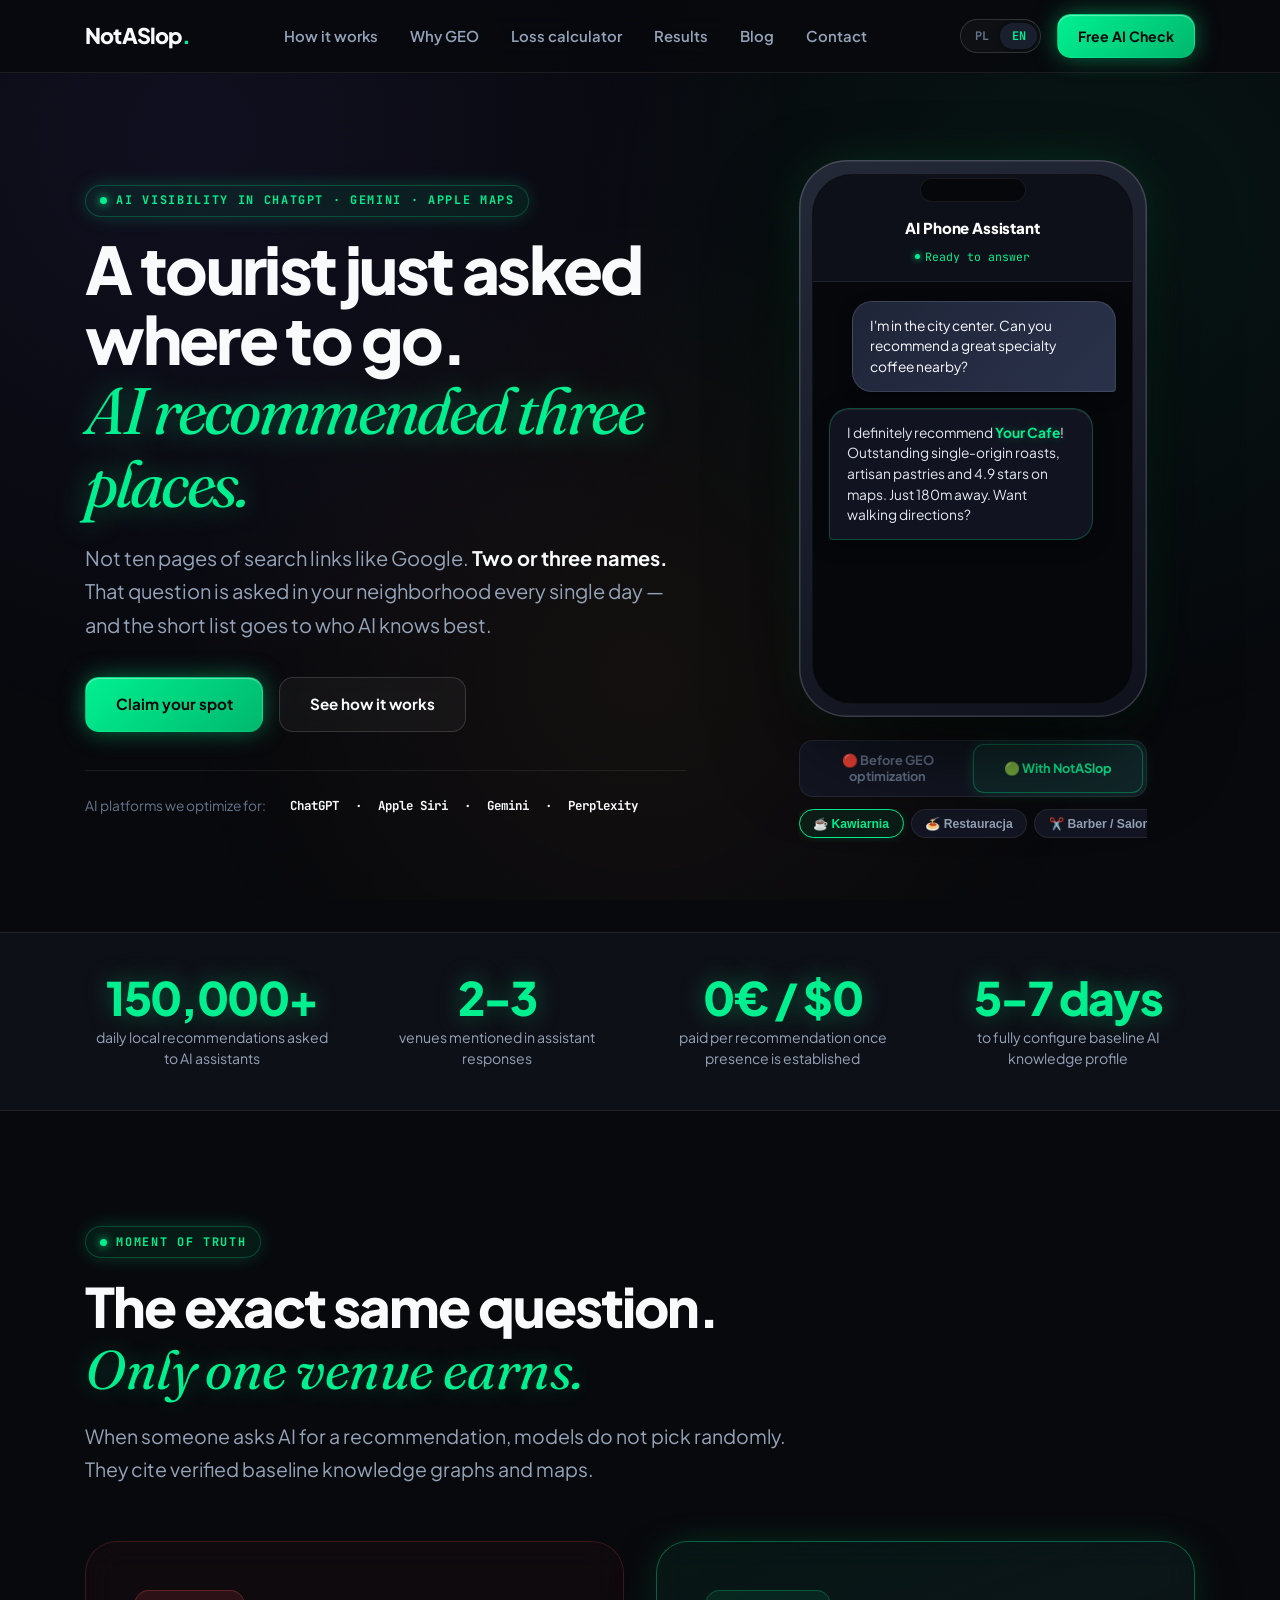
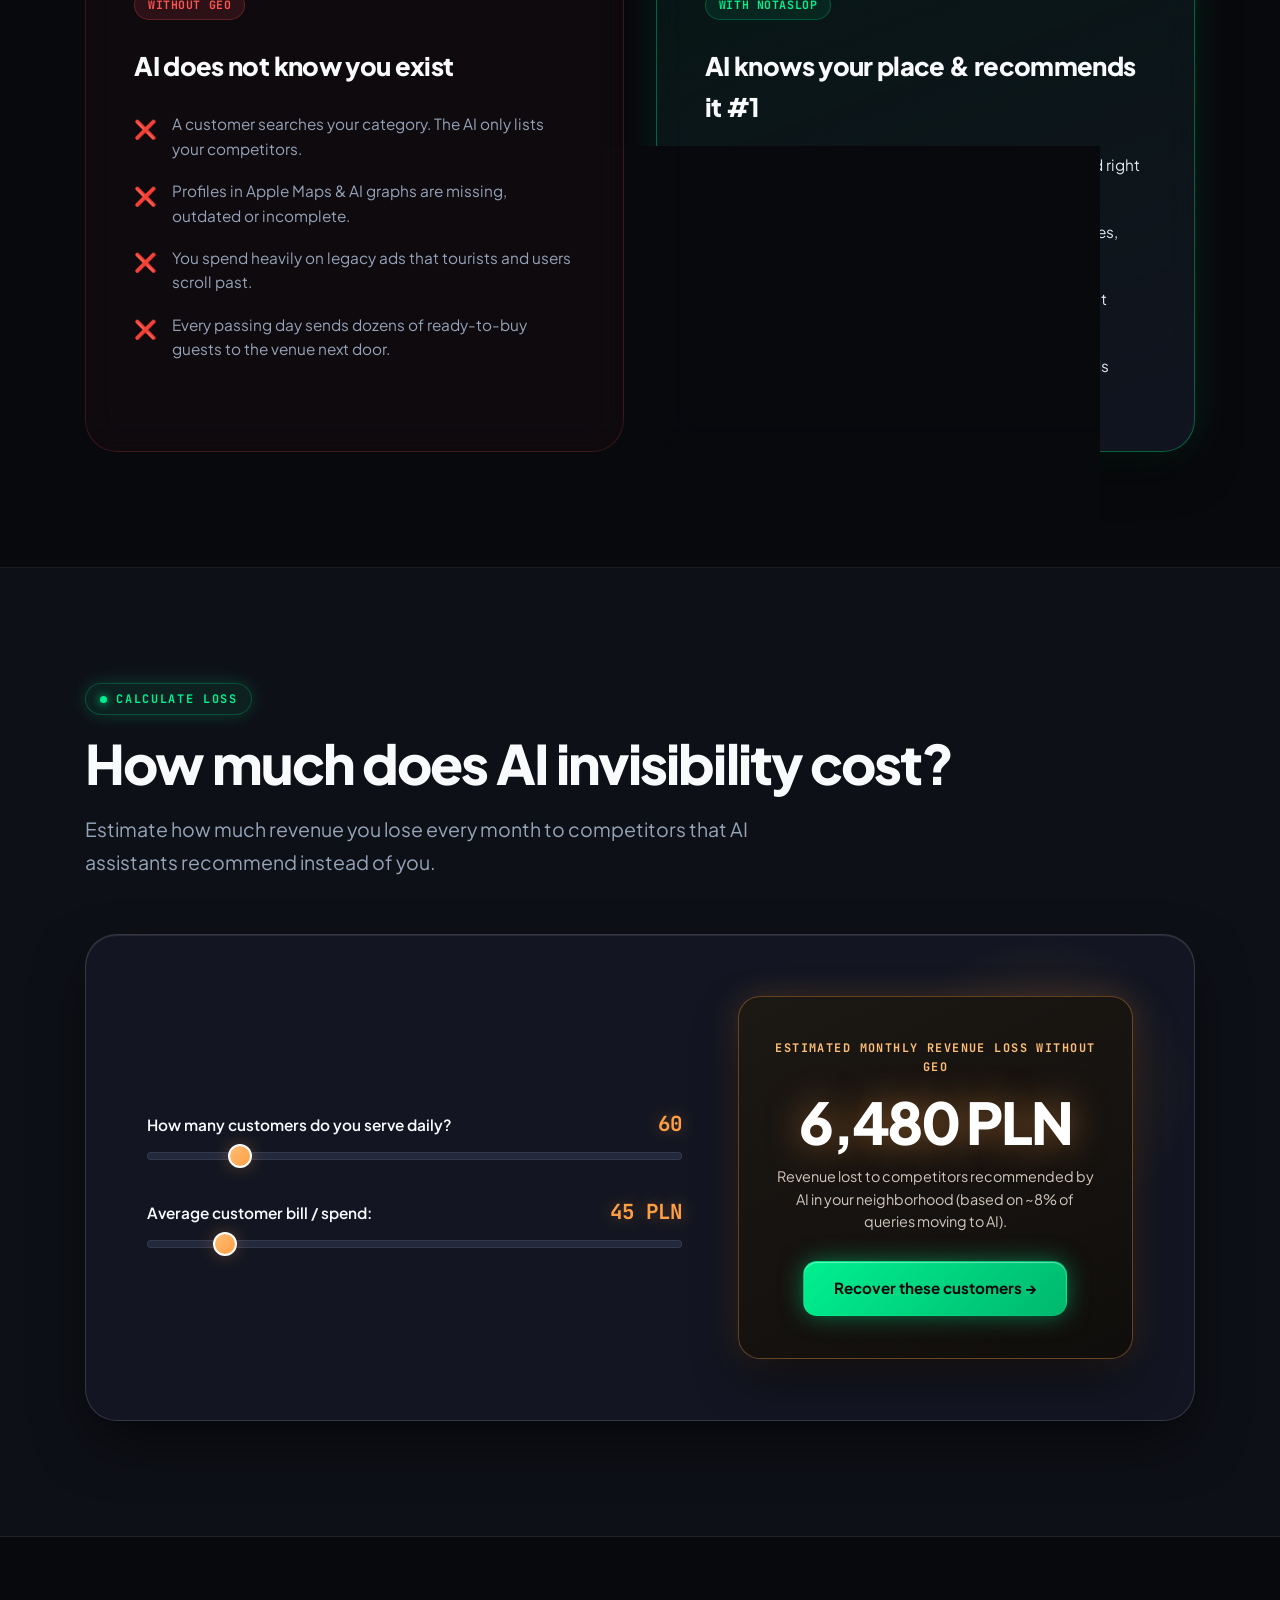
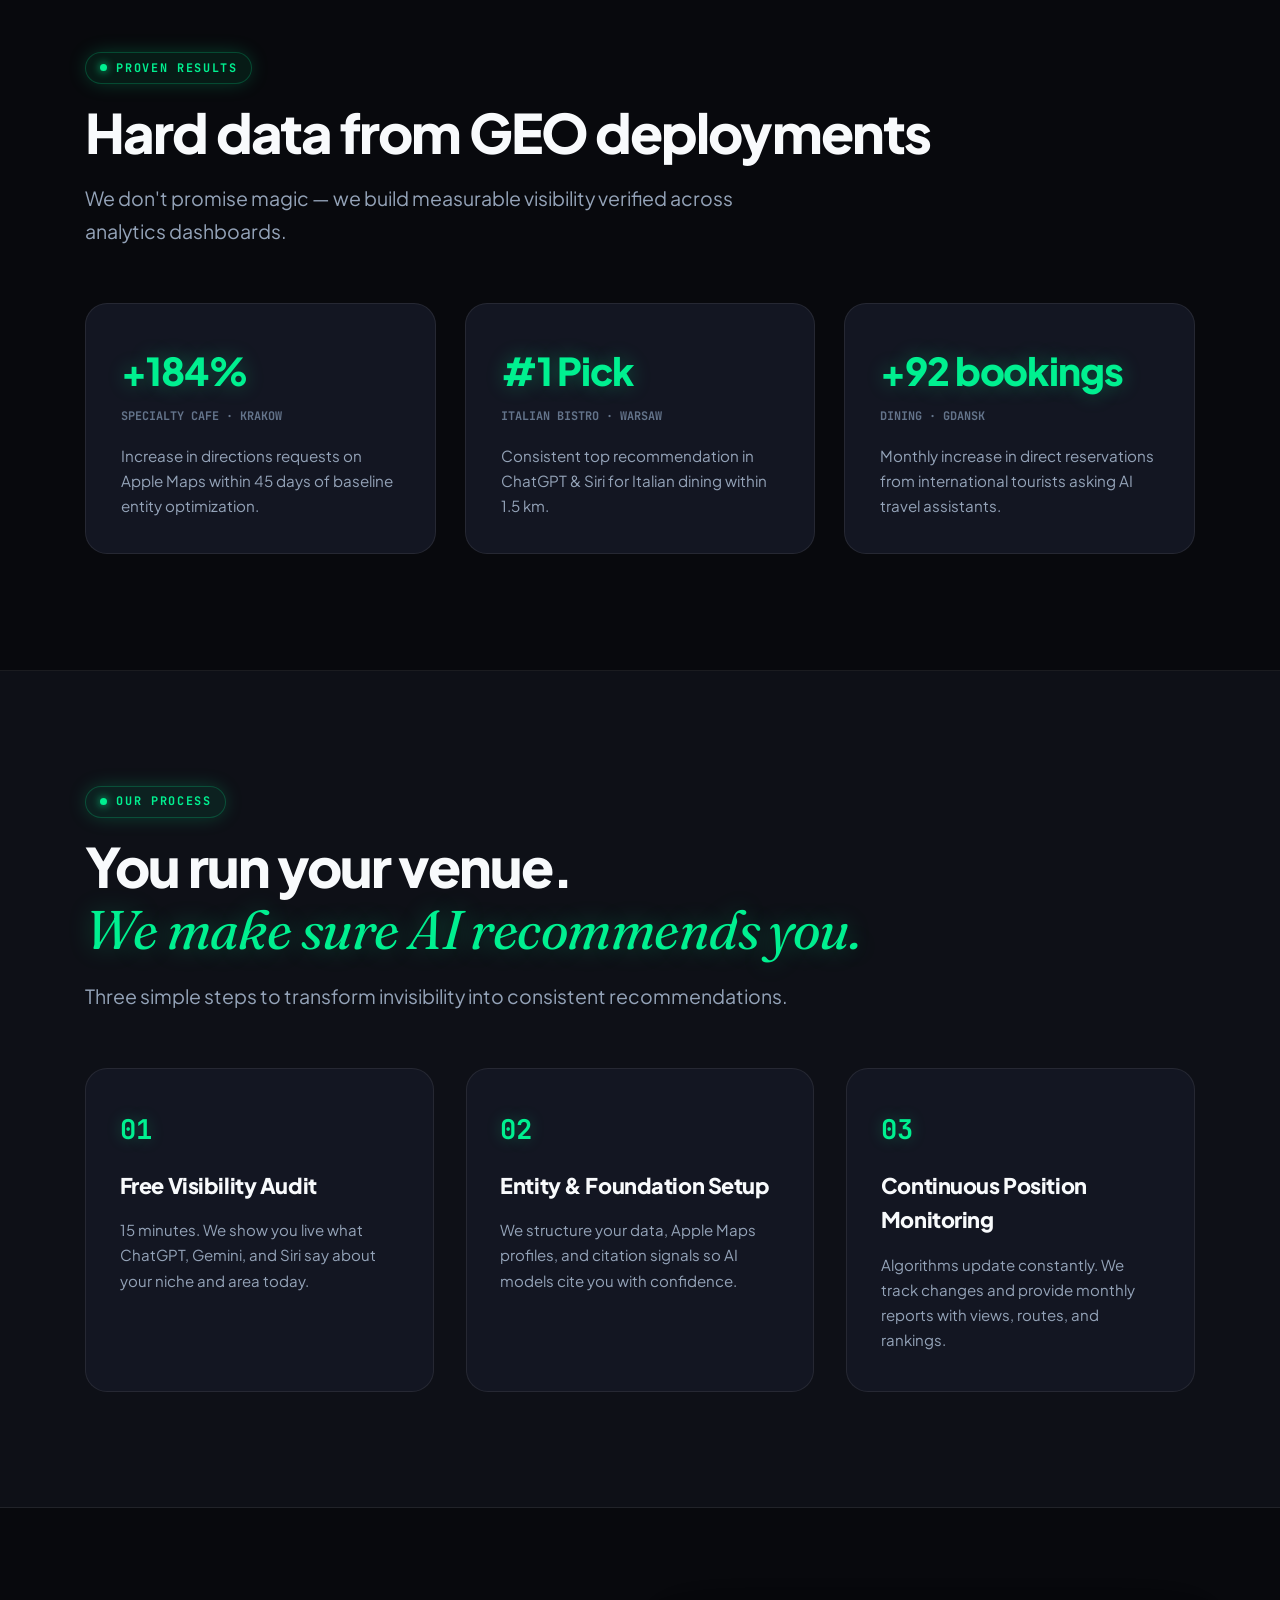
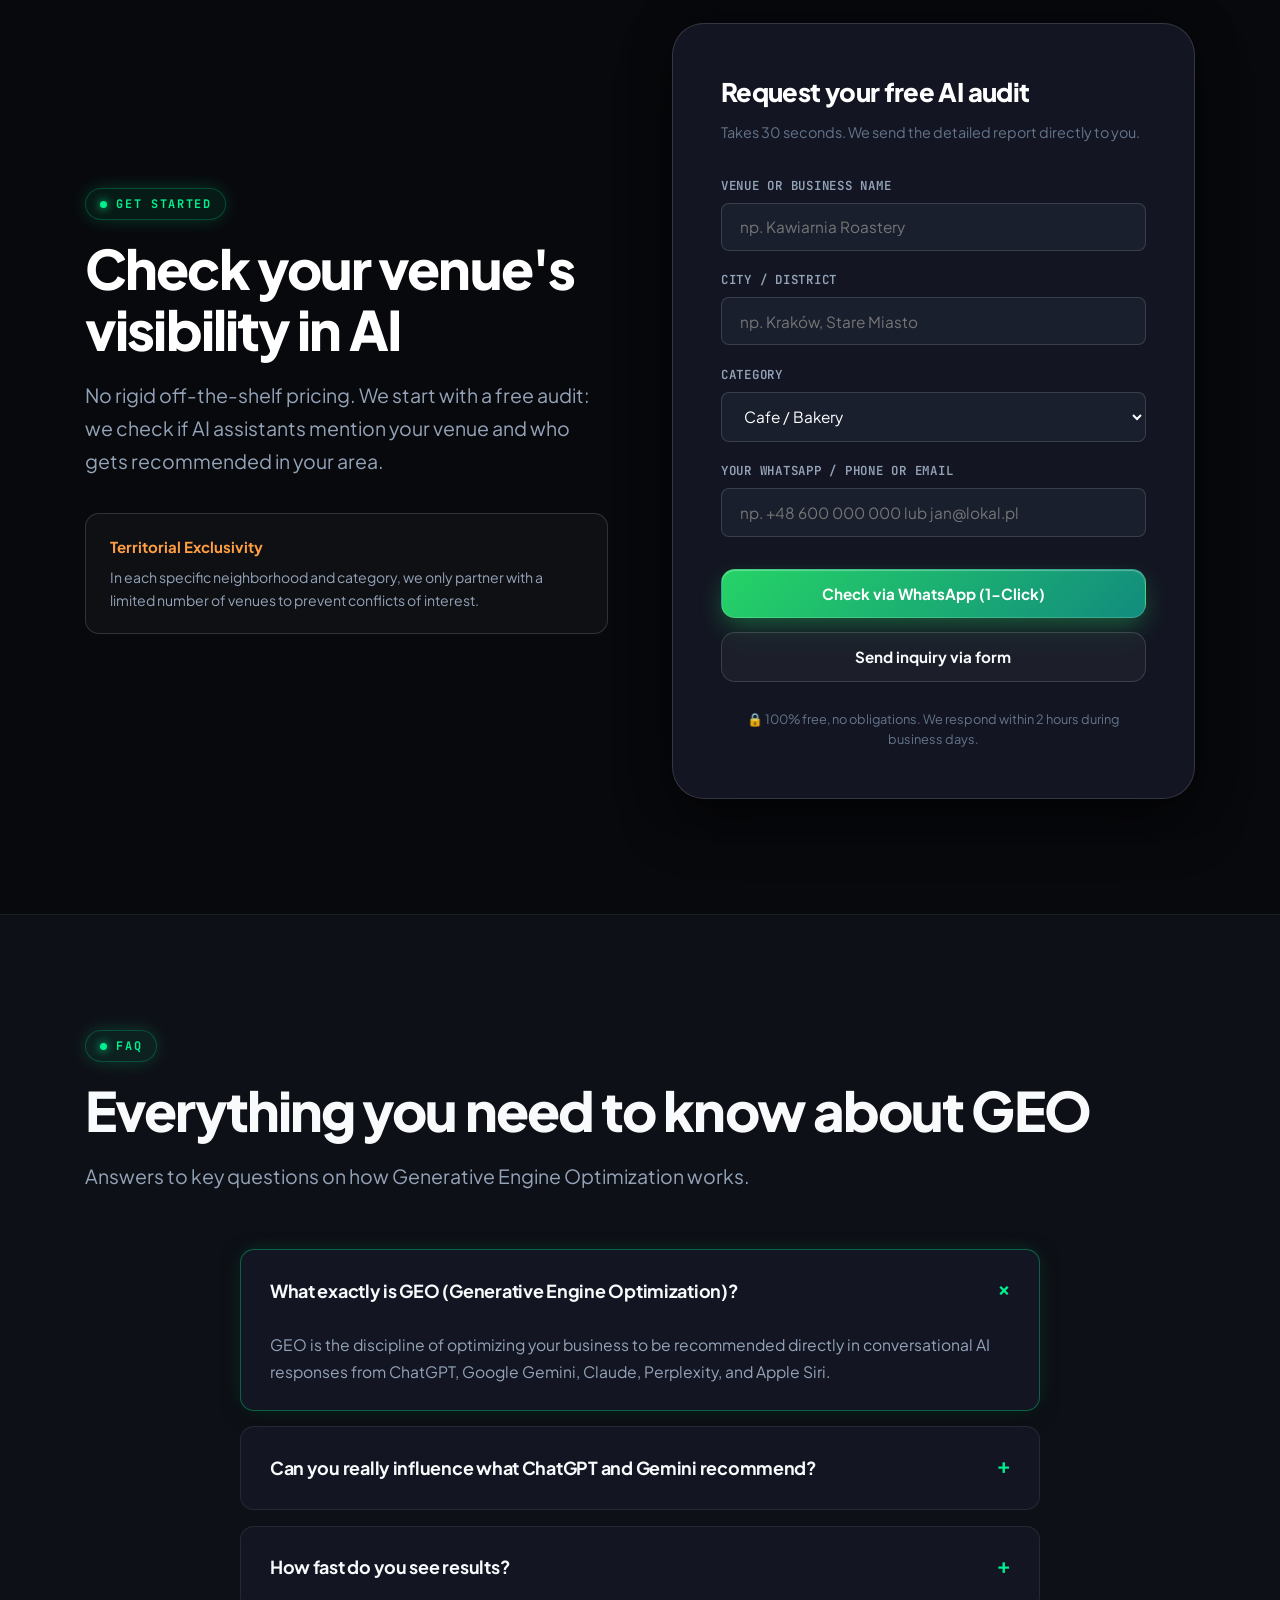
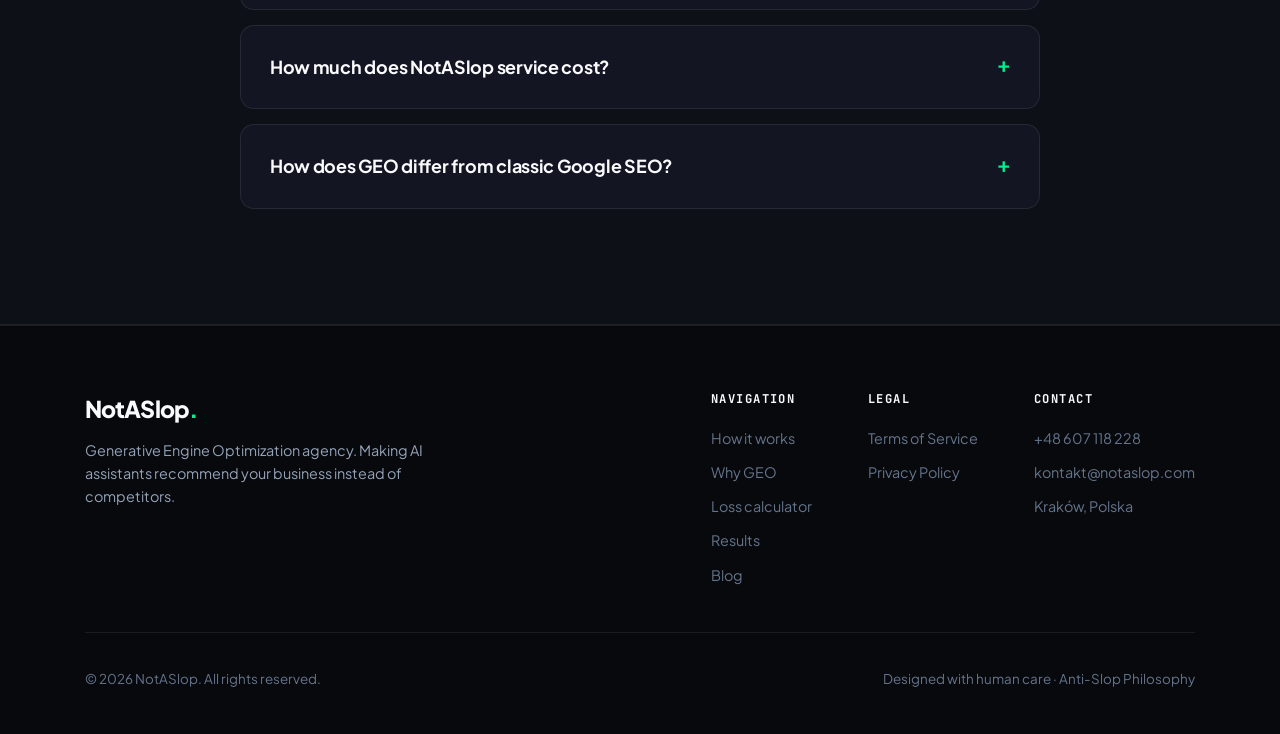
==== index.html @ b5decd17 "Initial commit: NotASlop 3.0 website (GEO agency for ChatGPT & Siri)" ====
<!DOCTYPE html>
<html lang="pl">
<head>
  <meta charset="UTF-8" />
  <meta name="viewport" content="width=device-width, initial-scale=1.0" />
  <title>NotASlop — Pozycjonowanie w ChatGPT, Gemini, Siri i Apple Maps (GEO)</title>
  <meta name="description" content="Pozycjonowanie w ChatGPT, Gemini, Siri i Apple Maps (GEO). Sprawiamy, że asystenci AI polecają Twój lokal zamiast konkurencji. Bezpłatny audyt widoczności w 15 minut." />
  <meta name="keywords" content="pozycjonowanie w ChatGPT, pozycjonowanie w AI, GEO, Generative Engine Optimization, widoczność w AI, Apple Maps, Siri, Gemini, rekomendacje AI dla firm" />
  <meta name="author" content="NotASlop" />
  <meta name="robots" content="index,follow,max-image-preview:large" />
  <link rel="canonical" href="https://notaslop.com/" />
  <meta name="theme-color" content="#08090D" />

  <!-- Google Fonts Preconnect -->
  <link rel="preconnect" href="https://fonts.googleapis.com" />
  <link rel="preconnect" href="https://fonts.gstatic.com" crossorigin />

  <!-- Open Graph / Facebook -->
  <meta property="og:type" content="website" />
  <meta property="og:title" content="NotASlop — Pozycjonowanie w ChatGPT, Gemini i Siri (GEO)" />
  <meta property="og:description" content="Sprawiamy, że asystenci AI polecają Twoją firmę zamiast konkurencji. Sprawdź widoczność w AI gratis." />
  <meta property="og:url" content="https://notaslop.com/" />
  <meta property="og:site_name" content="NotASlop" />
  <meta property="og:image" content="https://notaslop.com/og-cover.png" />
  <meta property="og:image:width" content="1200" />
  <meta property="og:image:height" content="630" />
  <meta property="og:locale" content="pl_PL" />

  <!-- Twitter Card -->
  <meta name="twitter:card" content="summary_large_image" />
  <meta name="twitter:title" content="NotASlop — Pozycjonowanie w ChatGPT, Gemini i Siri (GEO)" />
  <meta name="twitter:description" content="Sprawiamy, że asystenci AI polecają Twoją firmę. Sprawdź bezpłatny pomiar widoczności." />
  <meta name="twitter:image" content="https://notaslop.com/og-cover.png" />

  <!-- Structured Data / Schema.org -->
  <script type="application/ld+json">
  [
    {
      "@context": "https://schema.org",
      "@type": ["ProfessionalService", "Organization"],
      "@id": "https://notaslop.com/#business",
      "name": "NotASlop",
      "alternateName": "Not A Slop",
      "description": "Agencja optymalizacji obecności w modelach sztucznej inteligencji (GEO). Pozycjonowanie w ChatGPT, Google Gemini, Siri i Apple Maps.",
      "url": "https://notaslop.com/",
      "telephone": "+48607118228",
      "email": "kontakt@notaslop.com",
      "image": "https://notaslop.com/og-cover.png",
      "address": {
        "@type": "PostalAddress",
        "addressLocality": "Kraków",
        "addressCountry": "PL"
      },
      "areaServed": [
        {"@type": "Country", "name": "Poland"},
        {"@type": "City", "name": "Kraków"},
        {"@type": "City", "name": "Warszawa"},
        {"@type": "City", "name": "Wrocław"},
        {"@type": "City", "name": "Gdańsk"}
      ],
      "knowsAbout": [
        "Pozycjonowanie w ChatGPT",
        "Generative Engine Optimization",
        "GEO",
        "Widoczność w AI",
        "Apple Maps",
        "Apple Business Connect",
        "Optymalizacja pod Gemini",
        "Answer Engine Optimization"
      ]
    },
    {
      "@context": "https://schema.org",
      "@type": "Service",
      "@id": "https://notaslop.com/#service",
      "serviceType": "Pozycjonowanie w ChatGPT i asystentach AI (GEO)",
      "name": "Generative Engine Optimization dla firm",
      "description": "Budujemy trwałą widoczność firm w asystentach ChatGPT, Gemini, Claude, Perplexity, Siri i Apple Maps.",
      "provider": {"@id": "https://notaslop.com/#business"}
    },
    {
      "@context": "https://schema.org",
      "@type": "WebSite",
      "@id": "https://notaslop.com/#website",
      "url": "https://notaslop.com/",
      "name": "NotASlop"
    },
    {
      "@context": "https://schema.org",
      "@type": "FAQPage",
      "mainEntity": [
        {
          "@type": "Question",
          "name": "Czym dokładnie jest pozycjonowanie w AI (GEO)?",
          "acceptedAnswer": {
            "@type": "Answer",
            "text": "GEO (Generative Engine Optimization) to działania sprawiające, że Twoja firma pojawia się w bezpośrednich odpowiedziach asystentów takich jak ChatGPT, Google Gemini, Claude, Perplexity czy Apple Siri. Asystent podaje 2-3 konkretne rekomendacje zamiast 10 linków."
          }
        },
        {
          "@type": "Question",
          "name": "Czy da się wpłynąć na to, co poleca ChatGPT i Gemini?",
          "acceptedAnswer": {
            "@type": "Answer",
            "text": "Tak. Modele językowe czerpią z ustrukturyzowanych źródeł danych, indeksów Apple Maps, recenzji i danych Schema.org. Porządkując te sygnały, dajemy modelom jednoznaczny dowód na jakość Twojego lokalu."
          }
        },
        {
          "@type": "Question",
          "name": "Jak szybko widać pierwsze efekty?",
          "acceptedAnswer": {
            "@type": "Answer",
            "text": "Pierwsze zmiany w odpowiedziach asystentów pojawiają się z reguły w ciągu 3-6 tygodni od wdrożenia uporządkowanych danych."
          }
        }
      ]
    }
  ]
  </script>

  <link rel="stylesheet" href="/css/main.css" />
</head>
<body>

  <!-- ═══ NAVIGATION ═══ -->
  <nav class="site-nav">
    <div class="sw nav-container">
      <a href="/" class="brand-logo">NotASlop<span>.</span></a>

      <ul class="nav-links">
        <li><a href="#jak" data-i18n="navJak">Jak to działa</a></li>
        <li><a href="#versus" data-i18n="navVersus">Dlaczego GEO</a></li>
        <li><a href="#kalkulator" data-i18n="navKalkulator">Kalkulator strat</a></li>
        <li><a href="#wyniki" data-i18n="navWyniki">Efekty</a></li>
        <li><a href="/blog/" data-i18n="navBlog">Blog</a></li>
        <li><a href="/kontakt/" data-i18n="navKontakt">Kontakt</a></li>
      </ul>

      <div class="nav-actions">
        <div class="lang-switch">
          <button class="lang-btn active" data-lang="pl">PL</button>
          <button class="lang-btn" data-lang="en">EN</button>
        </div>
        <a href="#audit" class="btn btn-primary nav-cta-btn" data-i18n="navCta">Bezpłatny pomiar</a>
        <!-- Mobile hamburger toggle button -->
        <button class="mobile-nav-toggle" id="mobileNavToggle" aria-label="Menu" aria-expanded="false">☰</button>
      </div>
    </div>

    <!-- Mobile Slide-out Drawer -->
    <div class="mobile-menu-drawer" id="mobileNavDrawer">
      <a href="#jak" data-i18n="navJak">Jak to działa</a>
      <a href="#versus" data-i18n="navVersus">Dlaczego GEO</a>
      <a href="#kalkulator" data-i18n="navKalkulator">Kalkulator strat</a>
      <a href="#wyniki" data-i18n="navWyniki">Efekty</a>
      <a href="/blog/" data-i18n="navBlog">Blog</a>
      <a href="/kontakt/" data-i18n="navKontakt">Kontakt</a>
      <a href="#audit" class="btn btn-primary" style="margin-top: 1rem;" data-i18n="navCta">Bezpłatny pomiar</a>
    </div>
  </nav>

  <!-- ═══ HERO SECTION WITH LIVE AI SIMULATOR ═══ -->
  <header class="section hero-section">
    <div class="sw hero-grid">
      <div class="hero-content">
        <div class="section-label" data-i18n="heroEyebrow">Pozycjonowanie w ChatGPT · Gemini · Apple Maps</div>
        <h1 data-i18n-html="heroH1">Turysta właśnie zapytał,<br>dokąd pójść.<br><em>AI poleciło trzy miejsca.</em></h1>
        <p class="hero-lead" data-i18n-html="heroSub">
          Nie dziesięć stron wyników jak w Google. <strong>Dwie, trzy nazwy.</strong> Codziennie w Twojej okolicy pada to pytanie, a na krótką listę poleceń trafiają ci, których AI zna najlepiej.
        </p>

        <div class="hero-buttons">
          <a href="#audit" class="btn btn-primary" data-i18n="heroCtaPrimary">Zajmij swoje miejsce</a>
          <a href="#jak" class="btn btn-ghost" data-i18n="heroCtaGhost">Zobacz jak to działa</a>
        </div>

        <div class="hero-trust-bar">
          <span data-i18n="heroTrustText">AI, w których budujemy widoczność:</span>
          <div class="ai-icons">
            <span>ChatGPT</span> · <span>Apple Siri</span> · <span>Gemini</span> · <span>Perplexity</span>
          </div>
        </div>
      </div>

      <!-- Live Interactive Phone Simulator -->
      <div class="phone-mockup-wrapper">
        <div class="phone-device">
          <div class="phone-notch"></div>
          <div class="phone-screen">
            <div class="phone-header">
              <div class="ai-name" data-i18n="simTitle">Asystent AI w telefonie</div>
              <div class="ai-status" data-i18n="simOnline">Gotowy do odpowiedzi</div>
            </div>
            <div class="phone-chat-body" id="phoneChatBody">
              <!-- Rendered reactively via app.js -->
            </div>
          </div>
        </div>

        <!-- Simulator Interactive Controls -->
        <div class="simulator-controls">
          <div class="sim-toggle-mode">
            <button class="sim-mode-btn before" data-mode="before" data-i18n="simBeforeBtn">🔴 Przed wdrożeniem GEO</button>
            <button class="sim-mode-btn active after" data-mode="after" data-i18n="simAfterBtn">🟢 Po wdrożeniu NotASlop</button>
          </div>
          <div class="sim-chips">
            <button class="sim-chip active" data-scenario="coffee">☕ Kawiarnia</button>
            <button class="sim-chip" data-scenario="resto">🍝 Restauracja</button>
            <button class="sim-chip" data-scenario="barber">✂️ Barber / Salon</button>
            <button class="sim-chip" data-scenario="service">🏥 Gabinet / Usługi</button>
          </div>
        </div>
      </div>
    </div>
  </header>

  <!-- ═══ TICKER NUMBERS ═══ -->
  <section class="ticker-strip">
    <div class="sw ticker-grid">
      <div class="ticker-item">
        <div class="val" data-i18n="stripStat1Val">150 000+</div>
        <div class="desc" data-i18n="stripStat1Label">pytań o lokale zadają Polacy asystentom AI każdego dnia</div>
      </div>
      <div class="ticker-item">
        <div class="val" data-i18n="stripStat2Val">2-3</div>
        <div class="desc" data-i18n="stripStat2Label">nazwy lokali padają w rekomendacji asystenta</div>
      </div>
      <div class="ticker-item">
        <div class="val" data-i18n="stripStat3Val">0 zł</div>
        <div class="desc" data-i18n="stripStat3Label">płacisz za każde polecenie po zbudowaniu widoczności</div>
      </div>
      <div class="ticker-item">
        <div class="val" data-i18n="stripStat4Val">5-7 dni</div>
        <div class="desc" data-i18n="stripStat4Label">trwa pełna konfiguracja fundamentów obecności w AI</div>
      </div>
    </div>
  </section>

  <!-- ═══ MOMENT OF TRUTH (VERSUS) ═══ -->
  <section class="section versus-section" id="versus">
    <div class="sw">
      <div class="section-label" data-i18n="vsLabel">Moment Prawdy</div>
      <h2 class="section-title" data-i18n-html="vsH2">To samo pytanie turysty.<br><em>Tylko jeden lokal zarabia.</em></h2>
      <p class="section-sub" data-i18n="vsSub">
        Gdy ktoś pyta asystenta AI o rekomendację, modele nie losują odpowiedzi. Czerpią ze spójnych profili bazowych i map.
      </p>

      <div class="versus-grid">
        <!-- Bad Scenario -->
        <div class="vs-card bad">
          <div class="card-head">
            <span class="pill-badge badge-red" data-i18n="vsBadBadge">Bez optymalizacji GEO</span>
          </div>
          <h3 data-i18n="vsBadTitle">AI nie wie, że istniejesz</h3>
          <ul class="vs-list">
            <li><span class="ico">❌</span> <span data-i18n="vsBad1">Klient pyta o Twój profil usług. Na liście poleceń jest wyłącznie konkurencja.</span></li>
            <li><span class="ico">❌</span> <span data-i18n="vsBad2">Dane w Apple Maps i modelach są niekompletne, błędne lub nieistniejące.</span></li>
            <li><span class="ico">❌</span> <span data-i18n="vsBad3">Płacisz krocie za tradycyjne reklamy, które ludzie po prostu przewijają.</span></li>
            <li><span class="ico">❌</span> <span data-i18n="vsBad4">Każdy dzień zwłoki to dziesiątki gości, którzy poszli do lokalu obok.</span></li>
          </ul>
        </div>

        <!-- Good Scenario -->
        <div class="vs-card good">
          <div class="card-head">
            <span class="pill-badge badge-green" data-i18n="vsGoodBadge">Z NotASlop</span>
          </div>
          <h3 data-i18n="vsGoodTitle">AI zna Twój lokal i poleca go #1</h3>
          <ul class="vs-list">
            <li><span class="ico">✅</span> <span data-i18n="vsGood1">Na kluczowe pytania w okolicy Twoja nazwa pada na podium rekomendacji.</span></li>
            <li><span class="ico">✅</span> <span data-i18n="vsGood2">Kompletny profil bazowy: godziny, autorskie zdjęcia, atrybuty i opinie.</span></li>
            <li><span class="ico">✅</span> <span data-i18n="vsGood3">Klient trafia prosto do Twoich drzwi bez pośredników i drogich prowizji.</span></li>
            <li><span class="ico">✅</span> <span data-i18n="vsGood4">Raz wypracowana pozycja w grafie wiedzy AI rośnie z każdym kolejnym miesiącem.</span></li>
          </ul>
        </div>
      </div>
    </div>
  </section>

  <!-- ═══ INTERACTIVE LOSS CALCULATOR ═══ -->
  <section class="section calc-section" id="kalkulator">
    <div class="sw">
      <div class="section-label" data-i18n="calcLabel">Policz sam</div>
      <h2 class="section-title" data-i18n="calcH2">Ile kosztuje niewidzialność w AI?</h2>
      <p class="section-sub" data-i18n="calcSub">
        Sprawdź, ile obrotu miesięcznie tracisz na rzecz konkurencji, którą asystenci AI polecają zamiast Ciebie.
      </p>

      <div class="calc-box">
        <div class="calc-inputs">
          <div class="input-group">
            <div class="input-header">
              <label class="input-label" for="calcGuestsSlider" data-i18n="calcGuestsLabel">Ilu gości/klientów obsługujesz dziennie?</label>
              <span class="input-value-display" id="calcGuestsVal">60</span>
            </div>
            <input type="range" id="calcGuestsSlider" class="range-slider" min="15" max="300" step="5" value="60" />
          </div>

          <div class="input-group">
            <div class="input-header">
              <label class="input-label" for="calcTicketSlider" data-i18n="calcTicketLabel">Średni rachunek / wydatek klienta:</label>
              <span class="input-value-display" id="calcTicketVal">45 zł</span>
            </div>
            <input type="range" id="calcTicketSlider" class="range-slider" min="15" max="250" step="5" value="45" />
          </div>
        </div>

        <div class="calc-result-card">
          <div class="calc-result-tag" data-i18n="calcResultTag">Szacunkowa miesięczna strata przy braku GEO</div>
          <div class="calc-amount" id="calcResultDisplay">6 480 zł</div>
          <p class="calc-subtext" data-i18n="calcResultSub">
            Tyle przychodu może uciekać do polecanej przez AI konkurencji w Twojej dzielnicy (zakładając ~8% zapytań przez AI).
          </p>
          <a href="#audit" class="btn btn-primary" data-i18n="calcCta">Odzyskaj tych klientów →</a>
        </div>
      </div>
    </div>
  </section>

  <!-- ═══ PROVEN RESULTS / CASE STUDIES ═══ -->
  <section class="section proof-section" id="wyniki">
    <div class="sw">
      <div class="section-label" data-i18n="proofLabel">Rezultaty</div>
      <h2 class="section-title" data-i18n="proofH2">Twarde dane z wdrożeń GEO</h2>
      <p class="section-sub" data-i18n="proofSub">
        Nie obiecujemy cudów — budujemy mierzalną widoczność potwierdzoną w panelach analitycznych.
      </p>

      <div class="proof-grid">
        <div class="proof-card">
          <div class="proof-metric" data-i18n="proof1Val">+184%</div>
          <div class="proof-tag" data-i18n="proof1Tag">Kawiarnia Specialty · Kraków</div>
          <p class="proof-desc" data-i18n="proof1Desc">
            Wzrost zapytań o trasę dojazdu w Apple Maps w 45 dni od pełnej konfiguracji grafu wiedzy i wizytówki.
          </p>
        </div>

        <div class="proof-card">
          <div class="proof-metric" data-i18n="proof2Val">#1 polecenie</div>
          <div class="proof-tag" data-i18n="proof2Tag">Włoskie Bistro · Warszawa</div>
          <p class="proof-desc" data-i18n="proof2Desc">
            Stałe pierwsze miejsce w odpowiedziach ChatGPT i Siri na zapytanie o najlepszą pizzę w promieniu 1.5 km.
          </p>
        </div>

        <div class="proof-card">
          <div class="proof-metric" data-i18n="proof3Val">+92 rezerwacje</div>
          <div class="proof-tag" data-i18n="proof3Tag">Restauracja Autorska · Gdańsk</div>
          <p class="proof-desc" data-i18n="proof3Desc">
            Miesięczny przyrost bezpośrednich rezerwacji od gości zagranicznych korzystających z asystentów podróży AI.
          </p>
        </div>
      </div>
    </div>
  </section>

  <!-- ═══ 3-STEP PROCESS ═══ -->
  <section class="section process-section" id="jak">
    <div class="sw">
      <div class="section-label" data-i18n="processLabel">Jak działamy</div>
      <h2 class="section-title" data-i18n-html="processH2">Ty prowadzisz biznes.<br><em>My dbamy o to, by AI o Tobie wiedziało.</em></h2>
      <p class="section-sub" data-i18n="processSub">
        Trzy proste kroki, które zamieniają niewidzialność w strumień poleceń.
      </p>

      <div class="process-grid">
        <div class="process-card">
          <div class="step-num" data-i18n="step1Num">01</div>
          <h3 data-i18n="step1Title">Bezpłatny Audyt Widoczności</h3>
          <p data-i18n="step1Desc">
            15 minut. Na żywo sprawdzamy, co ChatGPT, Gemini i Siri mówią dziś o Twojej branży w Twojej okolicy i czy w ogóle Cię widzą.
          </p>
        </div>

        <div class="process-card">
          <div class="step-num" data-i18n="step2Num">02</div>
          <h3 data-i18n="step2Title">Konfiguracja Fundamentów</h3>
          <p data-i18n="step2Desc">
            Strukturyzujemy dane, profile w mapach Apple i ekosystemie baz wiedzy. Zapewniamy kompletne atrybuty, z których AI buduje polecenia.
          </p>
        </div>

        <div class="process-card">
          <div class="step-num" data-i18n="step3Num">03</div>
          <h3 data-i18n="step3Title">Miesięczna Ochrona Pozycji</h3>
          <p data-i18n="step3Desc">
            Algorytmy ewoluują, a my trzymamy rękę na pulsie. Co miesiąc otrzymujesz czytelny raport: wyświetlenia, wyznaczone trasy i pozycje.
          </p>
        </div>
      </div>
    </div>
  </section>

  <!-- ═══ FREE AUDIT & LEAD CAPTURE SECTION (Replaces old pricing!) ═══ -->
  <section class="section audit-section" id="audit">
    <div class="sw audit-grid">
      <div class="audit-content">
        <div class="section-label" data-i18n="auditLabel">Zacznij tutaj</div>
        <h2 class="section-title" data-i18n="auditH2">Sprawdź widoczność swojego lokalu w AI</h2>
        <p class="section-sub" data-i18n="auditSub">
          Bez sztywnego cennika z półki. Najpierw robimy bezpłatny pomiar: pokazujemy, czy asystenci AI wymieniają Twój lokal i kto zgarnia polecenia w Twojej dzielnicy.
        </p>

        <div class="exclusivity-box">
          <h4 data-i18n="auditExclTitle">⏳ Zasada wyłączności terytorialnej</h4>
          <p data-i18n="auditExclText">
            W danej kategorii i konkretnej okolicy współpracujemy tylko z ograniczoną liczbą lokali. Nie pozycjonujemy dwóch sąsiadujących kawiarni przeciwko sobie.
          </p>
        </div>
      </div>

      <div class="audit-card">
        <h3 data-i18n="auditFormTitle">Zamów bezpłatny audyt AI</h3>
        <div class="card-subtitle" data-i18n="auditFormSub">Zajmie Ci to 30 sekund. Wyniki odeślemy na wybrany kontakt.</div>

        <form class="audit-form" id="auditForm">
          <div class="form-field">
            <label for="auditVenue" data-i18n="lblVenue">Nazwa Twojego lokalu / firmy</label>
            <input type="text" id="auditVenue" required placeholder="np. Kawiarnia Roastery" />
          </div>

          <div class="form-field">
            <label for="auditCity" data-i18n="lblCity">Miasto / Dzielnica</label>
            <input type="text" id="auditCity" required placeholder="np. Kraków, Stare Miasto" />
          </div>

          <div class="form-field">
            <label for="auditCategory" data-i18n="lblCategory">Branża</label>
            <select id="auditCategory">
              <option value="Kawiarnia" data-i18n="catCoffee">Kawiarnia / Cukiernia</option>
              <option value="Restauracja" data-i18n="catResto">Restauracja / Bar</option>
              <option value="Beauty" data-i18n="catBeauty">Salon Beauty / Barber</option>
              <option value="Usługi" data-i18n="catService">Usługi / Zdrowie / Inne</option>
            </select>
          </div>

          <div class="form-field">
            <label for="auditContact" data-i18n="lblContact">Twój WhatsApp lub telefon / e-mail</label>
            <input type="text" id="auditContact" placeholder="np. +48 600 000 000 lub jan@lokal.pl" />
          </div>

          <div class="form-actions">
            <!-- 1-Click WhatsApp Instant Audit -->
            <button type="button" class="btn btn-whatsapp" id="btnAuditWa" data-i18n="btnAuditWa">
              💬 Sprawdź przez WhatsApp (1 kliknięcie)
            </button>
            <!-- High-contrast Ghost Light Button (fixed contrast issue) -->
            <button type="submit" class="btn btn-ghost" data-i18n="btnAuditDirect">
              Wyślij zgłoszenie formularzem
            </button>
          </div>

          <div class="form-guarantee" data-i18n="auditGuarantee">
            🔒 100% bezpłatnie, bez żadnych zobowiązań. Odpisujemy w max 2 godziny.
          </div>
        </form>
      </div>
    </div>
  </section>

  <!-- ═══ FAQ ACCORDION ═══ -->
  <section class="section faq-section">
    <div class="sw">
      <div class="section-label" data-i18n="faqLabel">Częste pytania</div>
      <h2 class="section-title" data-i18n="faqH2">Wszystko, co chcesz wiedzieć o GEO</h2>
      <p class="section-sub" data-i18n="faqSub">
        Odpowiedzi na najważniejsze pytania o pozycjonowanie w modelach językowych.
      </p>

      <div class="faq-list">
        <details class="faq-item" open>
          <summary class="faq-question" data-i18n="faq1Q">Czym dokładnie jest pozycjonowanie w AI (GEO)?</summary>
          <div class="faq-answer">
            <p data-i18n="faq1A">
              GEO (Generative Engine Optimization) to działania sprawiające, że Twoja firma pojawia się w bezpośrednich odpowiedziach asystentów takich jak ChatGPT, Google Gemini, Claude, Perplexity czy Apple Siri. W odróżnieniu od klasycznego SEO, asystent nie daje 10 linków, lecz podaje 2-3 konkretne rekomendacje.
            </p>
          </div>
        </details>

        <details class="faq-item">
          <summary class="faq-question" data-i18n="faq2Q">Czy naprawdę da się wpłynąć na to, co poleca ChatGPT i Gemini?</summary>
          <div class="faq-answer">
            <p data-i18n="faq2A">
              Tak. Modele językowe nie wymyślają faktów z powietrza — czerpią z ustrukturyzowanych źródeł danych, indeksów Apple Maps, recenzji, danych Schema.org oraz spójności informacji w sieci. Porządkując i wzmacniając te sygnały, dajemy modelom jednoznaczny dowód na wiarygodność Twojego lokalu.
            </p>
          </div>
        </details>

        <details class="faq-item">
          <summary class="faq-question" data-i18n="faq3Q">Jak szybko widać pierwsze efekty?</summary>
          <div class="faq-answer">
            <p data-i18n="faq3A">
              Pierwsze zmiany w odpowiedziach asystentów pojawiają się z reguły w ciągu 3-6 tygodni od wdrożenia uporządkowanych danych. Pełna stabilizacja pozycji w grafie wiedzy AI następuje w kolejnych miesiącach.
            </p>
          </div>
        </details>

        <details class="faq-item">
          <summary class="faq-question" data-i18n="faq4Q">Ile kosztuje pozycjonowanie w NotASlop?</summary>
          <div class="faq-answer">
            <p data-i18n="faq4A">
              Każdy lokal ma inną specyfikację i poziom konkurencji w swojej okolicy. Z tego względu nie stosujemy sztywnego cennika z półki — zaczynamy od bezpłatnego audytu widoczności, a propozycję współpracy przygotowujemy indywidualnie pod Twój biznes.
            </p>
          </div>
        </details>

        <details class="faq-item">
          <summary class="faq-question" data-i18n="faq5Q">Czym GEO różni się od klasycznego SEO w Google?</summary>
          <div class="faq-answer">
            <p data-i18n="faq5A">
              SEO walczy o pozycję linku w przeglądarce, gdy użytkownik ręcznie wpisuje hasło. GEO walczy o to, by Twoja nazwa padła w rozmowie, gdy użytkownik mówi: „Siri, gdzie zjeść dobry obiad w pobliżu?”. To znacznie wyższa intencja zakupowa klienta.
            </p>
          </div>
        </details>
      </div>
    </div>
  </section>

  <!-- ═══ FOOTER ═══ -->
  <footer class="site-footer">
    <div class="sw">
      <div class="footer-top">
        <div class="footer-brand">
          <a href="/" class="brand-logo">NotASlop<span>.</span></a>
          <p data-i18n="footerDesc">
            Agencja Generative Engine Optimization (GEO). Sprawiamy, że asystenci AI polecają Twój lokal zamiast konkurencji.
          </p>
        </div>

        <div class="footer-nav">
          <div class="footer-col">
            <h5 data-i18n="footerColNav">Nawigacja</h5>
            <ul>
              <li><a href="#jak" data-i18n="navJak">Jak to działa</a></li>
              <li><a href="#versus" data-i18n="navVersus">Dlaczego GEO</a></li>
              <li><a href="#kalkulator" data-i18n="navKalkulator">Kalkulator strat</a></li>
              <li><a href="#wyniki" data-i18n="navWyniki">Efekty</a></li>
              <li><a href="/blog/" data-i18n="navBlog">Blog</a></li>
            </ul>
          </div>

          <div class="footer-col">
            <h5 data-i18n="footerColLegal">Dokumenty</h5>
            <ul>
              <li><a href="/regulamin/" data-i18n="footerRegulamin">Regulamin świadczenia usług</a></li>
              <li><a href="/polityka_prywatnosci/" data-i18n="footerPrivacy">Polityka prywatności</a></li>
            </ul>
          </div>

          <div class="footer-col">
            <h5 data-i18n="footerColContact">Kontakt</h5>
            <ul>
              <li><a href="/kontakt/">+48 607 118 228</a></li>
              <li><a href="mailto:kontakt@notaslop.com">kontakt@notaslop.com</a></li>
              <li><span>Kraków, Polska</span></li>
            </ul>
          </div>
        </div>
      </div>

      <div class="footer-bottom">
        <div data-i18n="footerCopy">© 2026 NotASlop. Wszelkie prawa zastrzeżone.</div>
        <div>Designed with human care · Anti-Slop Philosophy</div>
      </div>
    </div>
  </footer>

  <script src="/js/app.js"></script>
</body>
</html>
---- css/main.css ----
/* ══════════════════════════════════════════════════════════════
   NOTASLOP 3.0 — DESIGN SYSTEM & STYLES (DEEP OBSIDIAN & CYBER-EMERALD)
   Sculpted Typography: Plus Jakarta Sans + Fraunces + JetBrains Mono.
   Zero framework bloat. 100% Native, blistering performance.
   ══════════════════════════════════════════════════════════════ */

@import url('https://fonts.googleapis.com/css2?family=Fraunces:ital,opsz,wght@0,9..144,400;0,9..144,600;0,9..144,700;0,9..144,800;1,9..144,400;1,9..144,600;1,9..144,700&family=JetBrains+Mono:wght@400;500;600;700&family=Plus+Jakarta+Sans:ital,wght@0,300;0,400;0,500;0,600;0,700;0,800;1,400;1,600;1,700&display=swap');

*, *::before, *::after {
  box-sizing: border-box;
  margin: 0;
  padding: 0;
}

:root {
  /* Deep Obsidian Spatial Palette */
  --bg-base: #08090D;
  --bg-elevated: #0E1017;
  --surface-1: #131622;
  --surface-2: #1A1F2E;
  --surface-3: #23293D;
  
  --surface-glass: rgba(19, 22, 34, 0.78);
  --surface-glass-light: rgba(255, 255, 255, 0.035);
  
  /* Borders & Highlights */
  --border-subtle: rgba(255, 255, 255, 0.08);
  --border-medium: rgba(255, 255, 255, 0.14);
  --border-highlight: rgba(255, 255, 255, 0.24);
  --border-glow: rgba(0, 240, 144, 0.35);
  
  /* Luminous Brand Accents */
  --emerald: #00F090;
  --emerald-l: #6EF7B9;
  --emerald-d: #00B86E;
  --emerald-glow: rgba(0, 240, 144, 0.28);
  --emerald-bg: rgba(0, 240, 144, 0.08);
  
  --amber: #FF9F43;
  --amber-l: #FFBE76;
  --amber-d: #E67E22;
  --amber-glow: rgba(255, 159, 67, 0.28);
  --amber-bg: rgba(255, 159, 67, 0.1);
  
  --violet: #7C5CFC;
  --violet-glow: rgba(124, 92, 252, 0.28);
  --violet-bg: rgba(124, 92, 252, 0.08);
  
  --cyan: #38BDF8;
  --red: #FF5252;
  --red-bg: rgba(255, 82, 82, 0.12);
  
  /* Typography Colors */
  --text-primary: #F8FAFC;
  --text-secondary: #94A3B8;
  --text-muted: #64748B;
  --text-dim: #475569;
  --white: #FFFFFF;
  
  /* Sculpted Font Stacks */
  --fd: 'Plus Jakarta Sans', -apple-system, BlinkMacSystemFont, 'Segoe UI', Roboto, sans-serif;
  --fb: 'Plus Jakarta Sans', -apple-system, BlinkMacSystemFont, 'Segoe UI', Roboto, sans-serif;
  --fs: 'Fraunces', Georgia, serif;
  --fm: 'JetBrains Mono', ui-monospace, SFMono-Regular, monospace;
  
  /* Curves & Shadows */
  --radius-sm: 8px;
  --radius-md: 14px;
  --radius-lg: 22px;
  --radius-xl: 32px;
  
  --shadow-sm: 0 2px 8px rgba(0, 0, 0, 0.3);
  --shadow-md: 0 12px 32px -8px rgba(0, 0, 0, 0.5);
  --shadow-lg: 0 24px 60px -12px rgba(0, 0, 0, 0.7);
  --shadow-glow-emerald: 0 0 35px -5px rgba(0, 240, 144, 0.35);
  --shadow-glow-amber: 0 0 35px -5px rgba(255, 159, 67, 0.35);
  
  /* Layout */
  --max-w: 1180px;
}

html {
  scroll-behavior: smooth;
  scroll-padding-top: 5.5rem;
  background-color: var(--bg-base);
}

body {
  background-color: var(--bg-base);
  color: var(--text-primary);
  font-family: var(--fb);
  font-size: 1rem;
  line-height: 1.6;
  overflow-x: hidden;
  -webkit-font-smoothing: antialiased;
  -moz-osx-font-smoothing: grayscale;
  position: relative;
}

/* Background Ambient Lighting Mesh */
body::before {
  content: '';
  position: fixed;
  top: 0;
  left: 0;
  right: 0;
  bottom: 0;
  background: 
    radial-gradient(circle at 15% 15%, rgba(124, 92, 252, 0.08) 0%, transparent 45%),
    radial-gradient(circle at 85% 25%, rgba(0, 240, 144, 0.06) 0%, transparent 40%),
    radial-gradient(circle at 50% 75%, rgba(255, 159, 67, 0.05) 0%, transparent 50%);
  pointer-events: none;
  z-index: 0;
}

/* ── LAYOUT UTILITIES ── */
.sw {
  max-width: var(--max-w);
  margin: 0 auto;
  padding: 0 clamp(1.2rem, 4vw, 2.2rem);
  position: relative;
  z-index: 1;
}

.section {
  padding: clamp(5rem, 9vw, 8.5rem) 0;
  position: relative;
  z-index: 1;
}

.section-label {
  display: inline-flex;
  align-items: center;
  gap: 0.6rem;
  font-family: var(--fm);
  font-size: 0.74rem;
  font-weight: 700;
  letter-spacing: 0.14em;
  text-transform: uppercase;
  color: var(--emerald);
  background: var(--emerald-bg);
  border: 1px solid rgba(0, 240, 144, 0.22);
  padding: 0.35rem 0.85rem;
  border-radius: 999px;
  margin-bottom: 1.1rem;
  box-shadow: 0 0 20px -3px var(--emerald-glow);
}

.section-label::before {
  content: '';
  display: inline-block;
  width: 7px;
  height: 7px;
  border-radius: 50%;
  background-color: var(--emerald);
  box-shadow: 0 0 8px var(--emerald);
}

.section-title {
  font-family: var(--fd);
  font-size: clamp(2.1rem, 4.4vw, 3.4rem);
  font-weight: 800;
  line-height: 1.12;
  letter-spacing: -0.035em;
  color: var(--text-primary);
  margin-bottom: 1.2rem;
  text-wrap: balance;
}

.section-title em {
  font-family: var(--fs);
  font-style: italic;
  font-weight: 400;
  letter-spacing: -0.01em;
  color: var(--emerald);
  text-shadow: 0 0 25px rgba(0, 240, 144, 0.3);
}

.section-sub {
  font-size: clamp(1.05rem, 1.8vw, 1.22rem);
  line-height: 1.68;
  color: var(--text-secondary);
  max-width: 44rem;
}

/* ── BUTTONS & BADGES ── */
.btn {
  display: inline-flex;
  align-items: center;
  justify-content: center;
  gap: 0.55rem;
  font-family: var(--fb);
  font-size: 0.95rem;
  font-weight: 700;
  text-decoration: none;
  cursor: pointer;
  border-radius: var(--radius-md);
  padding: 0.9rem 1.85rem;
  transition: all 0.24s cubic-bezier(0.16, 1, 0.3, 1);
  border: 1px solid transparent;
  position: relative;
  overflow: hidden;
}

.btn-primary {
  background: linear-gradient(135deg, var(--emerald) 0%, var(--emerald-d) 100%);
  color: #06080B;
  box-shadow: 0 0 24px -2px rgba(0, 240, 144, 0.5), inset 0 1px 1px rgba(255, 255, 255, 0.4);
}

.btn-primary:hover {
  background: linear-gradient(135deg, var(--emerald-l) 0%, var(--emerald) 100%);
  transform: translateY(-2px);
  box-shadow: 0 0 35px 2px rgba(0, 240, 144, 0.65), inset 0 1px 1px rgba(255, 255, 255, 0.5);
}

.btn-ghost {
  background: rgba(255, 255, 255, 0.04);
  color: var(--text-primary);
  border-color: var(--border-medium);
  backdrop-filter: blur(8px);
}

.btn-ghost:hover {
  border-color: var(--emerald);
  color: var(--emerald);
  background: rgba(0, 240, 144, 0.08);
  transform: translateY(-2px);
  box-shadow: 0 0 20px -4px var(--emerald-glow);
}

/* High-contrast ghost on dark / card surfaces */
.btn-ghost-light {
  background: rgba(255, 255, 255, 0.06);
  color: var(--white);
  border-color: var(--border-medium);
}

.btn-ghost-light:hover {
  border-color: var(--emerald);
  color: var(--emerald);
  background: rgba(0, 240, 144, 0.1);
  transform: translateY(-2px);
}

.btn-whatsapp {
  background: linear-gradient(135deg, #25D366 0%, #128C7E 100%);
  color: #FFFFFF;
  font-weight: 700;
  box-shadow: 0 10px 25px -4px rgba(37, 211, 102, 0.4), inset 0 1px 1px rgba(255, 255, 255, 0.3);
  border: 1px solid rgba(255, 255, 255, 0.15);
}

.btn-whatsapp:hover {
  background: linear-gradient(135deg, #2FE674 0%, #1EBE5D 100%);
  transform: translateY(-2px);
  box-shadow: 0 14px 32px -2px rgba(37, 211, 102, 0.55);
}

.pill-badge {
  display: inline-flex;
  align-items: center;
  gap: 0.45rem;
  padding: 0.3rem 0.8rem;
  border-radius: 999px;
  font-family: var(--fm);
  font-size: 0.72rem;
  font-weight: 700;
  letter-spacing: 0.05em;
  text-transform: uppercase;
}

.badge-green {
  background-color: var(--emerald-bg);
  color: var(--emerald);
  border: 1px solid rgba(0, 240, 144, 0.25);
}

.badge-red {
  background-color: var(--red-bg);
  color: var(--red);
  border: 1px solid rgba(255, 82, 82, 0.25);
}

.badge-terra {
  background-color: var(--amber-bg);
  color: var(--amber);
  border: 1px solid rgba(255, 159, 67, 0.25);
}

/* ── NAVIGATION BAR ── */
.site-nav {
  position: fixed;
  top: 0;
  left: 0;
  right: 0;
  z-index: 999;
  background: rgba(8, 9, 13, 0.82);
  backdrop-filter: blur(20px);
  -webkit-backdrop-filter: blur(20px);
  border-bottom: 1px solid var(--border-subtle);
  transition: all 0.2s ease;
}

.nav-container {
  display: flex;
  align-items: center;
  justify-content: space-between;
  height: 4.5rem;
}

.brand-logo {
  font-family: var(--fd);
  font-size: 1.35rem;
  font-weight: 800;
  letter-spacing: -0.04em;
  color: var(--text-primary);
  text-decoration: none;
  display: inline-flex;
  align-items: baseline;
}

.brand-logo span {
  color: var(--emerald);
  text-shadow: 0 0 15px var(--emerald-glow);
}

.nav-links {
  display: flex;
  align-items: center;
  gap: 2rem;
  list-style: none;
}

.nav-links a {
  color: var(--text-secondary);
  text-decoration: none;
  font-size: 0.93rem;
  font-weight: 600;
  transition: all 0.16s ease;
}

.nav-links a:hover {
  color: var(--emerald);
  text-shadow: 0 0 12px var(--emerald-glow);
}

.nav-actions {
  display: flex;
  align-items: center;
  gap: 1rem;
}

.lang-switch {
  display: inline-flex;
  border: 1px solid var(--border-medium);
  border-radius: 999px;
  overflow: hidden;
  padding: 3px;
  background: rgba(255, 255, 255, 0.03);
}

.lang-btn {
  background: none;
  border: none;
  padding: 0.3rem 0.7rem;
  font-family: var(--fm);
  font-size: 0.74rem;
  font-weight: 700;
  color: var(--text-muted);
  cursor: pointer;
  border-radius: 999px;
  transition: all 0.15s ease;
}

.lang-btn.active {
  background-color: var(--surface-2);
  color: var(--emerald);
  box-shadow: 0 0 10px rgba(0, 0, 0, 0.4);
}

.nav-cta-btn {
  padding: 0.6rem 1.25rem;
  font-size: 0.88rem;
}

/* Mobile Nav Toggle & Drawer */
.mobile-nav-toggle {
  display: none;
  background: none;
  border: none;
  cursor: pointer;
  padding: 0.4rem 0.6rem;
  font-size: 1.6rem;
  line-height: 1;
  color: var(--text-primary);
}

.mobile-menu-drawer {
  display: none;
  position: fixed;
  top: 4.5rem;
  left: 0;
  right: 0;
  bottom: 0;
  background: rgba(8, 9, 13, 0.96);
  backdrop-filter: blur(24px);
  z-index: 998;
  padding: 2.5rem 1.8rem;
  flex-direction: column;
  gap: 1.4rem;
  border-top: 1px solid var(--border-subtle);
  animation: drawerSlide 0.22s ease forwards;
  overflow-y: auto;
}

.mobile-menu-drawer.open {
  display: flex;
}

.mobile-menu-drawer a {
  font-family: var(--fd);
  font-size: 1.35rem;
  font-weight: 700;
  color: var(--text-primary);
  text-decoration: none;
  padding-bottom: 0.9rem;
  border-bottom: 1px solid var(--border-subtle);
}

.mobile-menu-drawer a:hover {
  color: var(--emerald);
}

@keyframes drawerSlide {
  from { opacity: 0; transform: translateY(-10px); }
  to { opacity: 1; transform: translateY(0); }
}

/* ── HERO SECTION ── */
.hero-section {
  padding-top: calc(4.5rem + clamp(3rem, 7vw, 5.5rem));
  padding-bottom: clamp(3.5rem, 7vw, 6rem);
  position: relative;
}

.hero-grid {
  display: grid;
  grid-template-columns: 1.15fr 0.85fr;
  gap: clamp(2rem, 5vw, 4.5rem);
  align-items: center;
}

.hero-content h1 {
  font-family: var(--fd);
  font-size: clamp(2.4rem, 5.2vw, 4.1rem);
  font-weight: 800;
  line-height: 1.06;
  letter-spacing: -0.04em;
  margin-bottom: 1.4rem;
  text-wrap: balance;
  color: var(--text-primary);
}

.hero-content h1 em {
  font-family: var(--fs);
  font-style: italic;
  font-weight: 400;
  color: var(--emerald);
  text-shadow: 0 0 30px rgba(0, 240, 144, 0.4);
}

.hero-lead {
  font-size: clamp(1.08rem, 2vw, 1.25rem);
  line-height: 1.68;
  color: var(--text-secondary);
  margin-bottom: 2.2rem;
  max-width: 38rem;
}

.hero-lead strong {
  color: var(--text-primary);
  font-weight: 700;
}

.hero-buttons {
  display: flex;
  gap: 1rem;
  flex-wrap: wrap;
  margin-bottom: 2.4rem;
}

.hero-trust-bar {
  display: flex;
  align-items: center;
  gap: 1.5rem;
  padding-top: 1.5rem;
  border-top: 1px solid var(--border-subtle);
  font-size: 0.86rem;
  color: var(--text-muted);
}

.hero-trust-bar .ai-icons {
  display: flex;
  gap: 1rem;
  align-items: center;
  font-family: var(--fm);
  font-size: 0.78rem;
  font-weight: 700;
  color: var(--text-primary);
}

/* ── INTERACTIVE OLED PHONE SIMULATOR ── */
.phone-mockup-wrapper {
  display: flex;
  flex-direction: column;
  align-items: center;
  position: relative;
}

.phone-device {
  width: min(348px, 92vw);
  background: linear-gradient(155deg, #242938 0%, #0F121C 100%);
  border-radius: 48px;
  padding: 0.85rem;
  box-shadow: 
    0 40px 100px -20px rgba(0, 0, 0, 0.9), 
    0 0 0 1.5px rgba(255, 255, 255, 0.16) inset,
    0 0 50px -10px rgba(0, 240, 144, 0.18);
  position: relative;
  transition: transform 0.3s ease;
}

.phone-notch {
  width: 106px;
  height: 24px;
  background: #06070A;
  border-radius: 20px;
  position: absolute;
  top: 1.1rem;
  left: 50%;
  transform: translateX(-50%);
  z-index: 10;
  border: 1px solid rgba(255, 255, 255, 0.08);
}

.phone-screen {
  background: #06070B;
  border-radius: 40px;
  overflow: hidden;
  min-height: 530px;
  display: flex;
  flex-direction: column;
  position: relative;
  border: 1px solid rgba(255, 255, 255, 0.04);
}

.phone-header {
  padding: 2.6rem 1.1rem 0.95rem;
  text-align: center;
  border-bottom: 1px solid var(--border-subtle);
  background: rgba(14, 17, 26, 0.95);
  backdrop-filter: blur(10px);
}

.phone-header .ai-name {
  font-family: var(--fd);
  font-size: 0.94rem;
  font-weight: 800;
  color: #FFFFFF;
  letter-spacing: -0.01em;
}

.phone-header .ai-status {
  font-family: var(--fm);
  font-size: 0.72rem;
  color: var(--emerald);
  display: inline-flex;
  align-items: center;
  gap: 0.35rem;
  margin-top: 0.15rem;
}

.phone-header .ai-status::before {
  content: '';
  display: inline-block;
  width: 5px;
  height: 5px;
  border-radius: 50%;
  background-color: var(--emerald);
  box-shadow: 0 0 6px var(--emerald);
}

.phone-chat-body {
  flex: 1;
  padding: 1.2rem 1rem;
  display: flex;
  flex-direction: column;
  gap: 0.95rem;
  overflow-y: auto;
}

.chat-bubble {
  padding: 0.85rem 1.05rem;
  border-radius: 20px;
  font-size: 0.86rem;
  line-height: 1.5;
  max-width: 92%;
  animation: bubblePop 0.3s cubic-bezier(0.16, 1, 0.3, 1) forwards;
}

.chat-bubble.user {
  align-self: flex-end;
  background: linear-gradient(135deg, #1F2538 0%, #2A324B 100%);
  color: #F8FAFC;
  border-bottom-right-radius: 4px;
  border: 1px solid rgba(255, 255, 255, 0.12);
  box-shadow: 0 4px 15px rgba(0, 0, 0, 0.3);
}

.chat-bubble.ai {
  align-self: flex-start;
  background: rgba(18, 22, 34, 0.95);
  color: #E2E8F0;
  border-bottom-left-radius: 4px;
  border: 1px solid rgba(0, 240, 144, 0.25);
  box-shadow: 0 4px 20px rgba(0, 0, 0, 0.4), inset 0 1px 0 rgba(255, 255, 255, 0.08);
}

.chat-bubble.ai .top-pick {
  color: var(--emerald);
  font-weight: 700;
  text-shadow: 0 0 10px rgba(0, 240, 144, 0.3);
}

.chat-bubble.ai .competitor {
  color: var(--red);
  opacity: 0.85;
}

.chat-typing {
  align-self: flex-start;
  background: rgba(18, 22, 34, 0.8);
  border-radius: 18px;
  border-bottom-left-radius: 4px;
  padding: 0.8rem 1.1rem;
  display: inline-flex;
  gap: 5px;
  align-items: center;
  border: 1px solid var(--border-subtle);
}

.chat-typing span {
  width: 6px;
  height: 6px;
  border-radius: 50%;
  background: var(--emerald);
  animation: typingDot 1.2s infinite;
  box-shadow: 0 0 6px var(--emerald);
}

.chat-typing span:nth-child(2) { animation-delay: 0.2s; }
.chat-typing span:nth-child(3) { animation-delay: 0.4s; }

@keyframes typingDot {
  0%, 60%, 100% { transform: translateY(0); opacity: 0.35; }
  30% { transform: translateY(-4px); opacity: 1; }
}

@keyframes bubblePop {
  from { opacity: 0; transform: translateY(10px) scale(0.97); }
  to { opacity: 1; transform: translateY(0) scale(1); }
}

/* Simulator controls under the phone */
.simulator-controls {
  margin-top: 1.4rem;
  display: flex;
  flex-direction: column;
  gap: 0.75rem;
  width: 100%;
  max-width: 348px;
}

.sim-toggle-mode {
  display: grid;
  grid-template-columns: 1fr 1fr;
  background: var(--surface-1);
  padding: 3px;
  border-radius: 14px;
  border: 1px solid var(--border-subtle);
}

.sim-mode-btn {
  background: none;
  border: none;
  padding: 0.55rem 0.7rem;
  font-family: var(--fb);
  font-size: 0.8rem;
  font-weight: 700;
  border-radius: 11px;
  cursor: pointer;
  color: var(--text-muted);
  transition: all 0.2s ease;
}

.sim-mode-btn.active.before {
  background: rgba(255, 82, 82, 0.16);
  color: #FFA4A4;
  border: 1px solid rgba(255, 82, 82, 0.3);
  box-shadow: 0 2px 10px rgba(0, 0, 0, 0.4);
}

.sim-mode-btn.active.after {
  background: var(--emerald-bg);
  color: var(--emerald);
  border: 1px solid rgba(0, 240, 144, 0.35);
  box-shadow: 0 0 15px -3px var(--emerald-glow);
}

.sim-chips {
  display: flex;
  gap: 0.45rem;
  overflow-x: auto;
  padding-bottom: 4px;
}

.sim-chip {
  white-space: nowrap;
  background: var(--surface-1);
  border: 1px solid var(--border-subtle);
  padding: 0.4rem 0.85rem;
  border-radius: 999px;
  font-size: 0.76rem;
  font-weight: 600;
  color: var(--text-secondary);
  cursor: pointer;
  transition: all 0.16s ease;
}

.sim-chip:hover, .sim-chip.active {
  border-color: var(--emerald);
  color: var(--emerald);
  background: var(--emerald-bg);
  box-shadow: 0 0 12px -3px var(--emerald-glow);
}

/* ── TICKER STRIP ── */
.ticker-strip {
  background: var(--bg-elevated);
  border-top: 1px solid var(--border-subtle);
  border-bottom: 1px solid var(--border-subtle);
  padding: 2.6rem 0;
  position: relative;
  z-index: 1;
}

.ticker-grid {
  display: grid;
  grid-template-columns: repeat(4, 1fr);
  gap: 2rem;
  text-align: center;
}

.ticker-item .val {
  font-family: var(--fd);
  font-size: clamp(2.2rem, 3.6vw, 3rem);
  font-weight: 800;
  letter-spacing: -0.035em;
  color: var(--emerald);
  line-height: 1;
  margin-bottom: 0.45rem;
  text-shadow: 0 0 25px rgba(0, 240, 144, 0.35);
}

.ticker-item .desc {
  font-size: 0.88rem;
  color: var(--text-secondary);
  max-width: 15rem;
  margin: 0 auto;
  line-height: 1.45;
}

/* ── MOMENT OF TRUTH (VERSUS) ── */
.versus-section {
  background: var(--bg-base);
  border-bottom: 1px solid var(--border-subtle);
}

.versus-grid {
  display: grid;
  grid-template-columns: 1fr 1fr;
  gap: 2rem;
  margin-top: 3.5rem;
}

.vs-card {
  border-radius: var(--radius-xl);
  padding: clamp(2rem, 4.5vw, 3rem);
  display: flex;
  flex-direction: column;
  position: relative;
  border: 1px solid var(--border-subtle);
  backdrop-filter: blur(16px);
}

.vs-card.bad {
  background: rgba(255, 82, 82, 0.03);
  border-color: rgba(255, 82, 82, 0.18);
}

.vs-card.good {
  background: linear-gradient(160deg, rgba(0, 240, 144, 0.06) 0%, rgba(19, 22, 34, 0.9) 100%);
  border-color: rgba(0, 240, 144, 0.35);
  box-shadow: 0 20px 50px -10px rgba(0, 0, 0, 0.7), 0 0 40px -10px var(--emerald-glow);
}

.vs-card .card-head {
  display: flex;
  justify-content: space-between;
  align-items: center;
  margin-bottom: 1.6rem;
}

.vs-card h3 {
  font-family: var(--fd);
  font-size: 1.6rem;
  font-weight: 800;
  letter-spacing: -0.025em;
  margin-bottom: 1.6rem;
}

.vs-list {
  list-style: none;
  display: flex;
  flex-direction: column;
  gap: 1.1rem;
}

.vs-list li {
  display: flex;
  align-items: flex-start;
  gap: 0.9rem;
  font-size: 0.96rem;
  line-height: 1.6;
}

.vs-card.bad .vs-list li {
  color: var(--text-secondary);
}

.vs-card.good .vs-list li {
  color: #E2E8F0;
}

.vs-list .ico {
  font-size: 1.15rem;
  flex-shrink: 0;
  margin-top: 0.1rem;
}

/* ── INTERACTIVE LOSS CALCULATOR ── */
.calc-section {
  background: var(--bg-elevated);
  border-bottom: 1px solid var(--border-subtle);
}

.calc-box {
  background: var(--surface-1);
  border: 1px solid var(--border-medium);
  border-radius: var(--radius-xl);
  padding: clamp(2.2rem, 5vw, 3.8rem);
  box-shadow: var(--shadow-lg), inset 0 1px 1px rgba(255, 255, 255, 0.1);
  margin-top: 3.5rem;
  display: grid;
  grid-template-columns: 1.15fr 0.85fr;
  gap: 3.5rem;
  align-items: center;
  position: relative;
  overflow: hidden;
}

.calc-box::before {
  content: '';
  position: absolute;
  top: 0;
  right: 0;
  width: 300px;
  height: 300px;
  background: radial-gradient(circle, rgba(255, 159, 67, 0.12) 0%, transparent 70%);
  pointer-events: none;
}

.calc-inputs {
  display: flex;
  flex-direction: column;
  gap: 2.2rem;
}

.input-group {
  display: flex;
  flex-direction: column;
  gap: 0.75rem;
}

.input-header {
  display: flex;
  justify-content: space-between;
  align-items: baseline;
}

.input-label {
  font-size: 0.96rem;
  font-weight: 600;
  color: var(--text-primary);
}

.input-value-display {
  font-family: var(--fm);
  font-size: 1.3rem;
  font-weight: 700;
  color: var(--amber);
  text-shadow: 0 0 15px rgba(255, 159, 67, 0.35);
}

.range-slider {
  -webkit-appearance: none;
  appearance: none;
  width: 100%;
  height: 8px;
  background: var(--surface-3);
  border-radius: 999px;
  outline: none;
  border: 1px solid var(--border-subtle);
}

.range-slider::-webkit-slider-thumb {
  -webkit-appearance: none;
  appearance: none;
  width: 24px;
  height: 24px;
  border-radius: 50%;
  background: linear-gradient(135deg, var(--amber-l), var(--amber));
  cursor: pointer;
  box-shadow: 0 0 16px var(--amber-glow);
  transition: transform 0.15s ease;
  border: 2px solid #FFFFFF;
}

.range-slider::-webkit-slider-thumb:hover {
  transform: scale(1.2);
}

.calc-result-card {
  background: linear-gradient(155deg, #1C1814 0%, #100E0C 100%);
  border: 1px solid rgba(255, 159, 67, 0.35);
  border-radius: var(--radius-lg);
  padding: 2.6rem 2rem;
  text-align: center;
  display: flex;
  flex-direction: column;
  align-items: center;
  position: relative;
  overflow: hidden;
  box-shadow: 0 20px 50px -10px rgba(0, 0, 0, 0.8), 0 0 35px -5px var(--amber-glow);
}

.calc-result-tag {
  font-family: var(--fm);
  font-size: 0.74rem;
  font-weight: 700;
  text-transform: uppercase;
  letter-spacing: 0.12em;
  color: var(--amber-l);
  margin-bottom: 0.9rem;
}

.calc-amount {
  font-family: var(--fd);
  font-size: clamp(2.5rem, 5.2vw, 3.6rem);
  font-weight: 800;
  letter-spacing: -0.04em;
  color: #FFFFFF;
  line-height: 1.08;
  margin-bottom: 0.75rem;
  text-shadow: 0 0 35px rgba(255, 159, 67, 0.5);
}

.calc-subtext {
  font-size: 0.9rem;
  color: #D1C7BD;
  line-height: 1.55;
  margin-bottom: 1.8rem;
}

/* ── CASE STUDIES / TANGIBLE PROOF ── */
.proof-section {
  background: var(--bg-base);
  border-bottom: 1px solid var(--border-subtle);
}

.proof-grid {
  display: grid;
  grid-template-columns: repeat(3, 1fr);
  gap: 1.8rem;
  margin-top: 3.5rem;
}

.proof-card {
  background: var(--surface-1);
  border: 1px solid var(--border-subtle);
  border-radius: var(--radius-lg);
  padding: 2.2rem;
  display: flex;
  flex-direction: column;
  transition: transform 0.22s ease, box-shadow 0.22s ease, border-color 0.22s ease;
  position: relative;
}

.proof-card:hover {
  transform: translateY(-4px);
  box-shadow: var(--shadow-md), 0 0 25px -5px var(--emerald-glow);
  border-color: rgba(0, 240, 144, 0.35);
}

.proof-metric {
  font-family: var(--fd);
  font-size: 2.4rem;
  font-weight: 800;
  letter-spacing: -0.03em;
  color: var(--emerald);
  margin-bottom: 0.35rem;
  text-shadow: 0 0 20px rgba(0, 240, 144, 0.3);
}

.proof-tag {
  font-family: var(--fm);
  font-size: 0.74rem;
  font-weight: 700;
  text-transform: uppercase;
  color: var(--text-muted);
  margin-bottom: 1.1rem;
}

.proof-desc {
  font-size: 0.95rem;
  color: var(--text-secondary);
  line-height: 1.65;
}

/* ── 3-STEP PROCESS ── */
.process-section {
  background: var(--bg-elevated);
  border-bottom: 1px solid var(--border-subtle);
}

.process-grid {
  display: grid;
  grid-template-columns: repeat(3, 1fr);
  gap: 2rem;
  margin-top: 3.5rem;
}

.process-card {
  background: var(--surface-1);
  border: 1px solid var(--border-subtle);
  border-radius: var(--radius-lg);
  padding: 2.4rem 2.1rem;
  position: relative;
  display: flex;
  flex-direction: column;
  transition: border-color 0.2s ease;
}

.process-card:hover {
  border-color: var(--border-highlight);
}

.step-num {
  font-family: var(--fm);
  font-size: 1.7rem;
  font-weight: 700;
  color: var(--emerald);
  margin-bottom: 1.1rem;
  text-shadow: 0 0 15px var(--emerald-glow);
}

.process-card h3 {
  font-family: var(--fd);
  font-size: 1.35rem;
  font-weight: 800;
  letter-spacing: -0.02em;
  margin-bottom: 0.85rem;
  color: var(--text-primary);
}

.process-card p {
  font-size: 0.94rem;
  color: var(--text-secondary);
  line-height: 1.68;
}

/* ── FREE AUDIT & LEAD CAPTURE SECTION ── */
.audit-section {
  background: var(--bg-base);
  color: var(--text-primary);
  position: relative;
  overflow: hidden;
  border-bottom: 1px solid var(--border-subtle);
}

.audit-grid {
  display: grid;
  grid-template-columns: 1fr 1fr;
  gap: 4rem;
  align-items: center;
}

.audit-content .section-label {
  color: var(--emerald);
}

.audit-content .section-title {
  color: #FFFFFF;
}

.audit-content .section-sub {
  color: var(--text-secondary);
  margin-bottom: 2rem;
}

.exclusivity-box {
  background: rgba(255, 255, 255, 0.03);
  border: 1px solid var(--border-medium);
  border-radius: var(--radius-md);
  padding: 1.35rem 1.5rem;
  margin-top: 2.2rem;
}

.exclusivity-box h4 {
  font-size: 0.94rem;
  font-weight: 700;
  color: var(--amber);
  margin-bottom: 0.45rem;
  display: flex;
  align-items: center;
  gap: 0.5rem;
}

.exclusivity-box p {
  font-size: 0.88rem;
  color: var(--text-secondary);
  line-height: 1.6;
}

/* Audit Form Card */
.audit-card {
  background: var(--surface-1);
  color: var(--text-primary);
  border: 1px solid var(--border-medium);
  border-radius: var(--radius-xl);
  padding: clamp(2.2rem, 4.5vw, 3rem);
  box-shadow: var(--shadow-lg), 0 0 50px -15px rgba(0, 0, 0, 0.8);
}

.audit-card h3 {
  font-family: var(--fd);
  font-size: 1.6rem;
  font-weight: 800;
  letter-spacing: -0.025em;
  margin-bottom: 0.45rem;
  color: #FFFFFF;
}

.audit-card .card-subtitle {
  font-size: 0.9rem;
  color: var(--text-muted);
  margin-bottom: 2rem;
}

.audit-form {
  display: flex;
  flex-direction: column;
  gap: 1.2rem;
}

.form-field {
  display: flex;
  flex-direction: column;
  gap: 0.45rem;
}

.form-field label {
  font-family: var(--fm);
  font-size: 0.78rem;
  font-weight: 600;
  text-transform: uppercase;
  letter-spacing: 0.06em;
  color: var(--text-secondary);
}

.form-field input,
.form-field select {
  font-family: var(--fb);
  font-size: 0.96rem;
  padding: 0.85rem 1.1rem;
  border-radius: var(--radius-sm);
  border: 1px solid var(--border-medium);
  background: var(--surface-2);
  color: #FFFFFF;
  transition: border-color 0.16s ease, box-shadow 0.16s ease;
  outline: none;
}

.form-field input:focus,
.form-field select:focus {
  border-color: var(--emerald);
  background: var(--surface-3);
  box-shadow: 0 0 0 3px var(--emerald-bg);
}

.form-actions {
  display: flex;
  flex-direction: column;
  gap: 0.85rem;
  margin-top: 0.8rem;
}

.form-guarantee {
  text-align: center;
  font-size: 0.8rem;
  color: var(--text-muted);
  margin-top: 0.5rem;
}

/* ── FAQ ACCORDION ── */
.faq-section {
  background: var(--bg-elevated);
  border-bottom: 1px solid var(--border-subtle);
}

.faq-list {
  max-width: 50rem;
  margin: 3.5rem auto 0;
  display: flex;
  flex-direction: column;
  gap: 0.95rem;
}

.faq-item {
  background: var(--surface-1);
  border: 1px solid var(--border-subtle);
  border-radius: var(--radius-md);
  padding: 0 1.8rem;
  transition: border-color 0.2s ease, box-shadow 0.2s ease;
}

.faq-item[open] {
  border-color: rgba(0, 240, 144, 0.35);
  box-shadow: 0 4px 20px rgba(0, 0, 0, 0.4), 0 0 20px -5px var(--emerald-glow);
}

.faq-question {
  list-style: none;
  cursor: pointer;
  padding: 1.45rem 0;
  font-family: var(--fd);
  font-weight: 700;
  font-size: 1.12rem;
  letter-spacing: -0.015em;
  color: var(--text-primary);
  display: flex;
  justify-content: space-between;
  align-items: center;
  gap: 1.2rem;
  user-select: none;
}

.faq-question::-webkit-details-marker {
  display: none;
}

.faq-question::after {
  content: '+';
  font-family: var(--fm);
  font-size: 1.4rem;
  font-weight: 500;
  color: var(--emerald);
  transition: transform 0.2s ease;
  flex-shrink: 0;
}

.faq-item[open] .faq-question::after {
  transform: rotate(45deg);
}

.faq-answer {
  padding-bottom: 1.5rem;
  font-size: 0.98rem;
  color: var(--text-secondary);
  line-height: 1.72;
}

.faq-answer p:not(:last-child) {
  margin-bottom: 0.85rem;
}

.faq-answer a {
  color: var(--emerald);
  font-weight: 600;
  text-decoration: none;
}

.faq-answer a:hover {
  text-decoration: underline;
}

/* ── FOOTER ── */
.site-footer {
  background-color: var(--bg-base);
  border-top: 1px solid var(--border-subtle);
  padding: 4rem 0 2.8rem;
  font-size: 0.9rem;
  color: var(--text-muted);
  position: relative;
  z-index: 1;
}

.footer-top {
  display: flex;
  justify-content: space-between;
  align-items: flex-start;
  flex-wrap: wrap;
  gap: 2.5rem;
  padding-bottom: 2.8rem;
  border-bottom: 1px solid var(--border-subtle);
}

.footer-brand .brand-logo {
  font-size: 1.45rem;
  margin-bottom: 0.75rem;
}

.footer-brand p {
  max-width: 24rem;
  line-height: 1.6;
  color: var(--text-secondary);
}

.footer-nav {
  display: flex;
  gap: 3.5rem;
  flex-wrap: wrap;
}

.footer-col h5 {
  font-family: var(--fm);
  font-size: 0.76rem;
  font-weight: 700;
  letter-spacing: 0.12em;
  text-transform: uppercase;
  color: var(--text-primary);
  margin-bottom: 1.1rem;
}

.footer-col ul {
  list-style: none;
  display: flex;
  flex-direction: column;
  gap: 0.7rem;
}

.footer-col a {
  color: var(--text-muted);
  text-decoration: none;
  transition: color 0.15s ease;
}

.footer-col a:hover {
  color: var(--emerald);
}

.footer-bottom {
  padding-top: 2.2rem;
  display: flex;
  justify-content: space-between;
  align-items: center;
  flex-wrap: wrap;
  gap: 1.2rem;
  font-size: 0.84rem;
}

/* ── SUBPAGES COMMON (Kontakt, Regulamin, Polityka, Blog) ── */
.page-hero {
  padding-top: calc(4.5rem + clamp(3rem, 6vw, 4.5rem));
  padding-bottom: clamp(2.5rem, 5vw, 3.5rem);
  background: var(--bg-elevated);
  border-bottom: 1px solid var(--border-subtle);
  position: relative;
  z-index: 1;
}

.legal-content-wrap {
  max-width: 860px;
  margin: 0 auto;
  padding: 4rem 0 6rem;
  position: relative;
  z-index: 1;
}

.legal-box {
  background: var(--surface-1);
  border: 1px solid var(--border-medium);
  border-radius: var(--radius-xl);
  padding: clamp(2rem, 4.5vw, 3.5rem);
  box-shadow: var(--shadow-lg);
  margin-bottom: 2.5rem;
}

.legal-section {
  margin-bottom: 3rem;
}

.legal-section:last-child {
  margin-bottom: 0;
}

.legal-section h2 {
  font-family: var(--fd);
  font-size: 1.45rem;
  font-weight: 800;
  letter-spacing: -0.025em;
  color: #FFFFFF;
  margin-bottom: 1.2rem;
  padding-bottom: 0.75rem;
  border-bottom: 1px solid var(--border-subtle);
  display: flex;
  align-items: center;
  gap: 0.85rem;
}

.legal-section h2 .sec-badge {
  background: var(--emerald-bg);
  color: var(--emerald);
  border: 1px solid rgba(0, 240, 144, 0.3);
  font-size: 0.78rem;
  font-weight: 700;
  padding: 0.25rem 0.65rem;
  border-radius: 6px;
}

.legal-section p {
  font-size: 0.98rem;
  line-height: 1.8;
  color: var(--text-secondary);
  margin-bottom: 1.1rem;
}

.legal-section ul,
.legal-section ol {
  padding-left: 1.6rem;
  margin-bottom: 1.1rem;
  display: flex;
  flex-direction: column;
  gap: 0.6rem;
}

.legal-section li {
  font-size: 0.96rem;
  line-height: 1.75;
  color: var(--text-secondary);
}

.legal-table {
  width: 100%;
  border-collapse: collapse;
  margin: 1.5rem 0;
  font-size: 0.92rem;
}

.legal-table td {
  padding: 0.85rem 1.1rem;
  border-bottom: 1px solid var(--border-subtle);
  vertical-align: top;
}

.legal-table td:first-child {
  font-weight: 700;
  color: #FFFFFF;
  width: 32%;
}

.legal-alert {
  background: rgba(0, 240, 144, 0.08);
  border-left: 4px solid var(--emerald);
  border-radius: 0 var(--radius-sm) var(--radius-sm) 0;
  padding: 1.1rem 1.35rem;
  margin: 1.5rem 0;
  font-size: 0.94rem;
  color: #E2E8F0;
}

/* ── BLOG CARDS & LAYOUT ── */
.blog-grid {
  display: grid;
  grid-template-columns: repeat(3, 1fr);
  gap: 2rem;
  margin-top: 3.5rem;
}

.blog-card {
  background: var(--surface-1);
  border: 1px solid var(--border-subtle);
  border-radius: var(--radius-lg);
  overflow: hidden;
  display: flex;
  flex-direction: column;
  transition: transform 0.22s ease, border-color 0.22s ease, box-shadow 0.22s ease;
  text-decoration: none;
}

.blog-card:hover {
  transform: translateY(-5px);
  border-color: rgba(0, 240, 144, 0.4);
  box-shadow: var(--shadow-md), 0 0 25px -5px var(--emerald-glow);
}

.blog-card-body {
  padding: 2rem;
  display: flex;
  flex-direction: column;
  flex: 1;
}

.blog-card-meta {
  font-family: var(--fm);
  font-size: 0.74rem;
  color: var(--emerald);
  margin-bottom: 0.85rem;
  display: flex;
  align-items: center;
  gap: 0.6rem;
}

.blog-card h3 {
  font-family: var(--fd);
  font-size: 1.28rem;
  font-weight: 800;
  letter-spacing: -0.02em;
  color: #FFFFFF;
  line-height: 1.35;
  margin-bottom: 0.85rem;
}

.blog-card p {
  font-size: 0.92rem;
  color: var(--text-secondary);
  line-height: 1.6;
  margin-bottom: 1.4rem;
  flex: 1;
}

.blog-read-more {
  font-family: var(--fb);
  font-size: 0.88rem;
  font-weight: 700;
  color: var(--emerald);
  display: inline-flex;
  align-items: center;
  gap: 0.4rem;
}

/* ── RESPONSIVE MEDIA QUERIES ── */
@media (max-width: 990px) {
  .hero-grid {
    grid-template-columns: 1fr;
    gap: 3.5rem;
  }
  
  .phone-mockup-wrapper {
    order: -1;
  }
  
  .ticker-grid {
    grid-template-columns: repeat(2, 1fr);
    gap: 2.2rem;
  }
  
  .versus-grid {
    grid-template-columns: 1fr;
  }
  
  .calc-box {
    grid-template-columns: 1fr;
    gap: 3rem;
  }
  
  .proof-grid,
  .process-grid,
  .blog-grid {
    grid-template-columns: 1fr;
  }
  
  .audit-grid {
    grid-template-columns: 1fr;
  }
}

@media (max-width: 768px) {
  .nav-links {
    display: none;
  }
  
  .mobile-nav-toggle {
    display: block;
  }
  
  .footer-top {
    flex-direction: column;
    gap: 2.2rem;
  }
  
  .footer-bottom {
    flex-direction: column;
    text-align: center;
  }
}
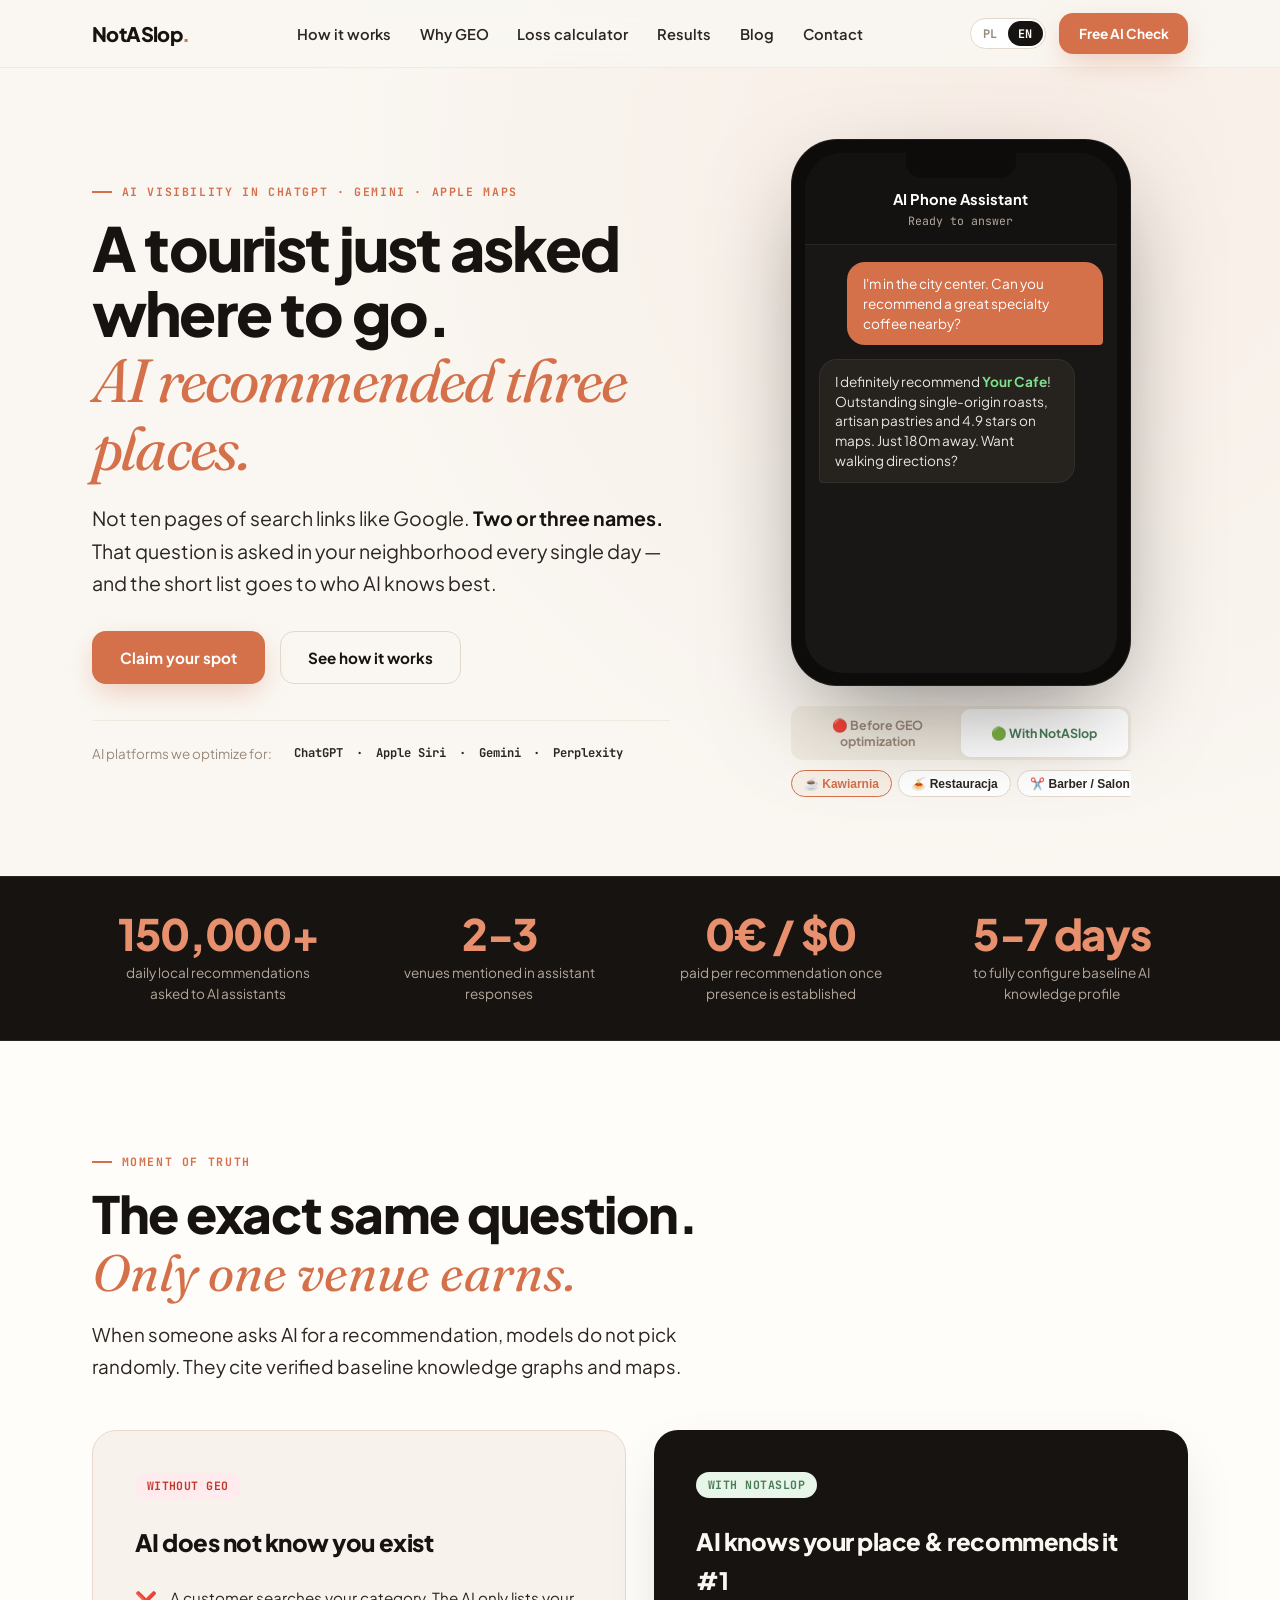
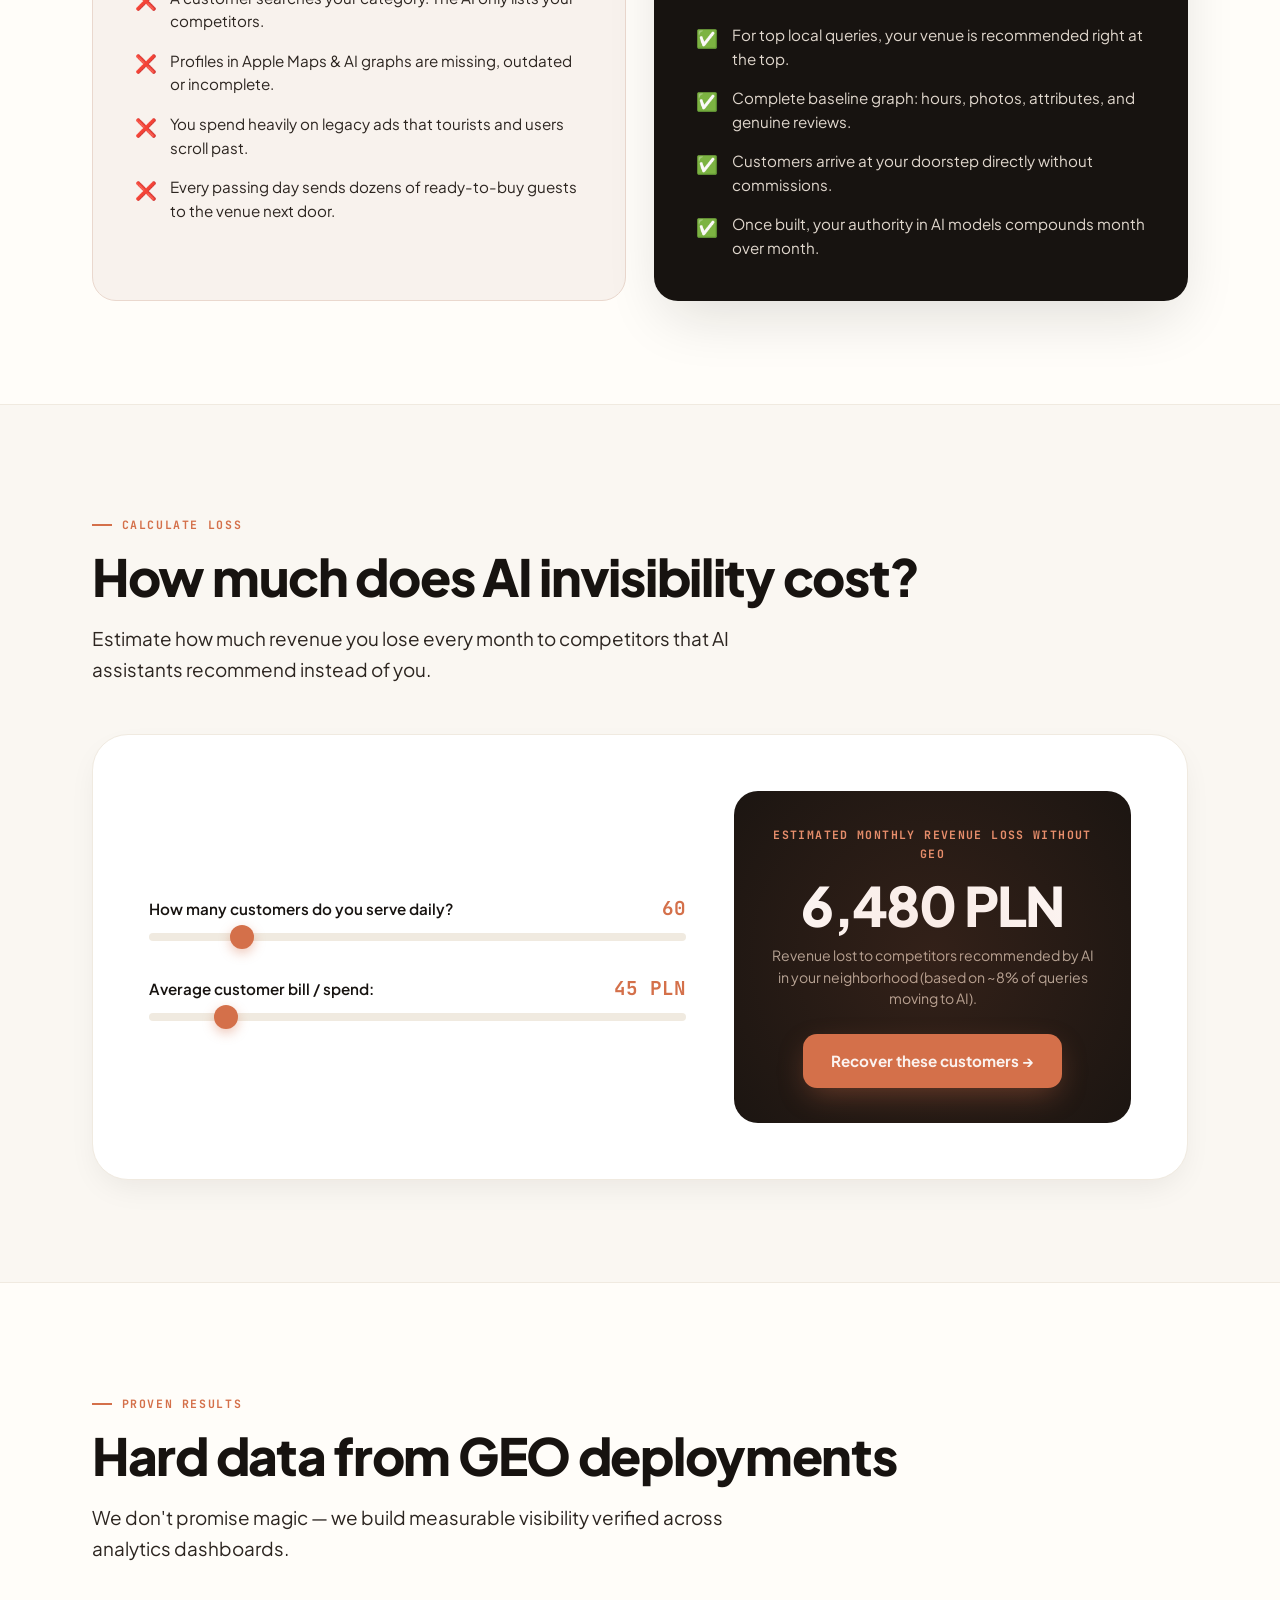
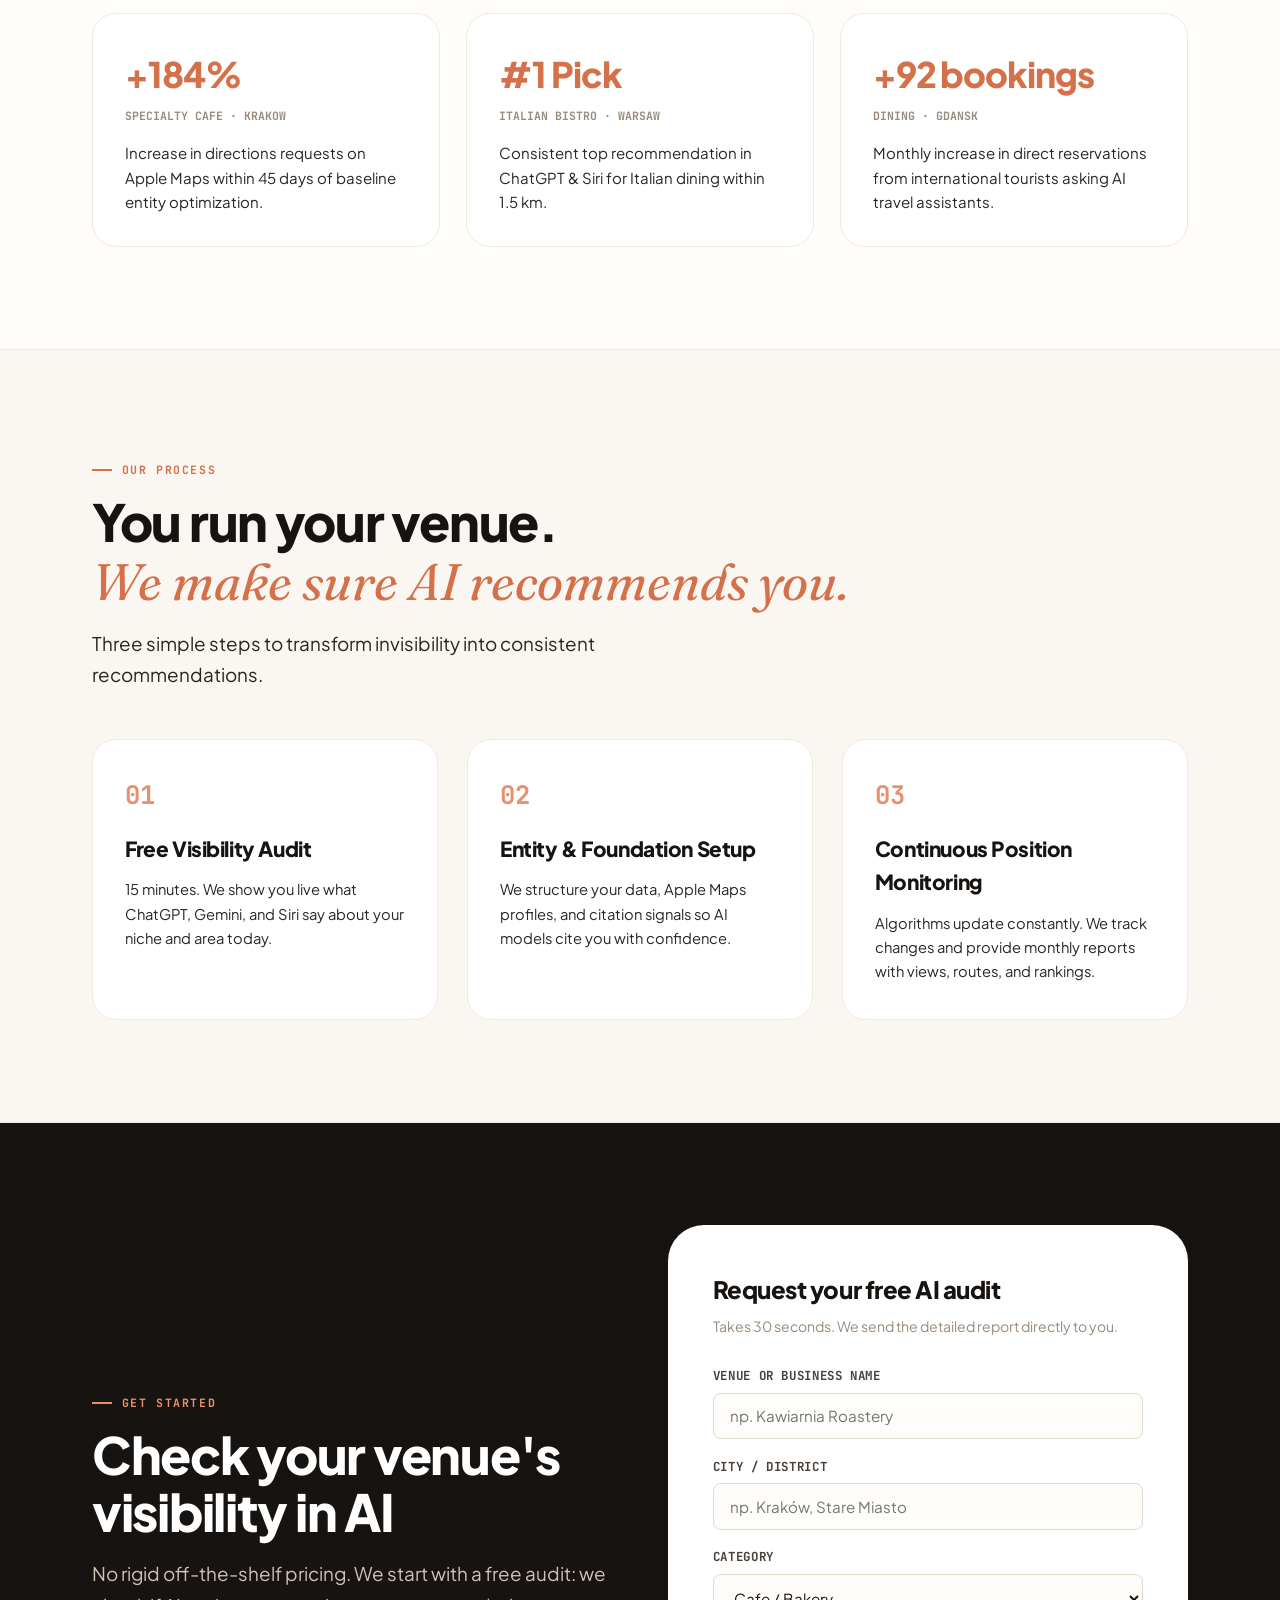
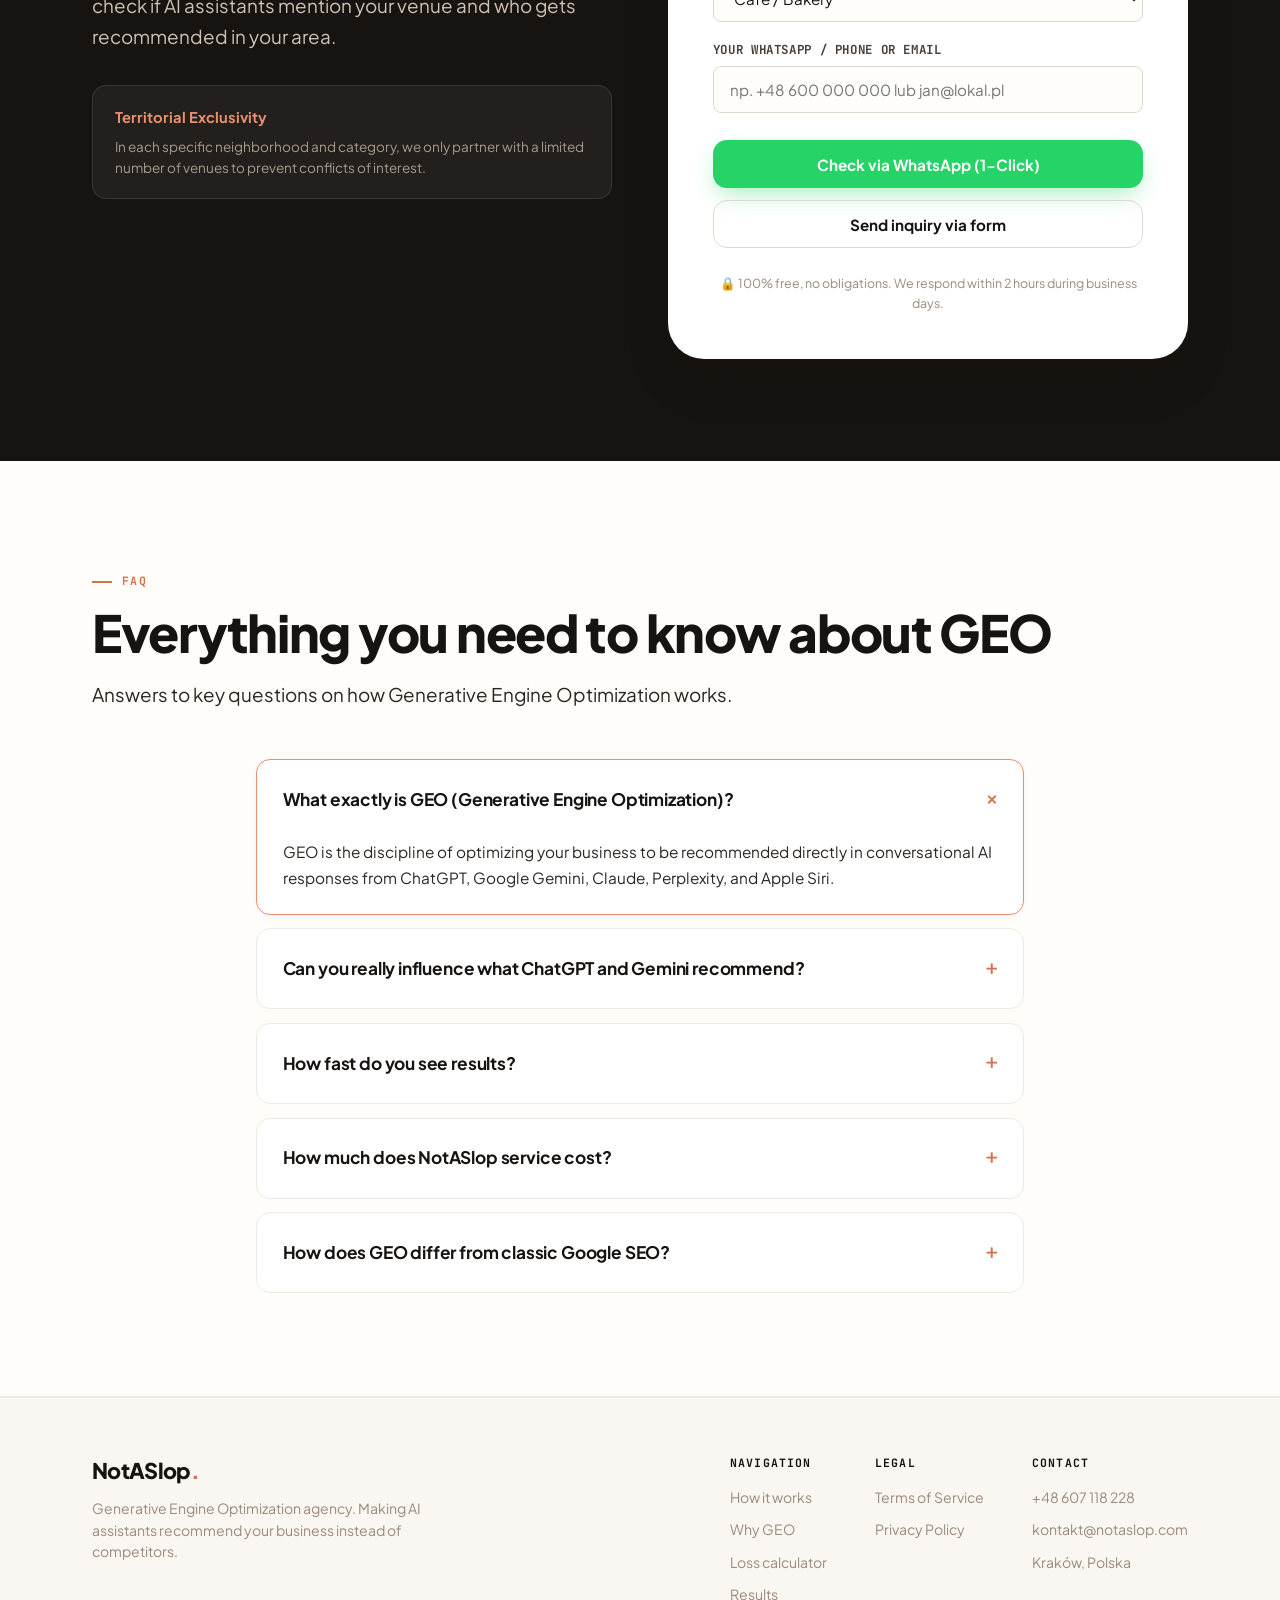
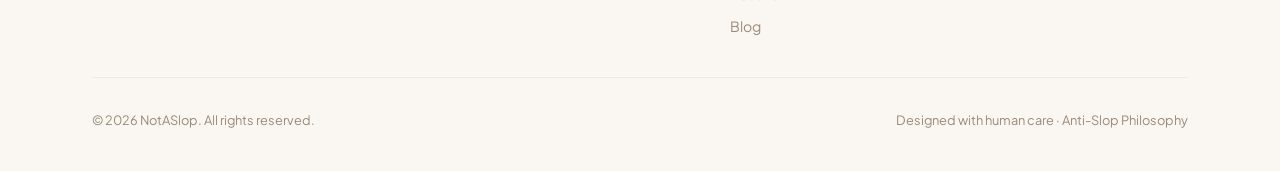
==== commit 608458d8: "Przywrocenie oryginalnej palety kolorow Warm Editorial z notaslop.com" ====
--- a/index.html
+++ b/index.html
@@ -9,7 +9,7 @@
   <meta name="author" content="NotASlop" />
   <meta name="robots" content="index,follow,max-image-preview:large" />
   <link rel="canonical" href="https://notaslop.com/" />
-  <meta name="theme-color" content="#08090D" />
+  <meta name="theme-color" content="#D4704A" />
 
   <!-- Google Fonts Preconnect -->
   <link rel="preconnect" href="https://fonts.googleapis.com" />
--- a/css/main.css
+++ b/css/main.css
@@ -1,7 +1,7 @@
 /* ══════════════════════════════════════════════════════════════
-   NOTASLOP 3.0 — DESIGN SYSTEM & STYLES (DEEP OBSIDIAN & CYBER-EMERALD)
-   Sculpted Typography: Plus Jakarta Sans + Fraunces + JetBrains Mono.
-   Zero framework bloat. 100% Native, blistering performance.
+   NOTASLOP — DESIGN SYSTEM & STYLES (ORIGINAL WARM EDITORIAL PALETTE)
+   Original Colors from notaslop.com + Sculpted Typography (Plus Jakarta Sans & Fraunces)
+   Zero external CSS frameworks. 100% Native, blazing fast.
    ══════════════════════════════════════════════════════════════ */
 
 @import url('https://fonts.googleapis.com/css2?family=Fraunces:ital,opsz,wght@0,9..144,400;0,9..144,600;0,9..144,700;0,9..144,800;1,9..144,400;1,9..144,600;1,9..144,700&family=JetBrains+Mono:wght@400;500;600;700&family=Plus+Jakarta+Sans:ital,wght@0,300;0,400;0,500;0,600;0,700;0,800;1,400;1,600;1,700&display=swap');
@@ -13,119 +13,81 @@
 }
 
 :root {
-  /* Deep Obsidian Spatial Palette */
-  --bg-base: #08090D;
-  --bg-elevated: #0E1017;
-  --surface-1: #131622;
-  --surface-2: #1A1F2E;
-  --surface-3: #23293D;
+  /* Original Warm Editorial Palette from notaslop.com */
+  --cream: #FAF7F2;
+  --warm: #FFFDF9;
+  --white: #FFFFFF;
+  --sand: #F0EAE0;
+  --sand-dark: #E2D9CC;
   
-  --surface-glass: rgba(19, 22, 34, 0.78);
-  --surface-glass-light: rgba(255, 255, 255, 0.035);
+  /* Brand Accents */
+  --terra: #D4704A;
+  --terra-l: #E8906E;
+  --terra-d: #B85A35;
+  --terra-glow: rgba(212, 112, 74, 0.22);
   
-  /* Borders & Highlights */
-  --border-subtle: rgba(255, 255, 255, 0.08);
-  --border-medium: rgba(255, 255, 255, 0.14);
-  --border-highlight: rgba(255, 255, 255, 0.24);
-  --border-glow: rgba(0, 240, 144, 0.35);
+  /* Typography & Shades */
+  --ink: #171310;
+  --ink-2: #2C2520;
+  --ink-3: #4A403A;
+  --brown: #5C3D2E;
+  --muted: #9A8A7B;
+  --muted-light: #B4A79A;
   
-  /* Luminous Brand Accents */
-  --emerald: #00F090;
-  --emerald-l: #6EF7B9;
-  --emerald-d: #00B86E;
-  --emerald-glow: rgba(0, 240, 144, 0.28);
-  --emerald-bg: rgba(0, 240, 144, 0.08);
+  /* Semantic Colors */
+  --green: #4A7C59;
+  --green-light: #E8F5E9;
+  --red: #C0392B;
+  --red-light: #FFEBEE;
+  --cobalt: #3478F6;
   
-  --amber: #FF9F43;
-  --amber-l: #FFBE76;
-  --amber-d: #E67E22;
-  --amber-glow: rgba(255, 159, 67, 0.28);
-  --amber-bg: rgba(255, 159, 67, 0.1);
-  
-  --violet: #7C5CFC;
-  --violet-glow: rgba(124, 92, 252, 0.28);
-  --violet-bg: rgba(124, 92, 252, 0.08);
-  
-  --cyan: #38BDF8;
-  --red: #FF5252;
-  --red-bg: rgba(255, 82, 82, 0.12);
-  
-  /* Typography Colors */
-  --text-primary: #F8FAFC;
-  --text-secondary: #94A3B8;
-  --text-muted: #64748B;
-  --text-dim: #475569;
-  --white: #FFFFFF;
-  
-  /* Sculpted Font Stacks */
+  /* Sculpted Typography Stack */
   --fd: 'Plus Jakarta Sans', -apple-system, BlinkMacSystemFont, 'Segoe UI', Roboto, sans-serif;
   --fb: 'Plus Jakarta Sans', -apple-system, BlinkMacSystemFont, 'Segoe UI', Roboto, sans-serif;
   --fs: 'Fraunces', Georgia, serif;
   --fm: 'JetBrains Mono', ui-monospace, SFMono-Regular, monospace;
   
-  /* Curves & Shadows */
+  /* Shadows & Curves */
   --radius-sm: 8px;
   --radius-md: 14px;
-  --radius-lg: 22px;
-  --radius-xl: 32px;
-  
-  --shadow-sm: 0 2px 8px rgba(0, 0, 0, 0.3);
-  --shadow-md: 0 12px 32px -8px rgba(0, 0, 0, 0.5);
-  --shadow-lg: 0 24px 60px -12px rgba(0, 0, 0, 0.7);
-  --shadow-glow-emerald: 0 0 35px -5px rgba(0, 240, 144, 0.35);
-  --shadow-glow-amber: 0 0 35px -5px rgba(255, 159, 67, 0.35);
+  --radius-lg: 24px;
+  --radius-xl: 36px;
+  --shadow-sm: 0 2px 8px rgba(23, 19, 16, 0.04);
+  --shadow-md: 0 12px 32px -8px rgba(23, 19, 16, 0.08);
+  --shadow-lg: 0 24px 60px -12px rgba(23, 19, 16, 0.14);
+  --shadow-glow: 0 10px 30px -6px rgba(212, 112, 74, 0.4);
   
   /* Layout */
-  --max-w: 1180px;
+  --max-w: 1160px;
 }
 
 html {
   scroll-behavior: smooth;
-  scroll-padding-top: 5.5rem;
-  background-color: var(--bg-base);
+  scroll-padding-top: 5rem;
+  background-color: var(--cream);
 }
 
 body {
-  background-color: var(--bg-base);
-  color: var(--text-primary);
+  background-color: var(--cream);
+  color: var(--ink);
   font-family: var(--fb);
   font-size: 1rem;
   line-height: 1.6;
   overflow-x: hidden;
   -webkit-font-smoothing: antialiased;
   -moz-osx-font-smoothing: grayscale;
-  position: relative;
-}
-
-/* Background Ambient Lighting Mesh */
-body::before {
-  content: '';
-  position: fixed;
-  top: 0;
-  left: 0;
-  right: 0;
-  bottom: 0;
-  background: 
-    radial-gradient(circle at 15% 15%, rgba(124, 92, 252, 0.08) 0%, transparent 45%),
-    radial-gradient(circle at 85% 25%, rgba(0, 240, 144, 0.06) 0%, transparent 40%),
-    radial-gradient(circle at 50% 75%, rgba(255, 159, 67, 0.05) 0%, transparent 50%);
-  pointer-events: none;
-  z-index: 0;
 }
 
 /* ── LAYOUT UTILITIES ── */
 .sw {
   max-width: var(--max-w);
   margin: 0 auto;
-  padding: 0 clamp(1.2rem, 4vw, 2.2rem);
+  padding: 0 clamp(1.2rem, 4vw, 2rem);
+}
+
+.section {
+  padding: clamp(4.5rem, 8vw, 7.5rem) 0;
   position: relative;
-  z-index: 1;
-}
-
-.section {
-  padding: clamp(5rem, 9vw, 8.5rem) 0;
-  position: relative;
-  z-index: 1;
 }
 
 .section-label {
@@ -133,37 +95,30 @@
   align-items: center;
   gap: 0.6rem;
   font-family: var(--fm);
-  font-size: 0.74rem;
+  font-size: 0.72rem;
   font-weight: 700;
   letter-spacing: 0.14em;
   text-transform: uppercase;
-  color: var(--emerald);
-  background: var(--emerald-bg);
-  border: 1px solid rgba(0, 240, 144, 0.22);
-  padding: 0.35rem 0.85rem;
-  border-radius: 999px;
-  margin-bottom: 1.1rem;
-  box-shadow: 0 0 20px -3px var(--emerald-glow);
+  color: var(--terra);
+  margin-bottom: 0.85rem;
 }
 
 .section-label::before {
   content: '';
   display: inline-block;
-  width: 7px;
-  height: 7px;
-  border-radius: 50%;
-  background-color: var(--emerald);
-  box-shadow: 0 0 8px var(--emerald);
+  width: 20px;
+  height: 2px;
+  background-color: currentColor;
 }
 
 .section-title {
   font-family: var(--fd);
-  font-size: clamp(2.1rem, 4.4vw, 3.4rem);
+  font-size: clamp(2rem, 4.2vw, 3.2rem);
   font-weight: 800;
   line-height: 1.12;
-  letter-spacing: -0.035em;
-  color: var(--text-primary);
-  margin-bottom: 1.2rem;
+  letter-spacing: -0.025em;
+  color: var(--ink);
+  margin-bottom: 1.1rem;
   text-wrap: balance;
 }
 
@@ -171,16 +126,15 @@
   font-family: var(--fs);
   font-style: italic;
   font-weight: 400;
-  letter-spacing: -0.01em;
-  color: var(--emerald);
-  text-shadow: 0 0 25px rgba(0, 240, 144, 0.3);
+  letter-spacing: 0;
+  color: var(--terra);
 }
 
 .section-sub {
-  font-size: clamp(1.05rem, 1.8vw, 1.22rem);
+  font-size: clamp(1.02rem, 1.8vw, 1.18rem);
   line-height: 1.68;
-  color: var(--text-secondary);
-  max-width: 44rem;
+  color: var(--ink-2);
+  max-width: 42rem;
 }
 
 /* ── BUTTONS & BADGES ── */
@@ -188,104 +142,95 @@
   display: inline-flex;
   align-items: center;
   justify-content: center;
-  gap: 0.55rem;
+  gap: 0.5rem;
   font-family: var(--fb);
   font-size: 0.95rem;
   font-weight: 700;
   text-decoration: none;
   cursor: pointer;
   border-radius: var(--radius-md);
-  padding: 0.9rem 1.85rem;
-  transition: all 0.24s cubic-bezier(0.16, 1, 0.3, 1);
-  border: 1px solid transparent;
-  position: relative;
-  overflow: hidden;
+  padding: 0.85rem 1.7rem;
+  transition: all 0.22s cubic-bezier(0.16, 1, 0.3, 1);
+  border: 1.5px solid transparent;
 }
 
 .btn-primary {
-  background: linear-gradient(135deg, var(--emerald) 0%, var(--emerald-d) 100%);
-  color: #06080B;
-  box-shadow: 0 0 24px -2px rgba(0, 240, 144, 0.5), inset 0 1px 1px rgba(255, 255, 255, 0.4);
+  background-color: var(--terra);
+  color: var(--white);
+  box-shadow: var(--shadow-glow);
 }
 
 .btn-primary:hover {
-  background: linear-gradient(135deg, var(--emerald-l) 0%, var(--emerald) 100%);
+  background-color: var(--terra-d);
   transform: translateY(-2px);
-  box-shadow: 0 0 35px 2px rgba(0, 240, 144, 0.65), inset 0 1px 1px rgba(255, 255, 255, 0.5);
+  box-shadow: 0 14px 36px -6px rgba(212, 112, 74, 0.5);
 }
 
 .btn-ghost {
-  background: rgba(255, 255, 255, 0.04);
-  color: var(--text-primary);
-  border-color: var(--border-medium);
-  backdrop-filter: blur(8px);
+  background-color: transparent;
+  color: var(--ink);
+  border-color: var(--sand-dark);
 }
 
 .btn-ghost:hover {
-  border-color: var(--emerald);
-  color: var(--emerald);
-  background: rgba(0, 240, 144, 0.08);
+  border-color: var(--terra);
+  color: var(--terra);
+  background-color: rgba(212, 112, 74, 0.05);
   transform: translateY(-2px);
-  box-shadow: 0 0 20px -4px var(--emerald-glow);
-}
-
-/* High-contrast ghost on dark / card surfaces */
+}
+
+/* High-contrast ghost button on dark surfaces */
 .btn-ghost-light {
-  background: rgba(255, 255, 255, 0.06);
-  color: var(--white);
-  border-color: var(--border-medium);
+  background-color: transparent;
+  color: #FFFFFF;
+  border-color: rgba(255, 255, 255, 0.25);
 }
 
 .btn-ghost-light:hover {
-  border-color: var(--emerald);
-  color: var(--emerald);
-  background: rgba(0, 240, 144, 0.1);
+  border-color: var(--terra-l);
+  color: var(--terra-l);
+  background-color: rgba(255, 255, 255, 0.08);
   transform: translateY(-2px);
 }
 
 .btn-whatsapp {
-  background: linear-gradient(135deg, #25D366 0%, #128C7E 100%);
+  background-color: #25D366;
   color: #FFFFFF;
-  font-weight: 700;
-  box-shadow: 0 10px 25px -4px rgba(37, 211, 102, 0.4), inset 0 1px 1px rgba(255, 255, 255, 0.3);
-  border: 1px solid rgba(255, 255, 255, 0.15);
+  box-shadow: 0 10px 25px -5px rgba(37, 211, 102, 0.4);
 }
 
 .btn-whatsapp:hover {
-  background: linear-gradient(135deg, #2FE674 0%, #1EBE5D 100%);
+  background-color: #1EBE5D;
   transform: translateY(-2px);
-  box-shadow: 0 14px 32px -2px rgba(37, 211, 102, 0.55);
+  box-shadow: 0 14px 30px -4px rgba(37, 211, 102, 0.5);
 }
 
 .pill-badge {
   display: inline-flex;
   align-items: center;
   gap: 0.45rem;
-  padding: 0.3rem 0.8rem;
+  padding: 0.25rem 0.75rem;
   border-radius: 999px;
   font-family: var(--fm);
   font-size: 0.72rem;
   font-weight: 700;
-  letter-spacing: 0.05em;
+  letter-spacing: 0.04em;
   text-transform: uppercase;
 }
 
 .badge-green {
-  background-color: var(--emerald-bg);
-  color: var(--emerald);
-  border: 1px solid rgba(0, 240, 144, 0.25);
+  background-color: var(--green-light);
+  color: var(--green);
 }
 
 .badge-red {
-  background-color: var(--red-bg);
+  background-color: var(--red-light);
   color: var(--red);
-  border: 1px solid rgba(255, 82, 82, 0.25);
 }
 
 .badge-terra {
-  background-color: var(--amber-bg);
-  color: var(--amber);
-  border: 1px solid rgba(255, 159, 67, 0.25);
+  background-color: rgba(212, 112, 74, 0.12);
+  color: var(--terra);
 }
 
 /* ── NAVIGATION BAR ── */
@@ -295,10 +240,10 @@
   left: 0;
   right: 0;
   z-index: 999;
-  background: rgba(8, 9, 13, 0.82);
-  backdrop-filter: blur(20px);
-  -webkit-backdrop-filter: blur(20px);
-  border-bottom: 1px solid var(--border-subtle);
+  background: color-mix(in srgb, var(--cream) 84%, transparent);
+  backdrop-filter: blur(16px);
+  -webkit-backdrop-filter: blur(16px);
+  border-bottom: 1px solid var(--sand);
   transition: all 0.2s ease;
 }
 
@@ -306,82 +251,79 @@
   display: flex;
   align-items: center;
   justify-content: space-between;
-  height: 4.5rem;
+  height: 4.2rem;
 }
 
 .brand-logo {
   font-family: var(--fd);
-  font-size: 1.35rem;
+  font-size: 1.25rem;
   font-weight: 800;
-  letter-spacing: -0.04em;
-  color: var(--text-primary);
+  letter-spacing: -0.03em;
+  color: var(--ink);
   text-decoration: none;
   display: inline-flex;
   align-items: baseline;
 }
 
 .brand-logo span {
-  color: var(--emerald);
-  text-shadow: 0 0 15px var(--emerald-glow);
+  color: var(--terra);
 }
 
 .nav-links {
   display: flex;
   align-items: center;
-  gap: 2rem;
+  gap: 1.8rem;
   list-style: none;
 }
 
 .nav-links a {
-  color: var(--text-secondary);
+  color: var(--ink-2);
   text-decoration: none;
-  font-size: 0.93rem;
+  font-size: 0.92rem;
   font-weight: 600;
-  transition: all 0.16s ease;
+  transition: color 0.15s ease;
 }
 
 .nav-links a:hover {
-  color: var(--emerald);
-  text-shadow: 0 0 12px var(--emerald-glow);
+  color: var(--terra);
 }
 
 .nav-actions {
   display: flex;
   align-items: center;
-  gap: 1rem;
+  gap: 0.85rem;
 }
 
 .lang-switch {
   display: inline-flex;
-  border: 1px solid var(--border-medium);
+  border: 1.5px solid var(--sand-dark);
   border-radius: 999px;
   overflow: hidden;
-  padding: 3px;
-  background: rgba(255, 255, 255, 0.03);
+  padding: 2px;
+  background: var(--white);
 }
 
 .lang-btn {
   background: none;
   border: none;
-  padding: 0.3rem 0.7rem;
+  padding: 0.28rem 0.65rem;
   font-family: var(--fm);
   font-size: 0.74rem;
   font-weight: 700;
-  color: var(--text-muted);
+  color: var(--muted);
   cursor: pointer;
   border-radius: 999px;
   transition: all 0.15s ease;
 }
 
 .lang-btn.active {
-  background-color: var(--surface-2);
-  color: var(--emerald);
-  box-shadow: 0 0 10px rgba(0, 0, 0, 0.4);
+  background-color: var(--ink);
+  color: var(--white);
 }
 
 .nav-cta-btn {
-  padding: 0.6rem 1.25rem;
-  font-size: 0.88rem;
+  padding: 0.55rem 1.15rem;
+  font-size: 0.85rem;
 }
 
 /* Mobile Nav Toggle & Drawer */
@@ -391,25 +333,24 @@
   border: none;
   cursor: pointer;
   padding: 0.4rem 0.6rem;
-  font-size: 1.6rem;
+  font-size: 1.5rem;
   line-height: 1;
-  color: var(--text-primary);
+  color: var(--ink);
 }
 
 .mobile-menu-drawer {
   display: none;
   position: fixed;
-  top: 4.5rem;
+  top: 4.2rem;
   left: 0;
   right: 0;
   bottom: 0;
-  background: rgba(8, 9, 13, 0.96);
-  backdrop-filter: blur(24px);
+  background: var(--cream);
   z-index: 998;
-  padding: 2.5rem 1.8rem;
-  flex-direction: column;
-  gap: 1.4rem;
-  border-top: 1px solid var(--border-subtle);
+  padding: 2.2rem 1.6rem;
+  flex-direction: column;
+  gap: 1.2rem;
+  border-top: 1px solid var(--sand);
   animation: drawerSlide 0.22s ease forwards;
   overflow-y: auto;
 }
@@ -420,97 +361,96 @@
 
 .mobile-menu-drawer a {
   font-family: var(--fd);
-  font-size: 1.35rem;
-  font-weight: 700;
-  color: var(--text-primary);
+  font-size: 1.25rem;
+  font-weight: 700;
+  color: var(--ink);
   text-decoration: none;
-  padding-bottom: 0.9rem;
-  border-bottom: 1px solid var(--border-subtle);
+  padding-bottom: 0.8rem;
+  border-bottom: 1px solid var(--sand);
 }
 
 .mobile-menu-drawer a:hover {
-  color: var(--emerald);
+  color: var(--terra);
 }
 
 @keyframes drawerSlide {
-  from { opacity: 0; transform: translateY(-10px); }
+  from { opacity: 0; transform: translateY(-8px); }
   to { opacity: 1; transform: translateY(0); }
 }
 
 /* ── HERO SECTION ── */
 .hero-section {
-  padding-top: calc(4.5rem + clamp(3rem, 7vw, 5.5rem));
-  padding-bottom: clamp(3.5rem, 7vw, 6rem);
-  position: relative;
+  padding-top: calc(4.2rem + clamp(2.5rem, 6vw, 4.5rem));
+  padding-bottom: clamp(3rem, 6vw, 5rem);
+  background: radial-gradient(circle at 80% 20%, rgba(212, 112, 74, 0.08) 0%, transparent 60%);
 }
 
 .hero-grid {
   display: grid;
-  grid-template-columns: 1.15fr 0.85fr;
-  gap: clamp(2rem, 5vw, 4.5rem);
+  grid-template-columns: 1.12fr 0.88fr;
+  gap: clamp(2rem, 5vw, 4rem);
   align-items: center;
 }
 
 .hero-content h1 {
   font-family: var(--fd);
-  font-size: clamp(2.4rem, 5.2vw, 4.1rem);
+  font-size: clamp(2.3rem, 5vw, 3.8rem);
   font-weight: 800;
-  line-height: 1.06;
-  letter-spacing: -0.04em;
-  margin-bottom: 1.4rem;
+  line-height: 1.07;
+  letter-spacing: -0.03em;
+  margin-bottom: 1.35rem;
   text-wrap: balance;
-  color: var(--text-primary);
+  color: var(--ink);
 }
 
 .hero-content h1 em {
   font-family: var(--fs);
   font-style: italic;
   font-weight: 400;
-  color: var(--emerald);
-  text-shadow: 0 0 30px rgba(0, 240, 144, 0.4);
+  color: var(--terra);
 }
 
 .hero-lead {
-  font-size: clamp(1.08rem, 2vw, 1.25rem);
-  line-height: 1.68;
-  color: var(--text-secondary);
+  font-size: clamp(1.05rem, 2vw, 1.22rem);
+  line-height: 1.65;
+  color: var(--ink-2);
+  margin-bottom: 2rem;
+  max-width: 36rem;
+}
+
+.hero-lead strong {
+  color: var(--ink);
+  font-weight: 700;
+}
+
+.hero-buttons {
+  display: flex;
+  gap: 0.9rem;
+  flex-wrap: wrap;
   margin-bottom: 2.2rem;
-  max-width: 38rem;
-}
-
-.hero-lead strong {
-  color: var(--text-primary);
-  font-weight: 700;
-}
-
-.hero-buttons {
-  display: flex;
-  gap: 1rem;
-  flex-wrap: wrap;
-  margin-bottom: 2.4rem;
 }
 
 .hero-trust-bar {
   display: flex;
   align-items: center;
-  gap: 1.5rem;
-  padding-top: 1.5rem;
-  border-top: 1px solid var(--border-subtle);
-  font-size: 0.86rem;
-  color: var(--text-muted);
+  gap: 1.4rem;
+  padding-top: 1.4rem;
+  border-top: 1px solid var(--sand);
+  font-size: 0.84rem;
+  color: var(--muted);
 }
 
 .hero-trust-bar .ai-icons {
   display: flex;
-  gap: 1rem;
+  gap: 0.8rem;
   align-items: center;
   font-family: var(--fm);
-  font-size: 0.78rem;
-  font-weight: 700;
-  color: var(--text-primary);
-}
-
-/* ── INTERACTIVE OLED PHONE SIMULATOR ── */
+  font-size: 0.76rem;
+  font-weight: 700;
+  color: var(--ink-2);
+}
+
+/* ── INTERACTIVE PHONE SIMULATOR ── */
 .phone-mockup-wrapper {
   display: flex;
   flex-direction: column;
@@ -519,388 +459,338 @@
 }
 
 .phone-device {
-  width: min(348px, 92vw);
-  background: linear-gradient(155deg, #242938 0%, #0F121C 100%);
-  border-radius: 48px;
+  width: min(340px, 92vw);
+  background: #0E0C0A;
+  border-radius: 46px;
   padding: 0.85rem;
-  box-shadow: 
-    0 40px 100px -20px rgba(0, 0, 0, 0.9), 
-    0 0 0 1.5px rgba(255, 255, 255, 0.16) inset,
-    0 0 50px -10px rgba(0, 240, 144, 0.18);
+  box-shadow: 0 40px 100px -25px rgba(23, 19, 16, 0.5), 0 0 0 1px rgba(255, 255, 255, 0.08) inset;
   position: relative;
   transition: transform 0.3s ease;
 }
 
 .phone-notch {
-  width: 106px;
-  height: 24px;
-  background: #06070A;
-  border-radius: 20px;
+  width: 110px;
+  height: 25px;
+  background: #0E0C0A;
+  border-radius: 0 0 16px 16px;
   position: absolute;
-  top: 1.1rem;
+  top: 0.85rem;
   left: 50%;
   transform: translateX(-50%);
-  z-index: 10;
-  border: 1px solid rgba(255, 255, 255, 0.08);
+  z-index: 5;
 }
 
 .phone-screen {
-  background: #06070B;
-  border-radius: 40px;
+  background: #191715;
+  border-radius: 38px;
   overflow: hidden;
-  min-height: 530px;
+  min-height: 520px;
   display: flex;
   flex-direction: column;
   position: relative;
-  border: 1px solid rgba(255, 255, 255, 0.04);
 }
 
 .phone-header {
-  padding: 2.6rem 1.1rem 0.95rem;
+  padding: 2.2rem 1rem 0.85rem;
   text-align: center;
-  border-bottom: 1px solid var(--border-subtle);
-  background: rgba(14, 17, 26, 0.95);
-  backdrop-filter: blur(10px);
+  border-bottom: 1px solid rgba(255, 255, 255, 0.08);
+  background: #141210;
 }
 
 .phone-header .ai-name {
   font-family: var(--fd);
-  font-size: 0.94rem;
-  font-weight: 800;
+  font-size: 0.92rem;
+  font-weight: 700;
   color: #FFFFFF;
-  letter-spacing: -0.01em;
 }
 
 .phone-header .ai-status {
   font-family: var(--fm);
   font-size: 0.72rem;
-  color: var(--emerald);
-  display: inline-flex;
-  align-items: center;
-  gap: 0.35rem;
-  margin-top: 0.15rem;
-}
-
-.phone-header .ai-status::before {
-  content: '';
-  display: inline-block;
-  width: 5px;
-  height: 5px;
-  border-radius: 50%;
-  background-color: var(--emerald);
-  box-shadow: 0 0 6px var(--emerald);
+  color: var(--muted-light);
 }
 
 .phone-chat-body {
   flex: 1;
-  padding: 1.2rem 1rem;
-  display: flex;
-  flex-direction: column;
-  gap: 0.95rem;
+  padding: 1.1rem 0.9rem;
+  display: flex;
+  flex-direction: column;
+  gap: 0.85rem;
   overflow-y: auto;
 }
 
 .chat-bubble {
-  padding: 0.85rem 1.05rem;
-  border-radius: 20px;
-  font-size: 0.86rem;
-  line-height: 1.5;
-  max-width: 92%;
+  padding: 0.75rem 0.95rem;
+  border-radius: 18px;
+  font-size: 0.85rem;
+  line-height: 1.45;
+  max-width: 90%;
   animation: bubblePop 0.3s cubic-bezier(0.16, 1, 0.3, 1) forwards;
 }
 
 .chat-bubble.user {
   align-self: flex-end;
-  background: linear-gradient(135deg, #1F2538 0%, #2A324B 100%);
-  color: #F8FAFC;
+  background-color: var(--terra);
+  color: #FFFFFF;
   border-bottom-right-radius: 4px;
-  border: 1px solid rgba(255, 255, 255, 0.12);
-  box-shadow: 0 4px 15px rgba(0, 0, 0, 0.3);
 }
 
 .chat-bubble.ai {
   align-self: flex-start;
-  background: rgba(18, 22, 34, 0.95);
-  color: #E2E8F0;
+  background-color: #26221E;
+  color: #E8E5E1;
   border-bottom-left-radius: 4px;
-  border: 1px solid rgba(0, 240, 144, 0.25);
-  box-shadow: 0 4px 20px rgba(0, 0, 0, 0.4), inset 0 1px 0 rgba(255, 255, 255, 0.08);
+  border: 1px solid rgba(255, 255, 255, 0.06);
 }
 
 .chat-bubble.ai .top-pick {
-  color: var(--emerald);
-  font-weight: 700;
-  text-shadow: 0 0 10px rgba(0, 240, 144, 0.3);
+  color: #7EE08A;
+  font-weight: 700;
 }
 
 .chat-bubble.ai .competitor {
-  color: var(--red);
-  opacity: 0.85;
+  color: #E57373;
 }
 
 .chat-typing {
   align-self: flex-start;
-  background: rgba(18, 22, 34, 0.8);
+  background-color: #26221E;
   border-radius: 18px;
   border-bottom-left-radius: 4px;
-  padding: 0.8rem 1.1rem;
+  padding: 0.75rem 1rem;
   display: inline-flex;
   gap: 5px;
   align-items: center;
-  border: 1px solid var(--border-subtle);
 }
 
 .chat-typing span {
   width: 6px;
   height: 6px;
   border-radius: 50%;
-  background: var(--emerald);
+  background: #8E8276;
   animation: typingDot 1.2s infinite;
-  box-shadow: 0 0 6px var(--emerald);
 }
 
 .chat-typing span:nth-child(2) { animation-delay: 0.2s; }
 .chat-typing span:nth-child(3) { animation-delay: 0.4s; }
 
 @keyframes typingDot {
-  0%, 60%, 100% { transform: translateY(0); opacity: 0.35; }
+  0%, 60%, 100% { transform: translateY(0); opacity: 0.4; }
   30% { transform: translateY(-4px); opacity: 1; }
 }
 
 @keyframes bubblePop {
-  from { opacity: 0; transform: translateY(10px) scale(0.97); }
-  to { opacity: 1; transform: translateY(0) scale(1); }
+  from { opacity: 0; transform: translateY(8px); }
+  to { opacity: 1; transform: translateY(0); }
 }
 
 /* Simulator controls under the phone */
 .simulator-controls {
-  margin-top: 1.4rem;
-  display: flex;
-  flex-direction: column;
-  gap: 0.75rem;
+  margin-top: 1.2rem;
+  display: flex;
+  flex-direction: column;
+  gap: 0.65rem;
   width: 100%;
-  max-width: 348px;
+  max-width: 340px;
 }
 
 .sim-toggle-mode {
   display: grid;
   grid-template-columns: 1fr 1fr;
-  background: var(--surface-1);
+  background: var(--sand);
   padding: 3px;
-  border-radius: 14px;
-  border: 1px solid var(--border-subtle);
+  border-radius: 12px;
 }
 
 .sim-mode-btn {
   background: none;
   border: none;
-  padding: 0.55rem 0.7rem;
+  padding: 0.5rem 0.6rem;
   font-family: var(--fb);
-  font-size: 0.8rem;
-  font-weight: 700;
-  border-radius: 11px;
+  font-size: 0.78rem;
+  font-weight: 700;
+  border-radius: 9px;
   cursor: pointer;
-  color: var(--text-muted);
+  color: var(--muted);
   transition: all 0.2s ease;
 }
 
 .sim-mode-btn.active.before {
-  background: rgba(255, 82, 82, 0.16);
-  color: #FFA4A4;
-  border: 1px solid rgba(255, 82, 82, 0.3);
-  box-shadow: 0 2px 10px rgba(0, 0, 0, 0.4);
+  background: var(--white);
+  color: var(--red);
+  box-shadow: var(--shadow-sm);
 }
 
 .sim-mode-btn.active.after {
-  background: var(--emerald-bg);
-  color: var(--emerald);
-  border: 1px solid rgba(0, 240, 144, 0.35);
-  box-shadow: 0 0 15px -3px var(--emerald-glow);
+  background: var(--white);
+  color: var(--green);
+  box-shadow: var(--shadow-sm);
 }
 
 .sim-chips {
   display: flex;
-  gap: 0.45rem;
+  gap: 0.4rem;
   overflow-x: auto;
-  padding-bottom: 4px;
+  padding-bottom: 2px;
 }
 
 .sim-chip {
   white-space: nowrap;
-  background: var(--surface-1);
-  border: 1px solid var(--border-subtle);
-  padding: 0.4rem 0.85rem;
+  background: var(--white);
+  border: 1px solid var(--sand-dark);
+  padding: 0.35rem 0.75rem;
   border-radius: 999px;
-  font-size: 0.76rem;
+  font-size: 0.75rem;
   font-weight: 600;
-  color: var(--text-secondary);
+  color: var(--ink-2);
   cursor: pointer;
-  transition: all 0.16s ease;
+  transition: all 0.15s ease;
 }
 
 .sim-chip:hover, .sim-chip.active {
-  border-color: var(--emerald);
-  color: var(--emerald);
-  background: var(--emerald-bg);
-  box-shadow: 0 0 12px -3px var(--emerald-glow);
+  border-color: var(--terra);
+  color: var(--terra);
+  background: rgba(212, 112, 74, 0.06);
 }
 
 /* ── TICKER STRIP ── */
 .ticker-strip {
-  background: var(--bg-elevated);
-  border-top: 1px solid var(--border-subtle);
-  border-bottom: 1px solid var(--border-subtle);
-  padding: 2.6rem 0;
-  position: relative;
-  z-index: 1;
+  background-color: var(--ink);
+  color: var(--cream);
+  padding: 2.2rem 0;
+  border-top: 1px solid rgba(255, 255, 255, 0.08);
+  border-bottom: 1px solid rgba(255, 255, 255, 0.08);
 }
 
 .ticker-grid {
   display: grid;
   grid-template-columns: repeat(4, 1fr);
-  gap: 2rem;
+  gap: 1.8rem;
   text-align: center;
 }
 
 .ticker-item .val {
   font-family: var(--fd);
-  font-size: clamp(2.2rem, 3.6vw, 3rem);
+  font-size: clamp(2rem, 3.4vw, 2.7rem);
   font-weight: 800;
-  letter-spacing: -0.035em;
-  color: var(--emerald);
+  letter-spacing: -0.03em;
+  color: var(--terra-l);
   line-height: 1;
-  margin-bottom: 0.45rem;
-  text-shadow: 0 0 25px rgba(0, 240, 144, 0.35);
+  margin-bottom: 0.4rem;
 }
 
 .ticker-item .desc {
-  font-size: 0.88rem;
-  color: var(--text-secondary);
-  max-width: 15rem;
+  font-size: 0.85rem;
+  color: #B4A79A;
+  max-width: 14rem;
   margin: 0 auto;
-  line-height: 1.45;
 }
 
 /* ── MOMENT OF TRUTH (VERSUS) ── */
 .versus-section {
-  background: var(--bg-base);
-  border-bottom: 1px solid var(--border-subtle);
+  background-color: var(--warm);
+  border-bottom: 1px solid var(--sand);
 }
 
 .versus-grid {
   display: grid;
   grid-template-columns: 1fr 1fr;
-  gap: 2rem;
-  margin-top: 3.5rem;
+  gap: 1.8rem;
+  margin-top: 3rem;
 }
 
 .vs-card {
-  border-radius: var(--radius-xl);
-  padding: clamp(2rem, 4.5vw, 3rem);
+  border-radius: var(--radius-lg);
+  padding: clamp(1.8rem, 4vw, 2.6rem);
   display: flex;
   flex-direction: column;
   position: relative;
-  border: 1px solid var(--border-subtle);
-  backdrop-filter: blur(16px);
 }
 
 .vs-card.bad {
-  background: rgba(255, 82, 82, 0.03);
-  border-color: rgba(255, 82, 82, 0.18);
+  background-color: #F8F2ED;
+  border: 1.5px solid #EAD8CE;
 }
 
 .vs-card.good {
-  background: linear-gradient(160deg, rgba(0, 240, 144, 0.06) 0%, rgba(19, 22, 34, 0.9) 100%);
-  border-color: rgba(0, 240, 144, 0.35);
-  box-shadow: 0 20px 50px -10px rgba(0, 0, 0, 0.7), 0 0 40px -10px var(--emerald-glow);
+  background-color: var(--ink);
+  color: var(--cream);
+  box-shadow: var(--shadow-lg);
 }
 
 .vs-card .card-head {
   display: flex;
   justify-content: space-between;
   align-items: center;
-  margin-bottom: 1.6rem;
+  margin-bottom: 1.5rem;
 }
 
 .vs-card h3 {
   font-family: var(--fd);
-  font-size: 1.6rem;
+  font-size: 1.5rem;
   font-weight: 800;
-  letter-spacing: -0.025em;
-  margin-bottom: 1.6rem;
+  letter-spacing: -0.02em;
+  margin-bottom: 1.5rem;
 }
 
 .vs-list {
   list-style: none;
   display: flex;
   flex-direction: column;
-  gap: 1.1rem;
+  gap: 1rem;
 }
 
 .vs-list li {
   display: flex;
   align-items: flex-start;
-  gap: 0.9rem;
-  font-size: 0.96rem;
-  line-height: 1.6;
+  gap: 0.85rem;
+  font-size: 0.95rem;
+  line-height: 1.55;
 }
 
 .vs-card.bad .vs-list li {
-  color: var(--text-secondary);
+  color: var(--ink-2);
 }
 
 .vs-card.good .vs-list li {
-  color: #E2E8F0;
+  color: #E0D7CD;
 }
 
 .vs-list .ico {
-  font-size: 1.15rem;
+  font-size: 1.1rem;
   flex-shrink: 0;
   margin-top: 0.1rem;
 }
 
 /* ── INTERACTIVE LOSS CALCULATOR ── */
 .calc-section {
-  background: var(--bg-elevated);
-  border-bottom: 1px solid var(--border-subtle);
+  background: var(--cream);
+  border-bottom: 1px solid var(--sand);
 }
 
 .calc-box {
-  background: var(--surface-1);
-  border: 1px solid var(--border-medium);
+  background: var(--white);
+  border: 1.5px solid var(--sand);
   border-radius: var(--radius-xl);
-  padding: clamp(2.2rem, 5vw, 3.8rem);
-  box-shadow: var(--shadow-lg), inset 0 1px 1px rgba(255, 255, 255, 0.1);
-  margin-top: 3.5rem;
+  padding: clamp(2rem, 5vw, 3.5rem);
+  box-shadow: var(--shadow-md);
+  margin-top: 3rem;
   display: grid;
   grid-template-columns: 1.15fr 0.85fr;
-  gap: 3.5rem;
-  align-items: center;
-  position: relative;
-  overflow: hidden;
-}
-
-.calc-box::before {
-  content: '';
-  position: absolute;
-  top: 0;
-  right: 0;
-  width: 300px;
-  height: 300px;
-  background: radial-gradient(circle, rgba(255, 159, 67, 0.12) 0%, transparent 70%);
-  pointer-events: none;
+  gap: 3rem;
+  align-items: center;
 }
 
 .calc-inputs {
   display: flex;
   flex-direction: column;
-  gap: 2.2rem;
+  gap: 2rem;
 }
 
 .input-group {
   display: flex;
   flex-direction: column;
-  gap: 0.75rem;
+  gap: 0.6rem;
 }
 
 .input-header {
@@ -910,17 +800,16 @@
 }
 
 .input-label {
-  font-size: 0.96rem;
+  font-size: 0.95rem;
   font-weight: 600;
-  color: var(--text-primary);
+  color: var(--ink);
 }
 
 .input-value-display {
   font-family: var(--fm);
-  font-size: 1.3rem;
-  font-weight: 700;
-  color: var(--amber);
-  text-shadow: 0 0 15px rgba(255, 159, 67, 0.35);
+  font-size: 1.2rem;
+  font-weight: 700;
+  color: var(--terra);
 }
 
 .range-slider {
@@ -928,10 +817,9 @@
   appearance: none;
   width: 100%;
   height: 8px;
-  background: var(--surface-3);
+  background: var(--sand);
   border-radius: 999px;
   outline: none;
-  border: 1px solid var(--border-subtle);
 }
 
 .range-slider::-webkit-slider-thumb {
@@ -940,632 +828,603 @@
   width: 24px;
   height: 24px;
   border-radius: 50%;
-  background: linear-gradient(135deg, var(--amber-l), var(--amber));
+  background: var(--terra);
   cursor: pointer;
-  box-shadow: 0 0 16px var(--amber-glow);
+  box-shadow: 0 4px 12px rgba(212, 112, 74, 0.4);
   transition: transform 0.15s ease;
-  border: 2px solid #FFFFFF;
 }
 
 .range-slider::-webkit-slider-thumb:hover {
-  transform: scale(1.2);
+  transform: scale(1.15);
 }
 
 .calc-result-card {
-  background: linear-gradient(155deg, #1C1814 0%, #100E0C 100%);
-  border: 1px solid rgba(255, 159, 67, 0.35);
+  background: var(--ink);
+  color: var(--cream);
   border-radius: var(--radius-lg);
-  padding: 2.6rem 2rem;
+  padding: 2.2rem;
   text-align: center;
   display: flex;
   flex-direction: column;
   align-items: center;
   position: relative;
   overflow: hidden;
-  box-shadow: 0 20px 50px -10px rgba(0, 0, 0, 0.8), 0 0 35px -5px var(--amber-glow);
+}
+
+.calc-result-card::before {
+  content: '';
+  position: absolute;
+  top: -50%;
+  left: -50%;
+  width: 200%;
+  height: 200%;
+  background: radial-gradient(circle, rgba(212, 112, 74, 0.15) 0%, transparent 60%);
+  pointer-events: none;
 }
 
 .calc-result-tag {
   font-family: var(--fm);
-  font-size: 0.74rem;
+  font-size: 0.72rem;
   font-weight: 700;
   text-transform: uppercase;
   letter-spacing: 0.12em;
-  color: var(--amber-l);
-  margin-bottom: 0.9rem;
+  color: var(--terra-l);
+  margin-bottom: 0.8rem;
 }
 
 .calc-amount {
   font-family: var(--fd);
-  font-size: clamp(2.5rem, 5.2vw, 3.6rem);
+  font-size: clamp(2.4rem, 5vw, 3.4rem);
   font-weight: 800;
-  letter-spacing: -0.04em;
+  letter-spacing: -0.03em;
   color: #FFFFFF;
-  line-height: 1.08;
-  margin-bottom: 0.75rem;
-  text-shadow: 0 0 35px rgba(255, 159, 67, 0.5);
+  line-height: 1.1;
+  margin-bottom: 0.6rem;
 }
 
 .calc-subtext {
-  font-size: 0.9rem;
-  color: #D1C7BD;
-  line-height: 1.55;
-  margin-bottom: 1.8rem;
+  font-size: 0.88rem;
+  color: #B4A79A;
+  line-height: 1.5;
+  margin-bottom: 1.6rem;
 }
 
 /* ── CASE STUDIES / TANGIBLE PROOF ── */
 .proof-section {
-  background: var(--bg-base);
-  border-bottom: 1px solid var(--border-subtle);
+  background: var(--warm);
+  border-bottom: 1px solid var(--sand);
 }
 
 .proof-grid {
   display: grid;
   grid-template-columns: repeat(3, 1fr);
-  gap: 1.8rem;
-  margin-top: 3.5rem;
+  gap: 1.6rem;
+  margin-top: 3rem;
 }
 
 .proof-card {
-  background: var(--surface-1);
-  border: 1px solid var(--border-subtle);
+  background: var(--white);
+  border: 1.5px solid var(--sand);
   border-radius: var(--radius-lg);
-  padding: 2.2rem;
-  display: flex;
-  flex-direction: column;
-  transition: transform 0.22s ease, box-shadow 0.22s ease, border-color 0.22s ease;
-  position: relative;
+  padding: 2rem;
+  display: flex;
+  flex-direction: column;
+  transition: transform 0.2s ease, box-shadow 0.2s ease;
 }
 
 .proof-card:hover {
   transform: translateY(-4px);
-  box-shadow: var(--shadow-md), 0 0 25px -5px var(--emerald-glow);
-  border-color: rgba(0, 240, 144, 0.35);
+  box-shadow: var(--shadow-md);
+  border-color: var(--sand-dark);
 }
 
 .proof-metric {
   font-family: var(--fd);
-  font-size: 2.4rem;
+  font-size: 2.2rem;
   font-weight: 800;
   letter-spacing: -0.03em;
-  color: var(--emerald);
-  margin-bottom: 0.35rem;
-  text-shadow: 0 0 20px rgba(0, 240, 144, 0.3);
+  color: var(--terra);
+  margin-bottom: 0.3rem;
 }
 
 .proof-tag {
   font-family: var(--fm);
-  font-size: 0.74rem;
+  font-size: 0.72rem;
   font-weight: 700;
   text-transform: uppercase;
-  color: var(--text-muted);
-  margin-bottom: 1.1rem;
+  color: var(--muted);
+  margin-bottom: 1rem;
 }
 
 .proof-desc {
-  font-size: 0.95rem;
-  color: var(--text-secondary);
-  line-height: 1.65;
+  font-size: 0.94rem;
+  color: var(--ink-2);
+  line-height: 1.6;
 }
 
 /* ── 3-STEP PROCESS ── */
 .process-section {
-  background: var(--bg-elevated);
-  border-bottom: 1px solid var(--border-subtle);
+  background: var(--cream);
+  border-bottom: 1px solid var(--sand);
 }
 
 .process-grid {
   display: grid;
   grid-template-columns: repeat(3, 1fr);
-  gap: 2rem;
-  margin-top: 3.5rem;
+  gap: 1.8rem;
+  margin-top: 3rem;
 }
 
 .process-card {
-  background: var(--surface-1);
-  border: 1px solid var(--border-subtle);
+  background: var(--white);
+  border: 1px solid var(--sand);
   border-radius: var(--radius-lg);
-  padding: 2.4rem 2.1rem;
+  padding: 2.2rem 2rem;
   position: relative;
   display: flex;
   flex-direction: column;
-  transition: border-color 0.2s ease;
-}
-
-.process-card:hover {
-  border-color: var(--border-highlight);
 }
 
 .step-num {
   font-family: var(--fm);
-  font-size: 1.7rem;
-  font-weight: 700;
-  color: var(--emerald);
-  margin-bottom: 1.1rem;
-  text-shadow: 0 0 15px var(--emerald-glow);
+  font-size: 1.6rem;
+  font-weight: 700;
+  color: var(--terra-l);
+  margin-bottom: 1rem;
 }
 
 .process-card h3 {
+  font-family: var(--fd);
+  font-size: 1.3rem;
+  font-weight: 800;
+  letter-spacing: -0.02em;
+  margin-bottom: 0.75rem;
+}
+
+.process-card p {
+  font-size: 0.92rem;
+  color: var(--ink-2);
+  line-height: 1.65;
+}
+
+/* ── FREE AUDIT & LEAD CAPTURE SECTION ── */
+.audit-section {
+  background: var(--ink);
+  color: var(--cream);
+  position: relative;
+  overflow: hidden;
+}
+
+.audit-grid {
+  display: grid;
+  grid-template-columns: 1fr 1fr;
+  gap: 3.5rem;
+  align-items: center;
+}
+
+.audit-content .section-label {
+  color: var(--terra-l);
+}
+
+.audit-content .section-title {
+  color: #FFFFFF;
+}
+
+.audit-content .section-sub {
+  color: #CFC2B4;
+  margin-bottom: 2rem;
+}
+
+.exclusivity-box {
+  background: rgba(255, 255, 255, 0.05);
+  border: 1px solid rgba(255, 255, 255, 0.1);
+  border-radius: var(--radius-md);
+  padding: 1.25rem 1.4rem;
+  margin-top: 2rem;
+}
+
+.exclusivity-box h4 {
+  font-size: 0.92rem;
+  font-weight: 700;
+  color: var(--terra-l);
+  margin-bottom: 0.4rem;
+  display: flex;
+  align-items: center;
+  gap: 0.5rem;
+}
+
+.exclusivity-box p {
+  font-size: 0.85rem;
+  color: #A89B8D;
+  line-height: 1.55;
+}
+
+/* Audit Form Card */
+.audit-card {
+  background: var(--white);
+  color: var(--ink);
+  border-radius: var(--radius-xl);
+  padding: clamp(2rem, 4vw, 2.8rem);
+  box-shadow: var(--shadow-lg);
+}
+
+.audit-card h3 {
+  font-family: var(--fd);
+  font-size: 1.5rem;
+  font-weight: 800;
+  letter-spacing: -0.02em;
+  margin-bottom: 0.4rem;
+}
+
+.audit-card .card-subtitle {
+  font-size: 0.88rem;
+  color: var(--muted);
+  margin-bottom: 1.8rem;
+}
+
+.audit-form {
+  display: flex;
+  flex-direction: column;
+  gap: 1.1rem;
+}
+
+.form-field {
+  display: flex;
+  flex-direction: column;
+  gap: 0.4rem;
+}
+
+.form-field label {
+  font-family: var(--fm);
+  font-size: 0.78rem;
+  font-weight: 700;
+  text-transform: uppercase;
+  letter-spacing: 0.05em;
+  color: var(--ink-3);
+}
+
+.form-field input,
+.form-field select {
+  font-family: var(--fb);
+  font-size: 0.95rem;
+  padding: 0.8rem 1rem;
+  border-radius: var(--radius-sm);
+  border: 1.5px solid var(--sand-dark);
+  background: var(--warm);
+  color: var(--ink);
+  transition: border-color 0.15s ease, box-shadow 0.15s ease;
+  outline: none;
+}
+
+.form-field input:focus,
+.form-field select:focus {
+  border-color: var(--terra);
+  background: var(--white);
+  box-shadow: 0 0 0 3px rgba(212, 112, 74, 0.15);
+}
+
+.form-actions {
+  display: flex;
+  flex-direction: column;
+  gap: 0.75rem;
+  margin-top: 0.6rem;
+}
+
+.form-guarantee {
+  text-align: center;
+  font-size: 0.78rem;
+  color: var(--muted);
+  margin-top: 0.5rem;
+}
+
+/* ── FAQ ACCORDION ── */
+.faq-section {
+  background: var(--warm);
+  border-bottom: 1px solid var(--sand);
+}
+
+.faq-list {
+  max-width: 48rem;
+  margin: 3rem auto 0;
+  display: flex;
+  flex-direction: column;
+  gap: 0.85rem;
+}
+
+.faq-item {
+  background: var(--white);
+  border: 1.5px solid var(--sand);
+  border-radius: var(--radius-md);
+  padding: 0 1.6rem;
+  transition: border-color 0.2s ease, box-shadow 0.2s ease;
+}
+
+.faq-item[open] {
+  border-color: var(--terra-l);
+  box-shadow: var(--shadow-sm);
+}
+
+.faq-question {
+  list-style: none;
+  cursor: pointer;
+  padding: 1.35rem 0;
+  font-family: var(--fd);
+  font-weight: 700;
+  font-size: 1.08rem;
+  letter-spacing: -0.01em;
+  color: var(--ink);
+  display: flex;
+  justify-content: space-between;
+  align-items: center;
+  gap: 1rem;
+  user-select: none;
+}
+
+.faq-question::-webkit-details-marker {
+  display: none;
+}
+
+.faq-question::after {
+  content: '+';
+  font-family: var(--fm);
+  font-size: 1.4rem;
+  font-weight: 400;
+  color: var(--terra);
+  transition: transform 0.2s ease;
+  flex-shrink: 0;
+}
+
+.faq-item[open] .faq-question::after {
+  transform: rotate(45deg);
+}
+
+.faq-answer {
+  padding-bottom: 1.4rem;
+  font-size: 0.96rem;
+  color: var(--ink-2);
+  line-height: 1.7;
+}
+
+.faq-answer p:not(:last-child) {
+  margin-bottom: 0.8rem;
+}
+
+.faq-answer a {
+  color: var(--terra);
+  font-weight: 600;
+  text-decoration: none;
+}
+
+.faq-answer a:hover {
+  text-decoration: underline;
+}
+
+/* ── FOOTER ── */
+.site-footer {
+  background-color: var(--cream);
+  border-top: 1px solid var(--sand);
+  padding: 3.5rem 0 2.5rem;
+  font-size: 0.88rem;
+  color: var(--muted);
+}
+
+.footer-top {
+  display: flex;
+  justify-content: space-between;
+  align-items: flex-start;
+  flex-wrap: wrap;
+  gap: 2rem;
+  padding-bottom: 2.5rem;
+  border-bottom: 1px solid var(--sand);
+}
+
+.footer-brand .brand-logo {
+  font-size: 1.35rem;
+  margin-bottom: 0.6rem;
+}
+
+.footer-brand p {
+  max-width: 22rem;
+  line-height: 1.55;
+}
+
+.footer-nav {
+  display: flex;
+  gap: 3rem;
+  flex-wrap: wrap;
+}
+
+.footer-col h5 {
+  font-family: var(--fm);
+  font-size: 0.72rem;
+  font-weight: 700;
+  letter-spacing: 0.1em;
+  text-transform: uppercase;
+  color: var(--ink);
+  margin-bottom: 0.9rem;
+}
+
+.footer-col ul {
+  list-style: none;
+  display: flex;
+  flex-direction: column;
+  gap: 0.6rem;
+}
+
+.footer-col a {
+  color: var(--muted);
+  text-decoration: none;
+  transition: color 0.15s ease;
+}
+
+.footer-col a:hover {
+  color: var(--terra);
+}
+
+.footer-bottom {
+  padding-top: 2rem;
+  display: flex;
+  justify-content: space-between;
+  align-items: center;
+  flex-wrap: wrap;
+  gap: 1rem;
+  font-size: 0.8rem;
+}
+
+/* ── SUBPAGES COMMON (Kontakt, Regulamin, Polityka, Blog) ── */
+.page-hero {
+  padding-top: calc(4.2rem + clamp(2.5rem, 5vw, 4rem));
+  padding-bottom: clamp(2rem, 4vw, 3rem);
+  background: var(--warm);
+  border-bottom: 1px solid var(--sand);
+}
+
+.legal-content-wrap {
+  max-width: 840px;
+  margin: 0 auto;
+  padding: 3.5rem 0 5rem;
+}
+
+.legal-box {
+  background: var(--white);
+  border: 1.5px solid var(--sand);
+  border-radius: var(--radius-lg);
+  padding: clamp(1.8rem, 4vw, 3rem);
+  box-shadow: var(--shadow-sm);
+  margin-bottom: 2rem;
+}
+
+.legal-section {
+  margin-bottom: 2.8rem;
+}
+
+.legal-section:last-child {
+  margin-bottom: 0;
+}
+
+.legal-section h2 {
   font-family: var(--fd);
   font-size: 1.35rem;
   font-weight: 800;
   letter-spacing: -0.02em;
-  margin-bottom: 0.85rem;
-  color: var(--text-primary);
-}
-
-.process-card p {
+  color: var(--ink);
+  margin-bottom: 1rem;
+  padding-bottom: 0.6rem;
+  border-bottom: 1.5px solid var(--sand);
+  display: flex;
+  align-items: center;
+  gap: 0.75rem;
+}
+
+.legal-section h2 .sec-badge {
+  background: var(--terra);
+  color: var(--white);
+  font-size: 0.75rem;
+  font-weight: 700;
+  padding: 0.2rem 0.6rem;
+  border-radius: 6px;
+}
+
+.legal-section p {
   font-size: 0.94rem;
-  color: var(--text-secondary);
-  line-height: 1.68;
-}
-
-/* ── FREE AUDIT & LEAD CAPTURE SECTION ── */
-.audit-section {
-  background: var(--bg-base);
-  color: var(--text-primary);
-  position: relative;
-  overflow: hidden;
-  border-bottom: 1px solid var(--border-subtle);
-}
-
-.audit-grid {
-  display: grid;
-  grid-template-columns: 1fr 1fr;
-  gap: 4rem;
-  align-items: center;
-}
-
-.audit-content .section-label {
-  color: var(--emerald);
-}
-
-.audit-content .section-title {
-  color: #FFFFFF;
-}
-
-.audit-content .section-sub {
-  color: var(--text-secondary);
-  margin-bottom: 2rem;
-}
-
-.exclusivity-box {
-  background: rgba(255, 255, 255, 0.03);
-  border: 1px solid var(--border-medium);
-  border-radius: var(--radius-md);
-  padding: 1.35rem 1.5rem;
-  margin-top: 2.2rem;
-}
-
-.exclusivity-box h4 {
-  font-size: 0.94rem;
-  font-weight: 700;
-  color: var(--amber);
-  margin-bottom: 0.45rem;
-  display: flex;
-  align-items: center;
-  gap: 0.5rem;
-}
-
-.exclusivity-box p {
-  font-size: 0.88rem;
-  color: var(--text-secondary);
-  line-height: 1.6;
-}
-
-/* Audit Form Card */
-.audit-card {
-  background: var(--surface-1);
-  color: var(--text-primary);
-  border: 1px solid var(--border-medium);
-  border-radius: var(--radius-xl);
-  padding: clamp(2.2rem, 4.5vw, 3rem);
-  box-shadow: var(--shadow-lg), 0 0 50px -15px rgba(0, 0, 0, 0.8);
-}
-
-.audit-card h3 {
-  font-family: var(--fd);
-  font-size: 1.6rem;
-  font-weight: 800;
-  letter-spacing: -0.025em;
-  margin-bottom: 0.45rem;
-  color: #FFFFFF;
-}
-
-.audit-card .card-subtitle {
-  font-size: 0.9rem;
-  color: var(--text-muted);
-  margin-bottom: 2rem;
-}
-
-.audit-form {
-  display: flex;
-  flex-direction: column;
-  gap: 1.2rem;
-}
-
-.form-field {
-  display: flex;
-  flex-direction: column;
-  gap: 0.45rem;
-}
-
-.form-field label {
-  font-family: var(--fm);
-  font-size: 0.78rem;
-  font-weight: 600;
-  text-transform: uppercase;
-  letter-spacing: 0.06em;
-  color: var(--text-secondary);
-}
-
-.form-field input,
-.form-field select {
-  font-family: var(--fb);
-  font-size: 0.96rem;
-  padding: 0.85rem 1.1rem;
-  border-radius: var(--radius-sm);
-  border: 1px solid var(--border-medium);
-  background: var(--surface-2);
-  color: #FFFFFF;
-  transition: border-color 0.16s ease, box-shadow 0.16s ease;
-  outline: none;
-}
-
-.form-field input:focus,
-.form-field select:focus {
-  border-color: var(--emerald);
-  background: var(--surface-3);
-  box-shadow: 0 0 0 3px var(--emerald-bg);
-}
-
-.form-actions {
-  display: flex;
-  flex-direction: column;
-  gap: 0.85rem;
-  margin-top: 0.8rem;
-}
-
-.form-guarantee {
-  text-align: center;
-  font-size: 0.8rem;
-  color: var(--text-muted);
-  margin-top: 0.5rem;
-}
-
-/* ── FAQ ACCORDION ── */
-.faq-section {
-  background: var(--bg-elevated);
-  border-bottom: 1px solid var(--border-subtle);
-}
-
-.faq-list {
-  max-width: 50rem;
-  margin: 3.5rem auto 0;
-  display: flex;
-  flex-direction: column;
-  gap: 0.95rem;
-}
-
-.faq-item {
-  background: var(--surface-1);
-  border: 1px solid var(--border-subtle);
-  border-radius: var(--radius-md);
-  padding: 0 1.8rem;
-  transition: border-color 0.2s ease, box-shadow 0.2s ease;
-}
-
-.faq-item[open] {
-  border-color: rgba(0, 240, 144, 0.35);
-  box-shadow: 0 4px 20px rgba(0, 0, 0, 0.4), 0 0 20px -5px var(--emerald-glow);
-}
-
-.faq-question {
-  list-style: none;
-  cursor: pointer;
-  padding: 1.45rem 0;
-  font-family: var(--fd);
-  font-weight: 700;
-  font-size: 1.12rem;
-  letter-spacing: -0.015em;
-  color: var(--text-primary);
-  display: flex;
-  justify-content: space-between;
-  align-items: center;
-  gap: 1.2rem;
-  user-select: none;
-}
-
-.faq-question::-webkit-details-marker {
-  display: none;
-}
-
-.faq-question::after {
-  content: '+';
-  font-family: var(--fm);
-  font-size: 1.4rem;
-  font-weight: 500;
-  color: var(--emerald);
-  transition: transform 0.2s ease;
-  flex-shrink: 0;
-}
-
-.faq-item[open] .faq-question::after {
-  transform: rotate(45deg);
-}
-
-.faq-answer {
-  padding-bottom: 1.5rem;
-  font-size: 0.98rem;
-  color: var(--text-secondary);
-  line-height: 1.72;
-}
-
-.faq-answer p:not(:last-child) {
-  margin-bottom: 0.85rem;
-}
-
-.faq-answer a {
-  color: var(--emerald);
-  font-weight: 600;
-  text-decoration: none;
-}
-
-.faq-answer a:hover {
-  text-decoration: underline;
-}
-
-/* ── FOOTER ── */
-.site-footer {
-  background-color: var(--bg-base);
-  border-top: 1px solid var(--border-subtle);
-  padding: 4rem 0 2.8rem;
-  font-size: 0.9rem;
-  color: var(--text-muted);
-  position: relative;
-  z-index: 1;
-}
-
-.footer-top {
-  display: flex;
-  justify-content: space-between;
-  align-items: flex-start;
-  flex-wrap: wrap;
-  gap: 2.5rem;
-  padding-bottom: 2.8rem;
-  border-bottom: 1px solid var(--border-subtle);
-}
-
-.footer-brand .brand-logo {
-  font-size: 1.45rem;
-  margin-bottom: 0.75rem;
-}
-
-.footer-brand p {
-  max-width: 24rem;
-  line-height: 1.6;
-  color: var(--text-secondary);
-}
-
-.footer-nav {
-  display: flex;
-  gap: 3.5rem;
-  flex-wrap: wrap;
-}
-
-.footer-col h5 {
-  font-family: var(--fm);
-  font-size: 0.76rem;
-  font-weight: 700;
-  letter-spacing: 0.12em;
-  text-transform: uppercase;
-  color: var(--text-primary);
-  margin-bottom: 1.1rem;
-}
-
-.footer-col ul {
-  list-style: none;
-  display: flex;
-  flex-direction: column;
-  gap: 0.7rem;
-}
-
-.footer-col a {
-  color: var(--text-muted);
-  text-decoration: none;
-  transition: color 0.15s ease;
-}
-
-.footer-col a:hover {
-  color: var(--emerald);
-}
-
-.footer-bottom {
-  padding-top: 2.2rem;
-  display: flex;
-  justify-content: space-between;
-  align-items: center;
-  flex-wrap: wrap;
-  gap: 1.2rem;
-  font-size: 0.84rem;
-}
-
-/* ── SUBPAGES COMMON (Kontakt, Regulamin, Polityka, Blog) ── */
-.page-hero {
-  padding-top: calc(4.5rem + clamp(3rem, 6vw, 4.5rem));
-  padding-bottom: clamp(2.5rem, 5vw, 3.5rem);
-  background: var(--bg-elevated);
-  border-bottom: 1px solid var(--border-subtle);
-  position: relative;
-  z-index: 1;
-}
-
-.legal-content-wrap {
-  max-width: 860px;
-  margin: 0 auto;
-  padding: 4rem 0 6rem;
-  position: relative;
-  z-index: 1;
-}
-
-.legal-box {
-  background: var(--surface-1);
-  border: 1px solid var(--border-medium);
-  border-radius: var(--radius-xl);
-  padding: clamp(2rem, 4.5vw, 3.5rem);
-  box-shadow: var(--shadow-lg);
-  margin-bottom: 2.5rem;
-}
-
-.legal-section {
-  margin-bottom: 3rem;
-}
-
-.legal-section:last-child {
-  margin-bottom: 0;
-}
-
-.legal-section h2 {
-  font-family: var(--fd);
-  font-size: 1.45rem;
-  font-weight: 800;
-  letter-spacing: -0.025em;
-  color: #FFFFFF;
-  margin-bottom: 1.2rem;
-  padding-bottom: 0.75rem;
-  border-bottom: 1px solid var(--border-subtle);
-  display: flex;
-  align-items: center;
-  gap: 0.85rem;
-}
-
-.legal-section h2 .sec-badge {
-  background: var(--emerald-bg);
-  color: var(--emerald);
-  border: 1px solid rgba(0, 240, 144, 0.3);
-  font-size: 0.78rem;
-  font-weight: 700;
-  padding: 0.25rem 0.65rem;
-  border-radius: 6px;
-}
-
-.legal-section p {
-  font-size: 0.98rem;
-  line-height: 1.8;
-  color: var(--text-secondary);
-  margin-bottom: 1.1rem;
+  line-height: 1.75;
+  color: var(--ink-2);
+  margin-bottom: 1rem;
 }
 
 .legal-section ul,
 .legal-section ol {
-  padding-left: 1.6rem;
-  margin-bottom: 1.1rem;
-  display: flex;
-  flex-direction: column;
-  gap: 0.6rem;
+  padding-left: 1.5rem;
+  margin-bottom: 1rem;
+  display: flex;
+  flex-direction: column;
+  gap: 0.5rem;
 }
 
 .legal-section li {
-  font-size: 0.96rem;
-  line-height: 1.75;
-  color: var(--text-secondary);
+  font-size: 0.93rem;
+  line-height: 1.7;
+  color: var(--ink-2);
 }
 
 .legal-table {
   width: 100%;
   border-collapse: collapse;
-  margin: 1.5rem 0;
-  font-size: 0.92rem;
+  margin: 1.2rem 0;
+  font-size: 0.9rem;
 }
 
 .legal-table td {
-  padding: 0.85rem 1.1rem;
-  border-bottom: 1px solid var(--border-subtle);
+  padding: 0.75rem 1rem;
+  border-bottom: 1px solid var(--sand);
   vertical-align: top;
 }
 
 .legal-table td:first-child {
   font-weight: 700;
-  color: #FFFFFF;
+  color: var(--ink);
   width: 32%;
 }
 
 .legal-alert {
-  background: rgba(0, 240, 144, 0.08);
-  border-left: 4px solid var(--emerald);
+  background: rgba(212, 112, 74, 0.08);
+  border-left: 4px solid var(--terra);
   border-radius: 0 var(--radius-sm) var(--radius-sm) 0;
-  padding: 1.1rem 1.35rem;
-  margin: 1.5rem 0;
-  font-size: 0.94rem;
-  color: #E2E8F0;
+  padding: 1rem 1.25rem;
+  margin: 1.25rem 0;
+  font-size: 0.9rem;
+  color: var(--ink-2);
 }
 
 /* ── BLOG CARDS & LAYOUT ── */
 .blog-grid {
   display: grid;
-  grid-template-columns: repeat(3, 1fr);
-  gap: 2rem;
-  margin-top: 3.5rem;
+  grid-template-columns: repeat(auto-fit, minmax(300px, 1fr));
+  gap: 1.8rem;
+  margin: 3rem 0;
 }
 
 .blog-card {
-  background: var(--surface-1);
-  border: 1px solid var(--border-subtle);
+  background: var(--white);
+  border: 1.5px solid var(--sand);
   border-radius: var(--radius-lg);
-  overflow: hidden;
-  display: flex;
-  flex-direction: column;
-  transition: transform 0.22s ease, border-color 0.22s ease, box-shadow 0.22s ease;
+  padding: 2.2rem 2rem;
+  display: flex;
+  flex-direction: column;
+  gap: 1rem;
   text-decoration: none;
+  color: inherit;
+  transition: all 0.22s ease;
 }
 
 .blog-card:hover {
-  transform: translateY(-5px);
-  border-color: rgba(0, 240, 144, 0.4);
-  box-shadow: var(--shadow-md), 0 0 25px -5px var(--emerald-glow);
-}
-
-.blog-card-body {
-  padding: 2rem;
-  display: flex;
-  flex-direction: column;
-  flex: 1;
-}
-
-.blog-card-meta {
-  font-family: var(--fm);
-  font-size: 0.74rem;
-  color: var(--emerald);
-  margin-bottom: 0.85rem;
-  display: flex;
-  align-items: center;
-  gap: 0.6rem;
+  transform: translateY(-4px);
+  box-shadow: var(--shadow-md);
+  border-color: var(--terra);
 }
 
 .blog-card h3 {
   font-family: var(--fd);
-  font-size: 1.28rem;
+  font-size: 1.25rem;
   font-weight: 800;
-  letter-spacing: -0.02em;
-  color: #FFFFFF;
-  line-height: 1.35;
-  margin-bottom: 0.85rem;
+  line-height: 1.25;
+  letter-spacing: -0.015em;
+  color: var(--ink);
 }
 
 .blog-card p {
-  font-size: 0.92rem;
-  color: var(--text-secondary);
+  font-size: 0.94rem;
+  color: var(--ink-2);
   line-height: 1.6;
-  margin-bottom: 1.4rem;
-  flex: 1;
-}
-
-.blog-read-more {
+}
+
+.blog-card .read-more {
   font-family: var(--fb);
   font-size: 0.88rem;
   font-weight: 700;
-  color: var(--emerald);
-  display: inline-flex;
+  color: var(--terra);
+  margin-top: auto;
+  display: flex;
   align-items: center;
   gap: 0.4rem;
 }
@@ -1574,7 +1433,7 @@
 @media (max-width: 990px) {
   .hero-grid {
     grid-template-columns: 1fr;
-    gap: 3.5rem;
+    gap: 3rem;
   }
   
   .phone-mockup-wrapper {
@@ -1583,7 +1442,7 @@
   
   .ticker-grid {
     grid-template-columns: repeat(2, 1fr);
-    gap: 2.2rem;
+    gap: 2rem;
   }
   
   .versus-grid {
@@ -1592,12 +1451,11 @@
   
   .calc-box {
     grid-template-columns: 1fr;
-    gap: 3rem;
+    gap: 2.5rem;
   }
   
   .proof-grid,
-  .process-grid,
-  .blog-grid {
+  .process-grid {
     grid-template-columns: 1fr;
   }
   
@@ -1617,7 +1475,7 @@
   
   .footer-top {
     flex-direction: column;
-    gap: 2.2rem;
+    gap: 2rem;
   }
   
   .footer-bottom {
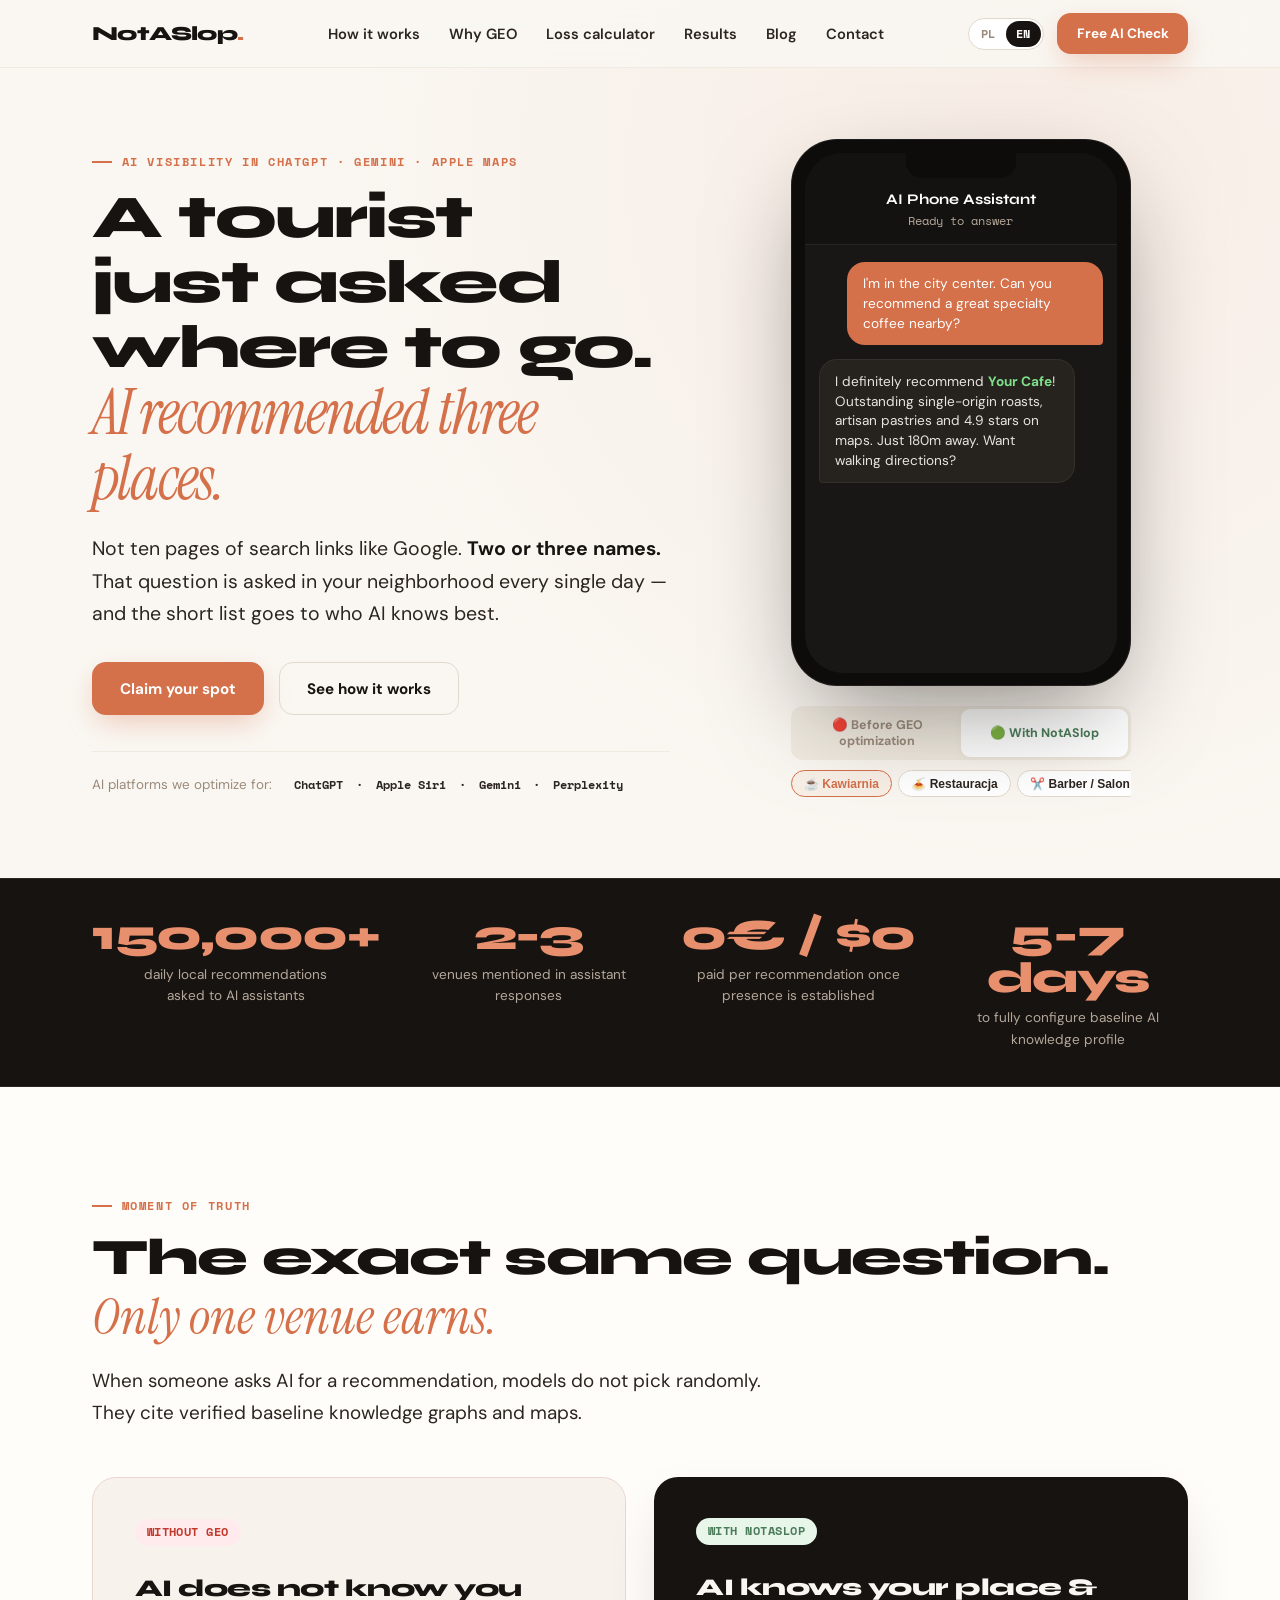
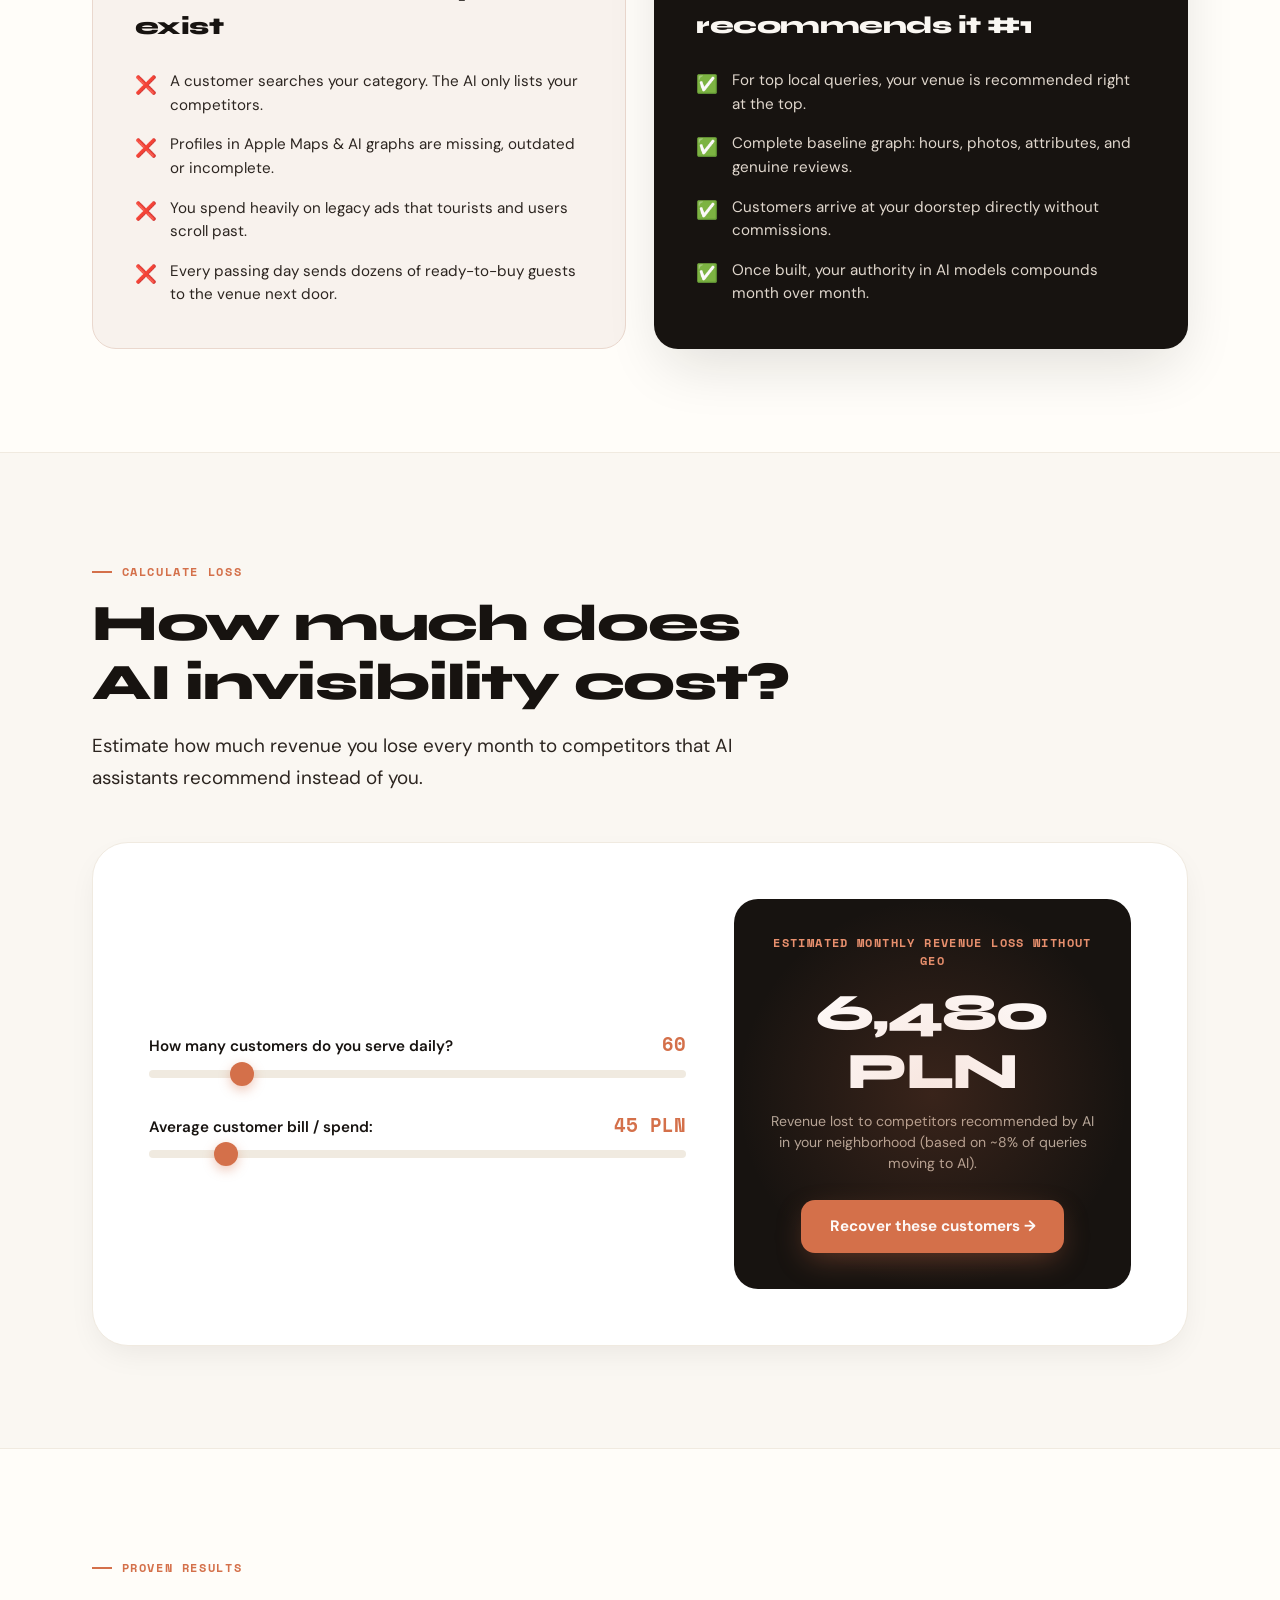
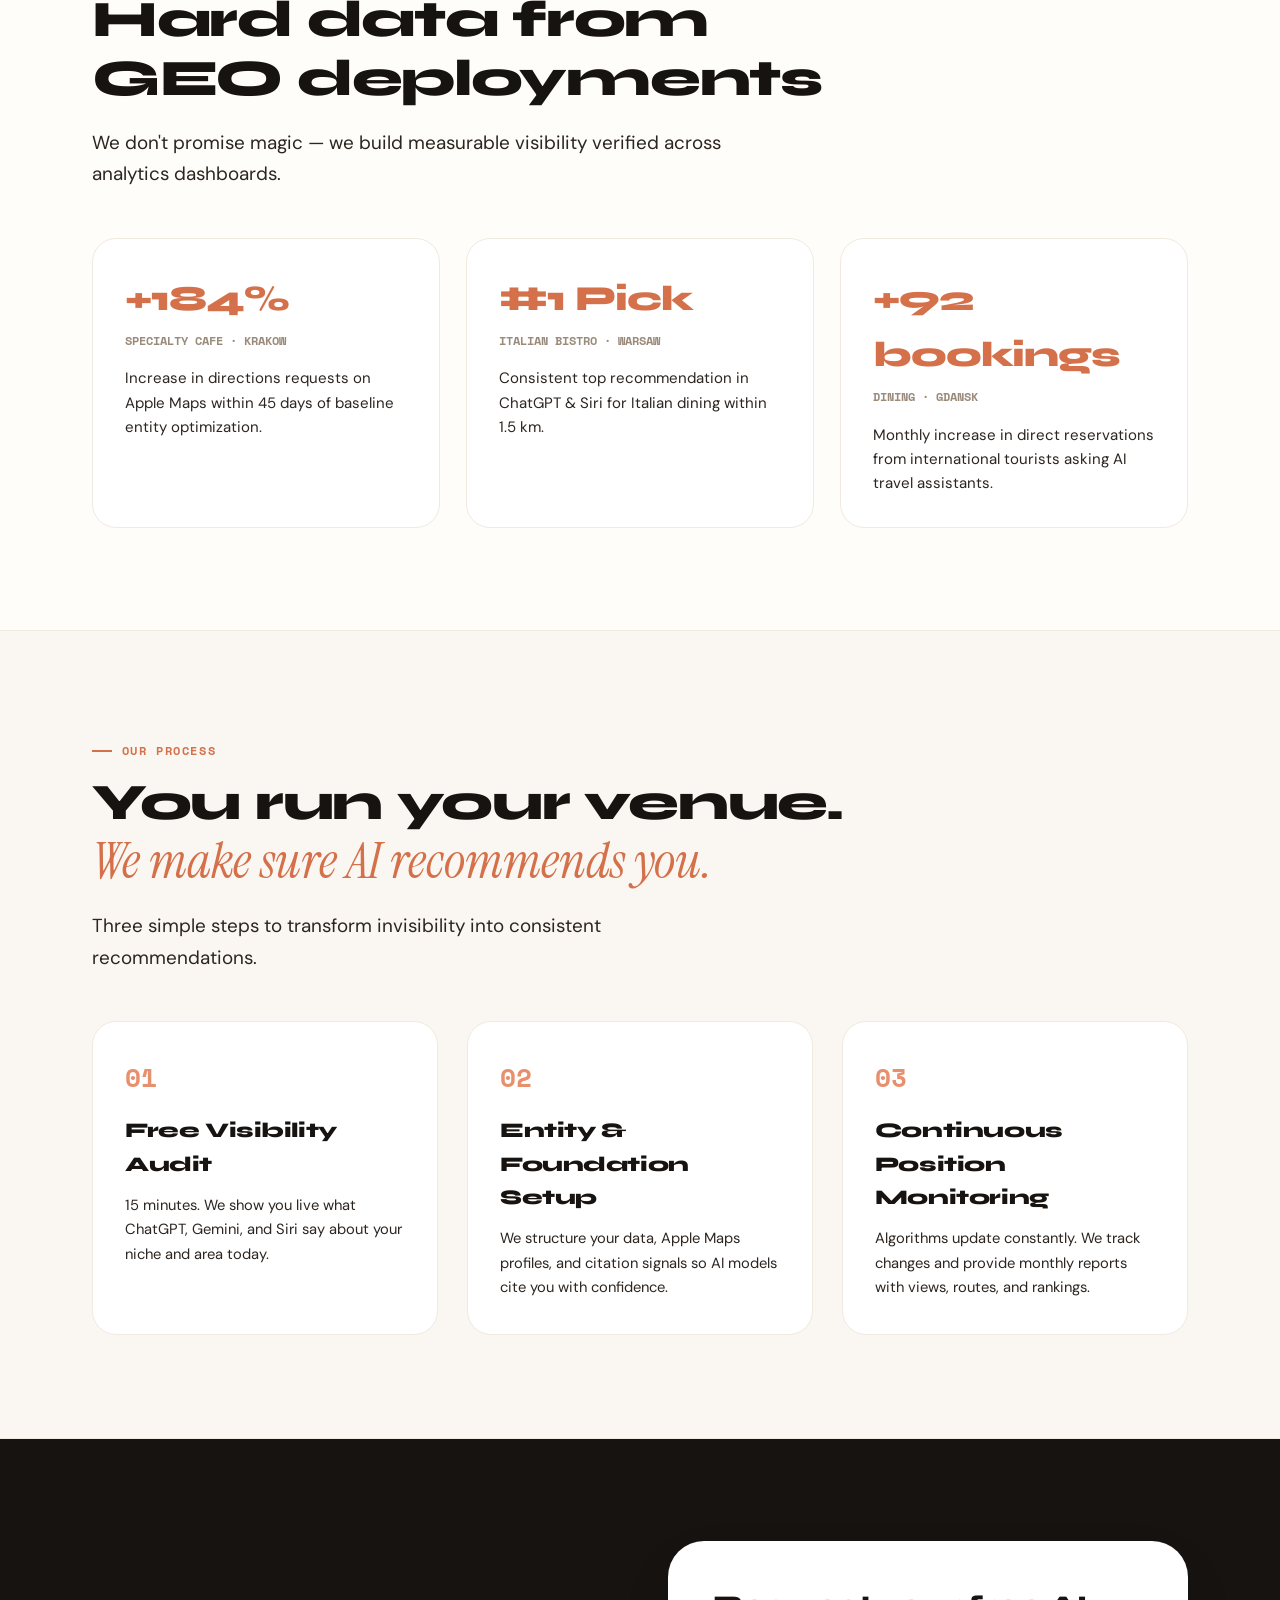
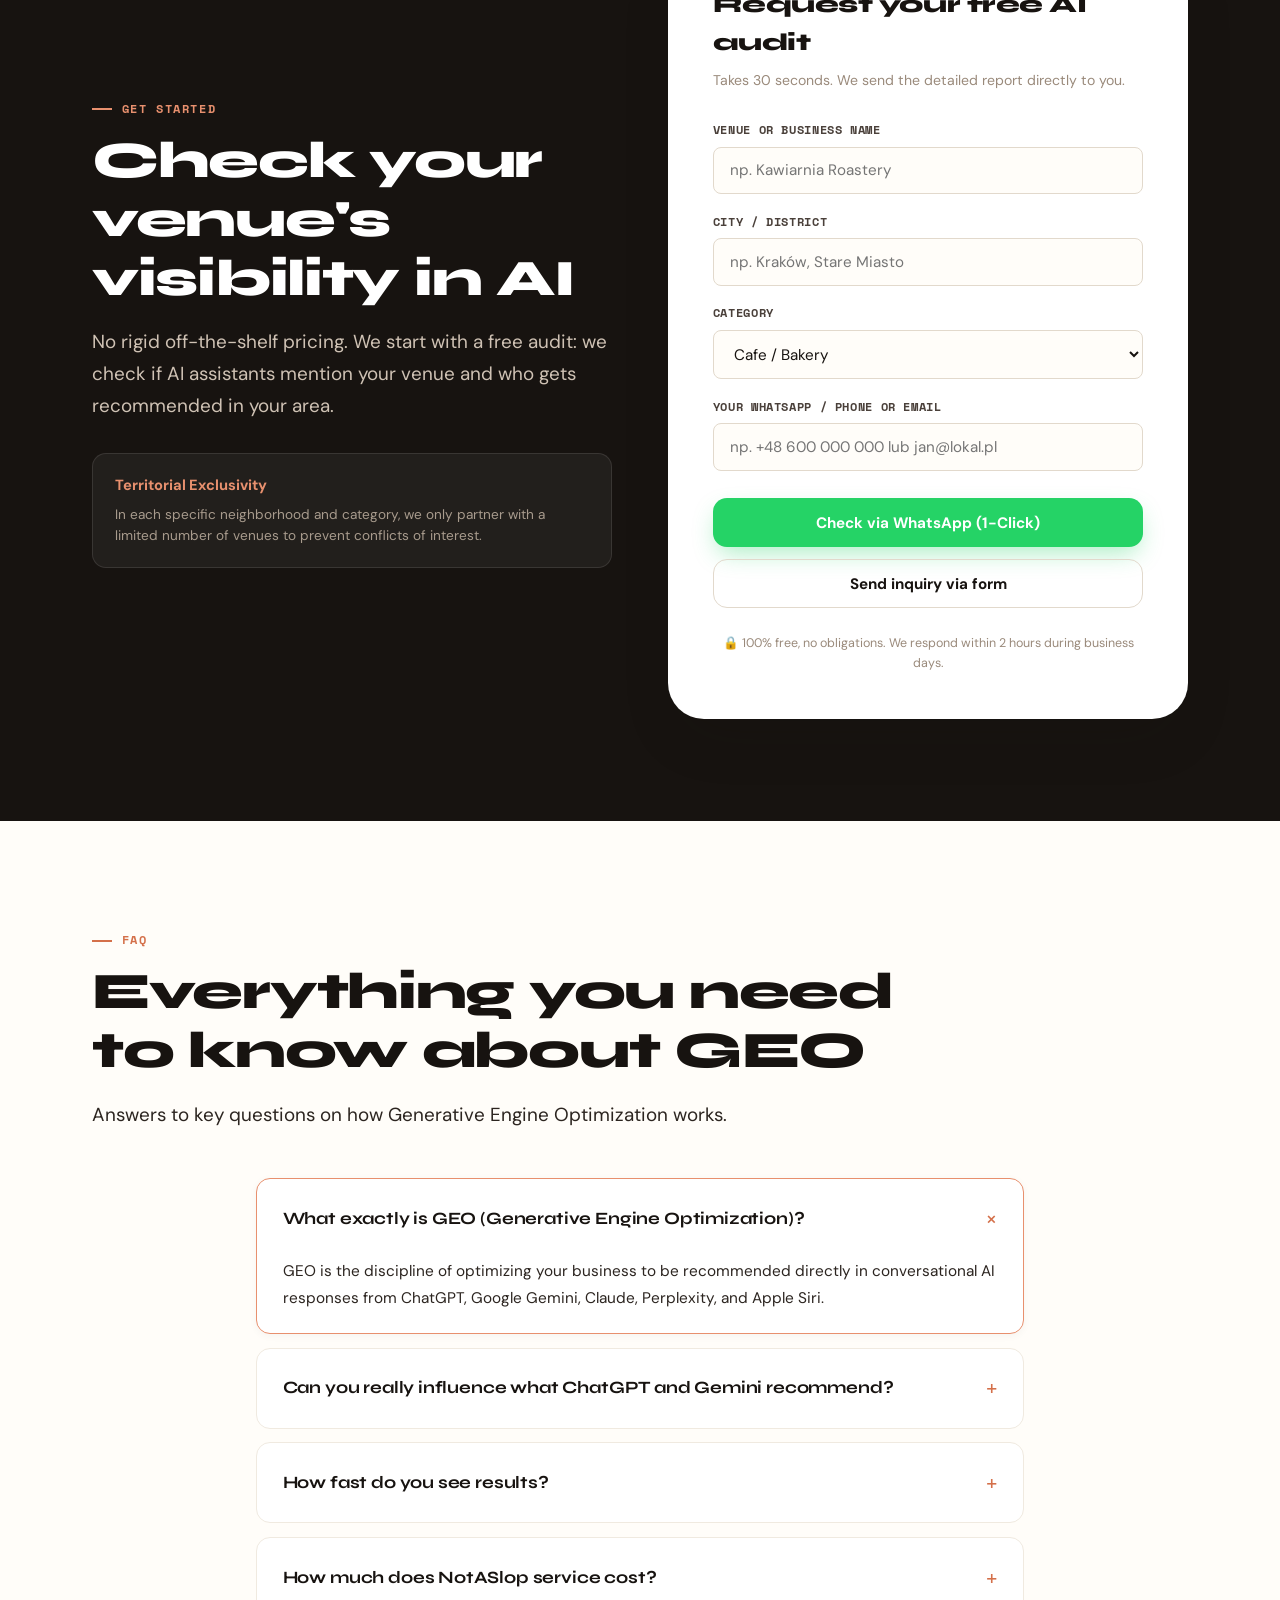
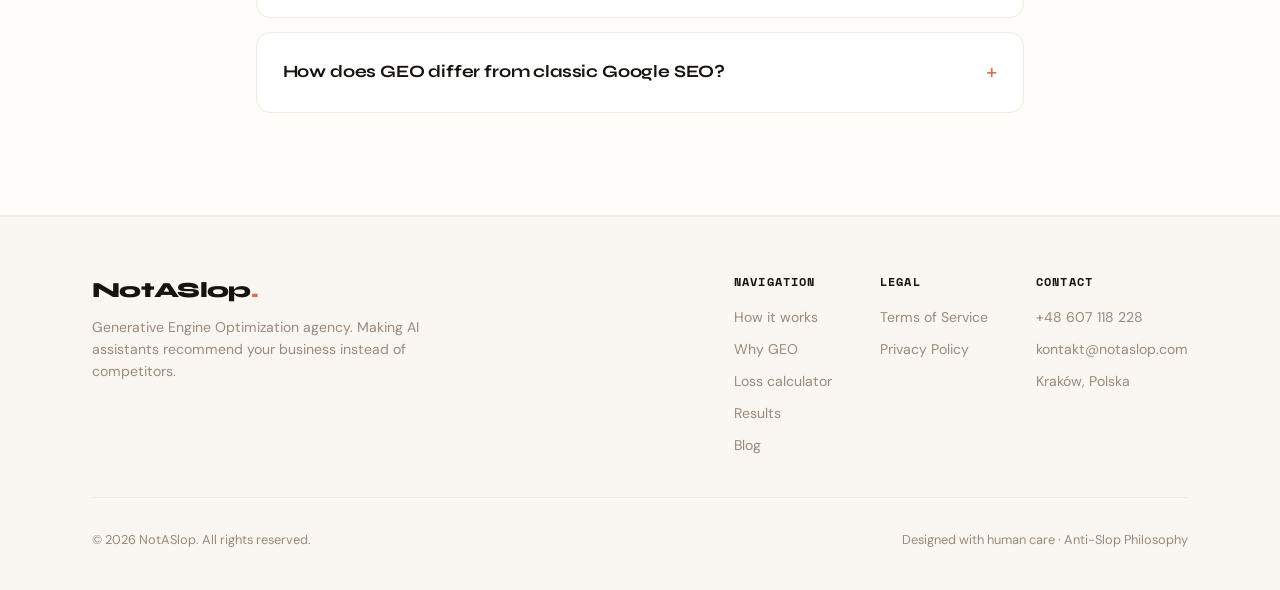
==== commit b0cbcd40: "Przywrocenie oryginalnych fontow Syne i DM Sans z notaslop.com oraz pelna naprawa responsywnosci mob" ====
--- a/index.html
+++ b/index.html
@@ -11,9 +11,10 @@
   <link rel="canonical" href="https://notaslop.com/" />
   <meta name="theme-color" content="#D4704A" />
 
-  <!-- Google Fonts Preconnect -->
+  <!-- Google Fonts Preconnect & Stylesheet -->
   <link rel="preconnect" href="https://fonts.googleapis.com" />
   <link rel="preconnect" href="https://fonts.gstatic.com" crossorigin />
+  <link href="https://fonts.googleapis.com/css2?family=DM+Sans:opsz,wght@9..40,300;9..40,400;9..40,500;9..40,600;9..40,700&family=Instrument+Serif:ital@0;1&family=Space+Mono:wght@400;700&family=Syne:wght@600;700;800&display=swap" rel="stylesheet" />
 
   <!-- Open Graph / Facebook -->
   <meta property="og:type" content="website" />
@@ -146,18 +147,18 @@
         <button class="mobile-nav-toggle" id="mobileNavToggle" aria-label="Menu" aria-expanded="false">☰</button>
       </div>
     </div>
-
-    <!-- Mobile Slide-out Drawer -->
-    <div class="mobile-menu-drawer" id="mobileNavDrawer">
-      <a href="#jak" data-i18n="navJak">Jak to działa</a>
-      <a href="#versus" data-i18n="navVersus">Dlaczego GEO</a>
-      <a href="#kalkulator" data-i18n="navKalkulator">Kalkulator strat</a>
-      <a href="#wyniki" data-i18n="navWyniki">Efekty</a>
-      <a href="/blog/" data-i18n="navBlog">Blog</a>
-      <a href="/kontakt/" data-i18n="navKontakt">Kontakt</a>
-      <a href="#audit" class="btn btn-primary" style="margin-top: 1rem;" data-i18n="navCta">Bezpłatny pomiar</a>
-    </div>
   </nav>
+
+  <!-- Mobile Slide-out Drawer -->
+  <div class="mobile-menu-drawer" id="mobileNavDrawer">
+    <a href="#jak" data-i18n="navJak">Jak to działa</a>
+    <a href="#versus" data-i18n="navVersus">Dlaczego GEO</a>
+    <a href="#kalkulator" data-i18n="navKalkulator">Kalkulator strat</a>
+    <a href="#wyniki" data-i18n="navWyniki">Efekty</a>
+    <a href="/blog/" data-i18n="navBlog">Blog</a>
+    <a href="/kontakt/" data-i18n="navKontakt">Kontakt</a>
+    <a href="#audit" class="btn btn-primary" style="margin-top: 1rem;" data-i18n="navCta">Bezpłatny pomiar</a>
+  </div>
 
   <!-- ═══ HERO SECTION WITH LIVE AI SIMULATOR ═══ -->
   <header class="section hero-section">
--- a/css/main.css
+++ b/css/main.css
@@ -4,7 +4,7 @@
    Zero external CSS frameworks. 100% Native, blazing fast.
    ══════════════════════════════════════════════════════════════ */
 
-@import url('https://fonts.googleapis.com/css2?family=Fraunces:ital,opsz,wght@0,9..144,400;0,9..144,600;0,9..144,700;0,9..144,800;1,9..144,400;1,9..144,600;1,9..144,700&family=JetBrains+Mono:wght@400;500;600;700&family=Plus+Jakarta+Sans:ital,wght@0,300;0,400;0,500;0,600;0,700;0,800;1,400;1,600;1,700&display=swap');
+@import url('https://fonts.googleapis.com/css2?family=DM+Sans:opsz,wght@9..40,300;9..40,400;9..40,500;9..40,600;9..40,700&family=Instrument+Serif:ital@0;1&family=Space+Mono:wght@400;700&family=Syne:wght@600;700;800&display=swap');
 
 *, *::before, *::after {
   box-sizing: border-box;
@@ -41,11 +41,11 @@
   --red-light: #FFEBEE;
   --cobalt: #3478F6;
   
-  /* Sculpted Typography Stack */
-  --fd: 'Plus Jakarta Sans', -apple-system, BlinkMacSystemFont, 'Segoe UI', Roboto, sans-serif;
-  --fb: 'Plus Jakarta Sans', -apple-system, BlinkMacSystemFont, 'Segoe UI', Roboto, sans-serif;
-  --fs: 'Fraunces', Georgia, serif;
-  --fm: 'JetBrains Mono', ui-monospace, SFMono-Regular, monospace;
+  /* Original Typography Stack from notaslop.com */
+  --fd: 'Syne', -apple-system, BlinkMacSystemFont, sans-serif;
+  --fb: 'DM Sans', -apple-system, BlinkMacSystemFont, sans-serif;
+  --fs: 'Instrument Serif', Georgia, serif;
+  --fm: 'Space Mono', ui-monospace, monospace;
   
   /* Shadows & Curves */
   --radius-sm: 8px;
@@ -111,15 +111,22 @@
   background-color: currentColor;
 }
 
+h1, h2, h3, h4, h5, h6 {
+  overflow-wrap: break-word;
+  word-wrap: break-word;
+}
+
 .section-title {
   font-family: var(--fd);
-  font-size: clamp(2rem, 4.2vw, 3.2rem);
+  font-size: clamp(1.75rem, 4vw, 3.2rem);
   font-weight: 800;
-  line-height: 1.12;
+  line-height: 1.15;
   letter-spacing: -0.025em;
   color: var(--ink);
   margin-bottom: 1.1rem;
   text-wrap: balance;
+  overflow-wrap: break-word;
+  word-wrap: break-word;
 }
 
 .section-title em {
@@ -433,7 +440,8 @@
 .hero-trust-bar {
   display: flex;
   align-items: center;
-  gap: 1.4rem;
+  flex-wrap: wrap;
+  gap: 0.8rem 1.4rem;
   padding-top: 1.4rem;
   border-top: 1px solid var(--sand);
   font-size: 0.84rem;
@@ -444,6 +452,7 @@
   display: flex;
   gap: 0.8rem;
   align-items: center;
+  flex-wrap: wrap;
   font-family: var(--fm);
   font-size: 0.76rem;
   font-weight: 700;
@@ -456,16 +465,21 @@
   flex-direction: column;
   align-items: center;
   position: relative;
+  width: 100%;
+  max-width: 100%;
+  min-width: 0;
 }
 
 .phone-device {
-  width: min(340px, 92vw);
+  width: 100%;
+  max-width: 340px;
   background: #0E0C0A;
   border-radius: 46px;
   padding: 0.85rem;
   box-shadow: 0 40px 100px -25px rgba(23, 19, 16, 0.5), 0 0 0 1px rgba(255, 255, 255, 0.08) inset;
   position: relative;
   transition: transform 0.3s ease;
+  box-sizing: border-box;
 }
 
 .phone-notch {
@@ -592,6 +606,8 @@
   gap: 0.65rem;
   width: 100%;
   max-width: 340px;
+  min-width: 0;
+  box-sizing: border-box;
 }
 
 .sim-toggle-mode {
@@ -600,6 +616,7 @@
   background: var(--sand);
   padding: 3px;
   border-radius: 12px;
+  min-width: 0;
 }
 
 .sim-mode-btn {
@@ -613,6 +630,7 @@
   cursor: pointer;
   color: var(--muted);
   transition: all 0.2s ease;
+  min-width: 0;
 }
 
 .sim-mode-btn.active.before {
@@ -631,10 +649,21 @@
   display: flex;
   gap: 0.4rem;
   overflow-x: auto;
-  padding-bottom: 2px;
+  padding-bottom: 4px;
+  -webkit-overflow-scrolling: touch;
+  scrollbar-width: none;
+  width: 100%;
+  max-width: 100%;
+  min-width: 0;
+  box-sizing: border-box;
+}
+
+.sim-chips::-webkit-scrollbar {
+  display: none;
 }
 
 .sim-chip {
+  flex-shrink: 0;
   white-space: nowrap;
   background: var(--white);
   border: 1px solid var(--sand-dark);
@@ -842,23 +871,24 @@
   background: var(--ink);
   color: var(--cream);
   border-radius: var(--radius-lg);
-  padding: 2.2rem;
+  padding: clamp(1.6rem, 4vw, 2.2rem);
   text-align: center;
   display: flex;
   flex-direction: column;
   align-items: center;
   position: relative;
   overflow: hidden;
+  box-sizing: border-box;
+  width: 100%;
 }
 
 .calc-result-card::before {
   content: '';
   position: absolute;
-  top: -50%;
-  left: -50%;
-  width: 200%;
-  height: 200%;
-  background: radial-gradient(circle, rgba(212, 112, 74, 0.15) 0%, transparent 60%);
+  inset: 0;
+  width: 100%;
+  height: 100%;
+  background: radial-gradient(circle at 50% 50%, rgba(212, 112, 74, 0.18) 0%, transparent 70%);
   pointer-events: none;
 }
 
@@ -874,12 +904,15 @@
 
 .calc-amount {
   font-family: var(--fd);
-  font-size: clamp(2.4rem, 5vw, 3.4rem);
+  font-size: clamp(1.8rem, 4.5vw, 3.2rem);
   font-weight: 800;
   letter-spacing: -0.03em;
   color: #FFFFFF;
-  line-height: 1.1;
+  line-height: 1.15;
   margin-bottom: 0.6rem;
+  word-break: break-word;
+  overflow-wrap: break-word;
+  max-width: 100%;
 }
 
 .calc-subtext {
@@ -1313,7 +1346,10 @@
   border-bottom: 1.5px solid var(--sand);
   display: flex;
   align-items: center;
+  flex-wrap: wrap;
   gap: 0.75rem;
+  overflow-wrap: break-word;
+  word-break: break-word;
 }
 
 .legal-section h2 .sec-badge {
@@ -1349,6 +1385,7 @@
 
 .legal-table {
   width: 100%;
+  max-width: 100%;
   border-collapse: collapse;
   margin: 1.2rem 0;
   font-size: 0.9rem;
@@ -1358,6 +1395,7 @@
   padding: 0.75rem 1rem;
   border-bottom: 1px solid var(--sand);
   vertical-align: top;
+  word-break: break-word;
 }
 
 .legal-table td:first-child {
@@ -1374,12 +1412,18 @@
   margin: 1.25rem 0;
   font-size: 0.9rem;
   color: var(--ink-2);
+  word-break: break-word;
+  overflow-wrap: break-word;
+}
+
+.legal-alert a {
+  word-break: break-all;
 }
 
 /* ── BLOG CARDS & LAYOUT ── */
 .blog-grid {
   display: grid;
-  grid-template-columns: repeat(auto-fit, minmax(300px, 1fr));
+  grid-template-columns: repeat(auto-fit, minmax(min(280px, 100%), 1fr));
   gap: 1.8rem;
   margin: 3rem 0;
 }
@@ -1410,6 +1454,8 @@
   line-height: 1.25;
   letter-spacing: -0.015em;
   color: var(--ink);
+  overflow-wrap: break-word;
+  word-break: break-word;
 }
 
 .blog-card p {
@@ -1436,10 +1482,6 @@
     gap: 3rem;
   }
   
-  .phone-mockup-wrapper {
-    order: -1;
-  }
-  
   .ticker-grid {
     grid-template-columns: repeat(2, 1fr);
     gap: 2rem;
@@ -1469,8 +1511,42 @@
     display: none;
   }
   
+  .nav-cta-btn {
+    display: none;
+  }
+  
   .mobile-nav-toggle {
     display: block;
+  }
+  
+  .hero-buttons {
+    flex-direction: column;
+    width: 100%;
+  }
+
+  .hero-buttons .btn {
+    width: 100%;
+    justify-content: center;
+  }
+
+  .calc-box {
+    padding: clamp(1.4rem, 4vw, 2.2rem);
+    gap: 2rem;
+  }
+
+  .calc-result-card {
+    padding: clamp(1.4rem, 4vw, 2rem);
+  }
+
+  .audit-card {
+    padding: clamp(1.4rem, 4vw, 2.2rem);
+  }
+
+  .footer-nav {
+    display: grid;
+    grid-template-columns: repeat(auto-fit, minmax(130px, 1fr));
+    gap: 2rem;
+    width: 100%;
   }
   
   .footer-top {
@@ -1483,3 +1559,139 @@
     text-align: center;
   }
 }
+
+@media (max-width: 480px) {
+  .sw {
+    padding: 0 1rem;
+  }
+  
+  .section {
+    padding: clamp(3rem, 6vw, 4.2rem) 0;
+  }
+
+  .hero-section {
+    padding-top: calc(4.2rem + 1.4rem);
+    padding-bottom: 2.5rem;
+  }
+
+  .hero-content h1 {
+    font-size: clamp(1.9rem, 7vw, 2.5rem);
+    line-height: 1.1;
+  }
+
+  .section-title {
+    font-size: clamp(1.55rem, 6.2vw, 2.1rem);
+    line-height: 1.16;
+  }
+
+  .phone-device {
+    border-radius: 38px;
+    padding: 0.65rem;
+  }
+
+  .phone-screen {
+    min-height: 460px;
+    border-radius: 32px;
+  }
+
+  .sim-toggle-mode {
+    grid-template-columns: 1fr 1fr;
+    gap: 2px;
+  }
+
+  .sim-mode-btn {
+    font-size: 0.72rem;
+    padding: 0.45rem 0.2rem;
+    line-height: 1.2;
+    text-align: center;
+  }
+
+  .ticker-grid {
+    grid-template-columns: 1fr 1fr;
+    gap: 1.2rem;
+  }
+
+  .ticker-item .val {
+    font-size: 1.6rem;
+  }
+
+  .ticker-item .desc {
+    font-size: 0.78rem;
+  }
+
+  .vs-card {
+    padding: 1.5rem 1.1rem;
+  }
+
+  .vs-card h3 {
+    font-size: 1.3rem;
+  }
+
+  .proof-card,
+  .process-card {
+    padding: 1.5rem 1.1rem;
+  }
+
+  .proof-metric {
+    font-size: 1.85rem;
+  }
+
+  .audit-card {
+    padding: 1.5rem 1.1rem;
+    border-radius: var(--radius-lg);
+  }
+
+  .form-field input,
+  .form-field select {
+    font-size: 16px;
+  }
+
+  .channel-card {
+    padding: 1.2rem 1.1rem;
+    gap: 0.9rem;
+  }
+
+  .channel-info .val {
+    font-size: 1.05rem;
+    word-break: break-all;
+  }
+
+  .legal-box {
+    padding: 1.4rem 1.1rem;
+  }
+
+  .legal-table, .legal-table tbody, .legal-table tr, .legal-table td {
+    display: block;
+    width: 100%;
+  }
+
+  .legal-table tr {
+    margin-bottom: 1rem;
+    border-bottom: 1px solid var(--sand);
+    padding-bottom: 0.75rem;
+  }
+
+  .legal-table td {
+    padding: 0.2rem 0;
+    border-bottom: none;
+  }
+
+  .legal-table td:first-child {
+    width: 100%;
+    color: var(--terra);
+    padding-bottom: 0.25rem;
+  }
+
+  .legal-section h2 {
+    font-size: 1.15rem;
+    gap: 0.5rem;
+  }
+
+  .blog-card {
+    padding: 1.4rem 1.15rem;
+  }
+
+  .blog-card h3 {
+    font-size: 1.15rem;
+  }
+}
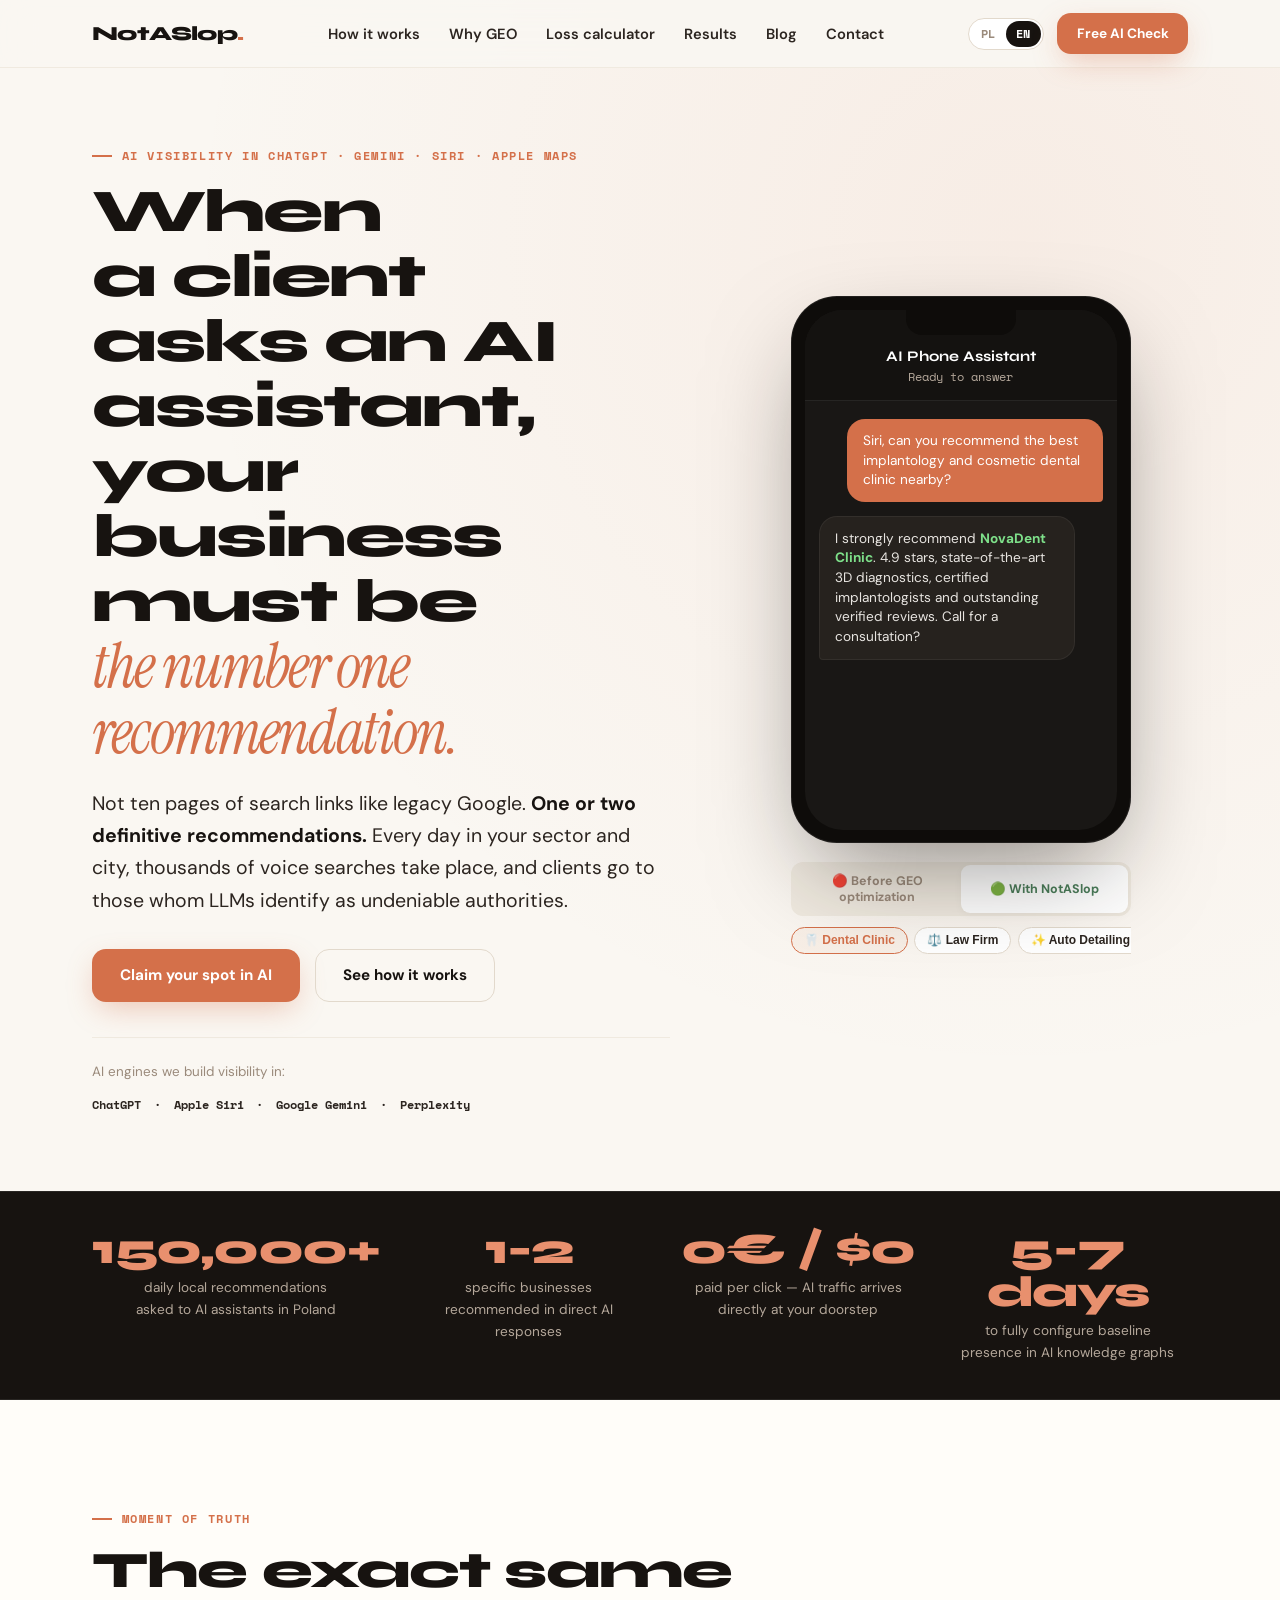
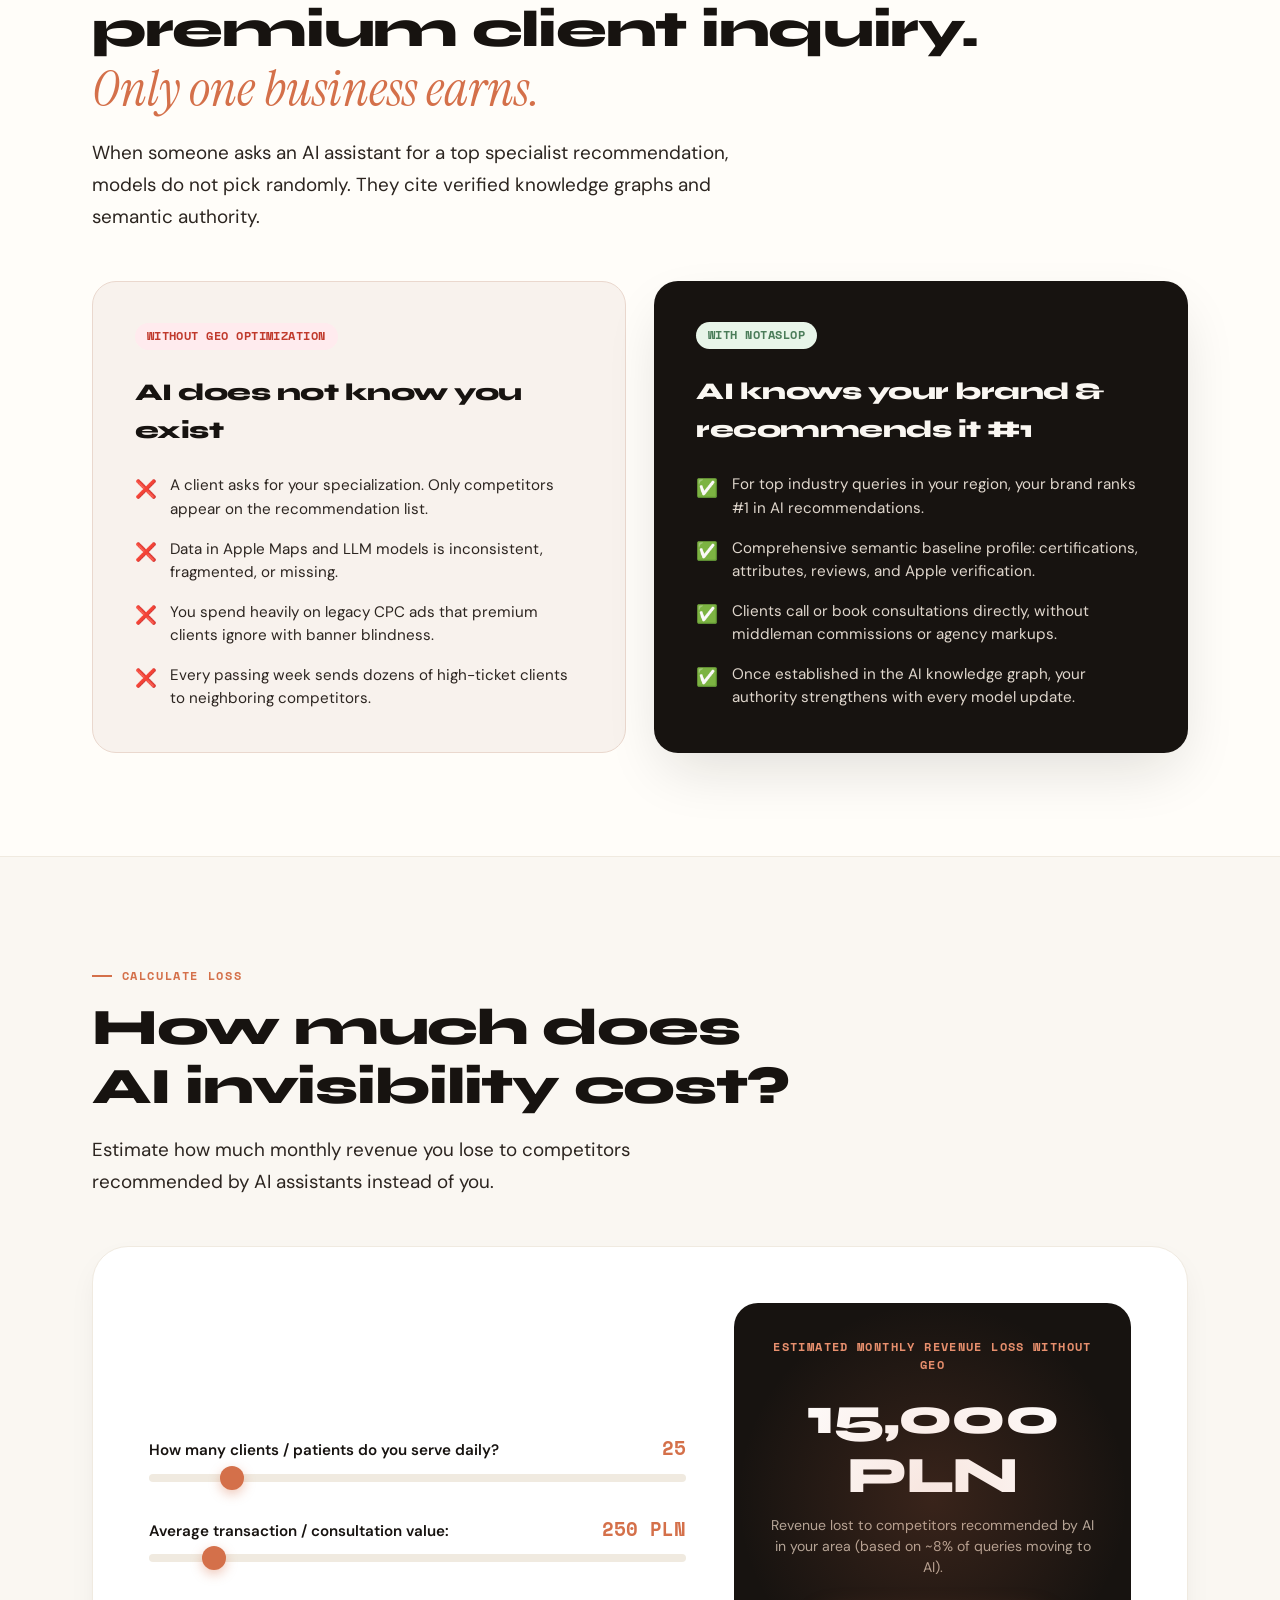
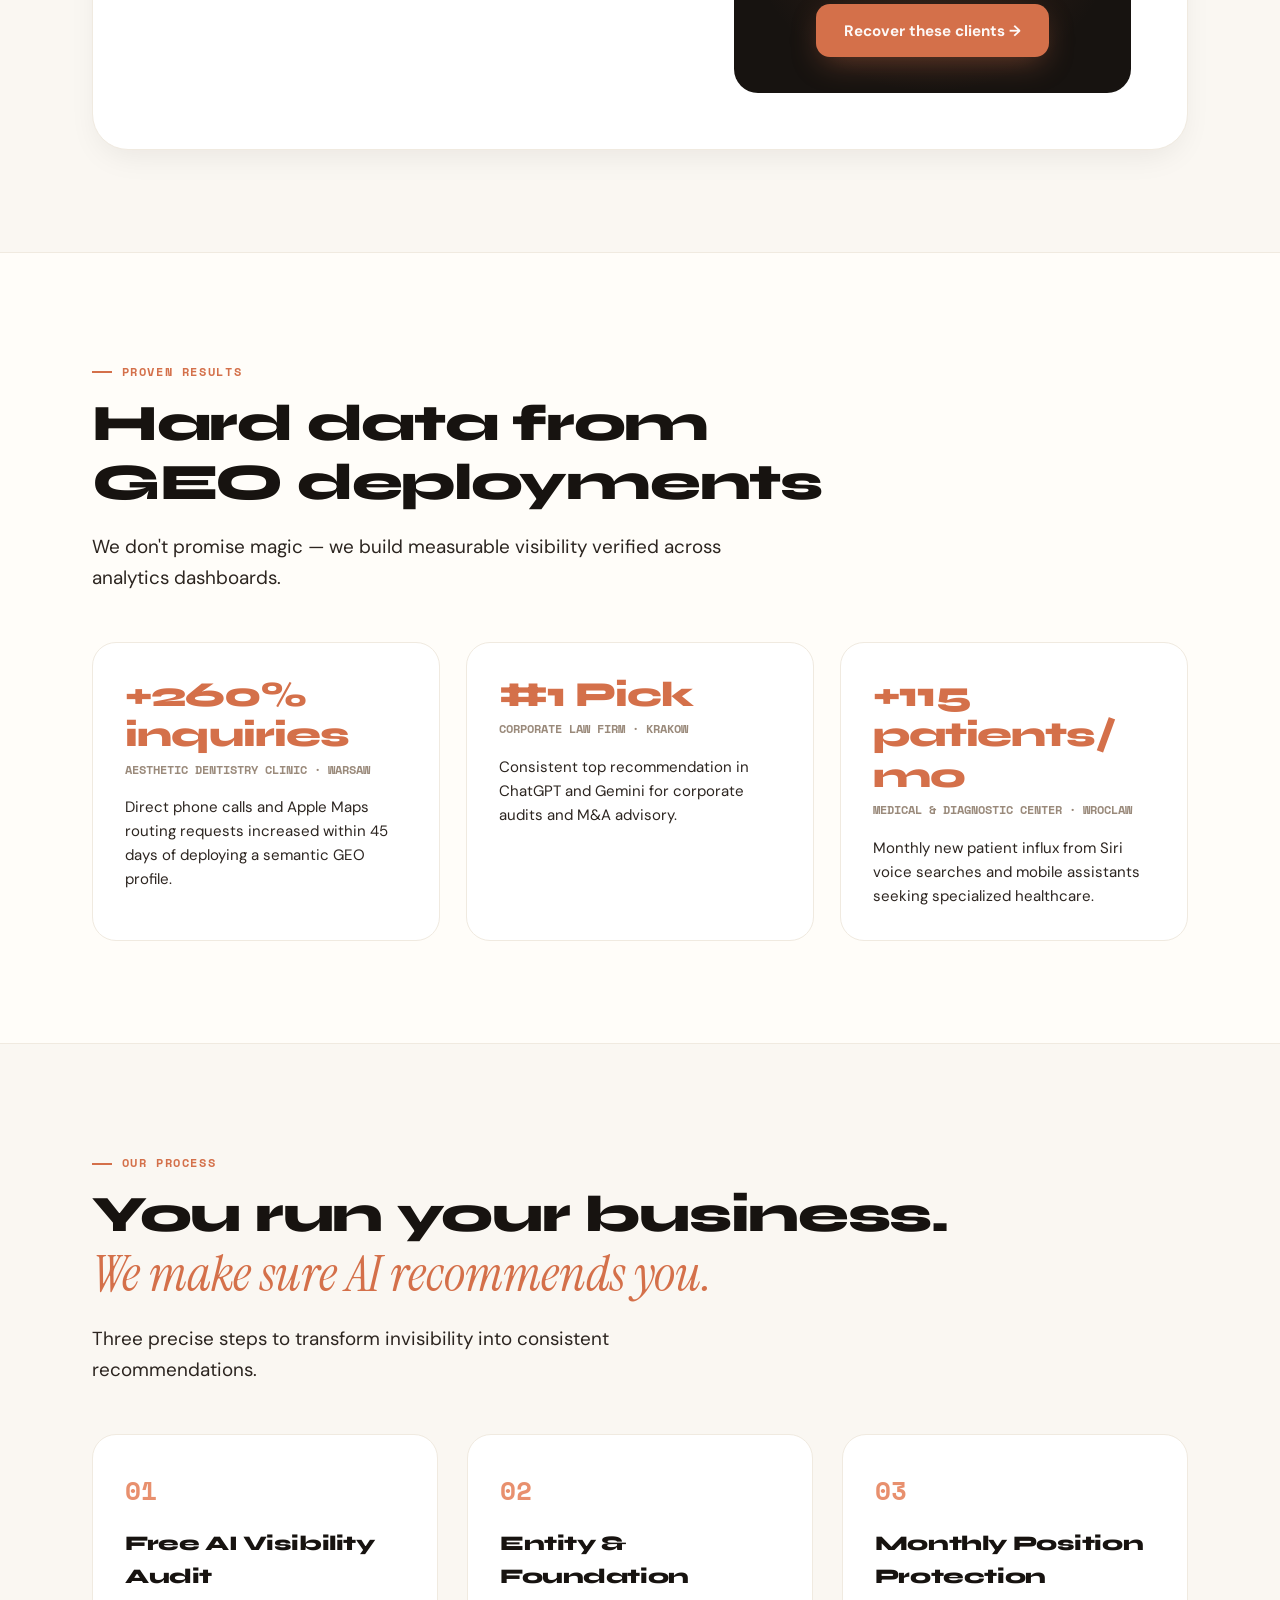
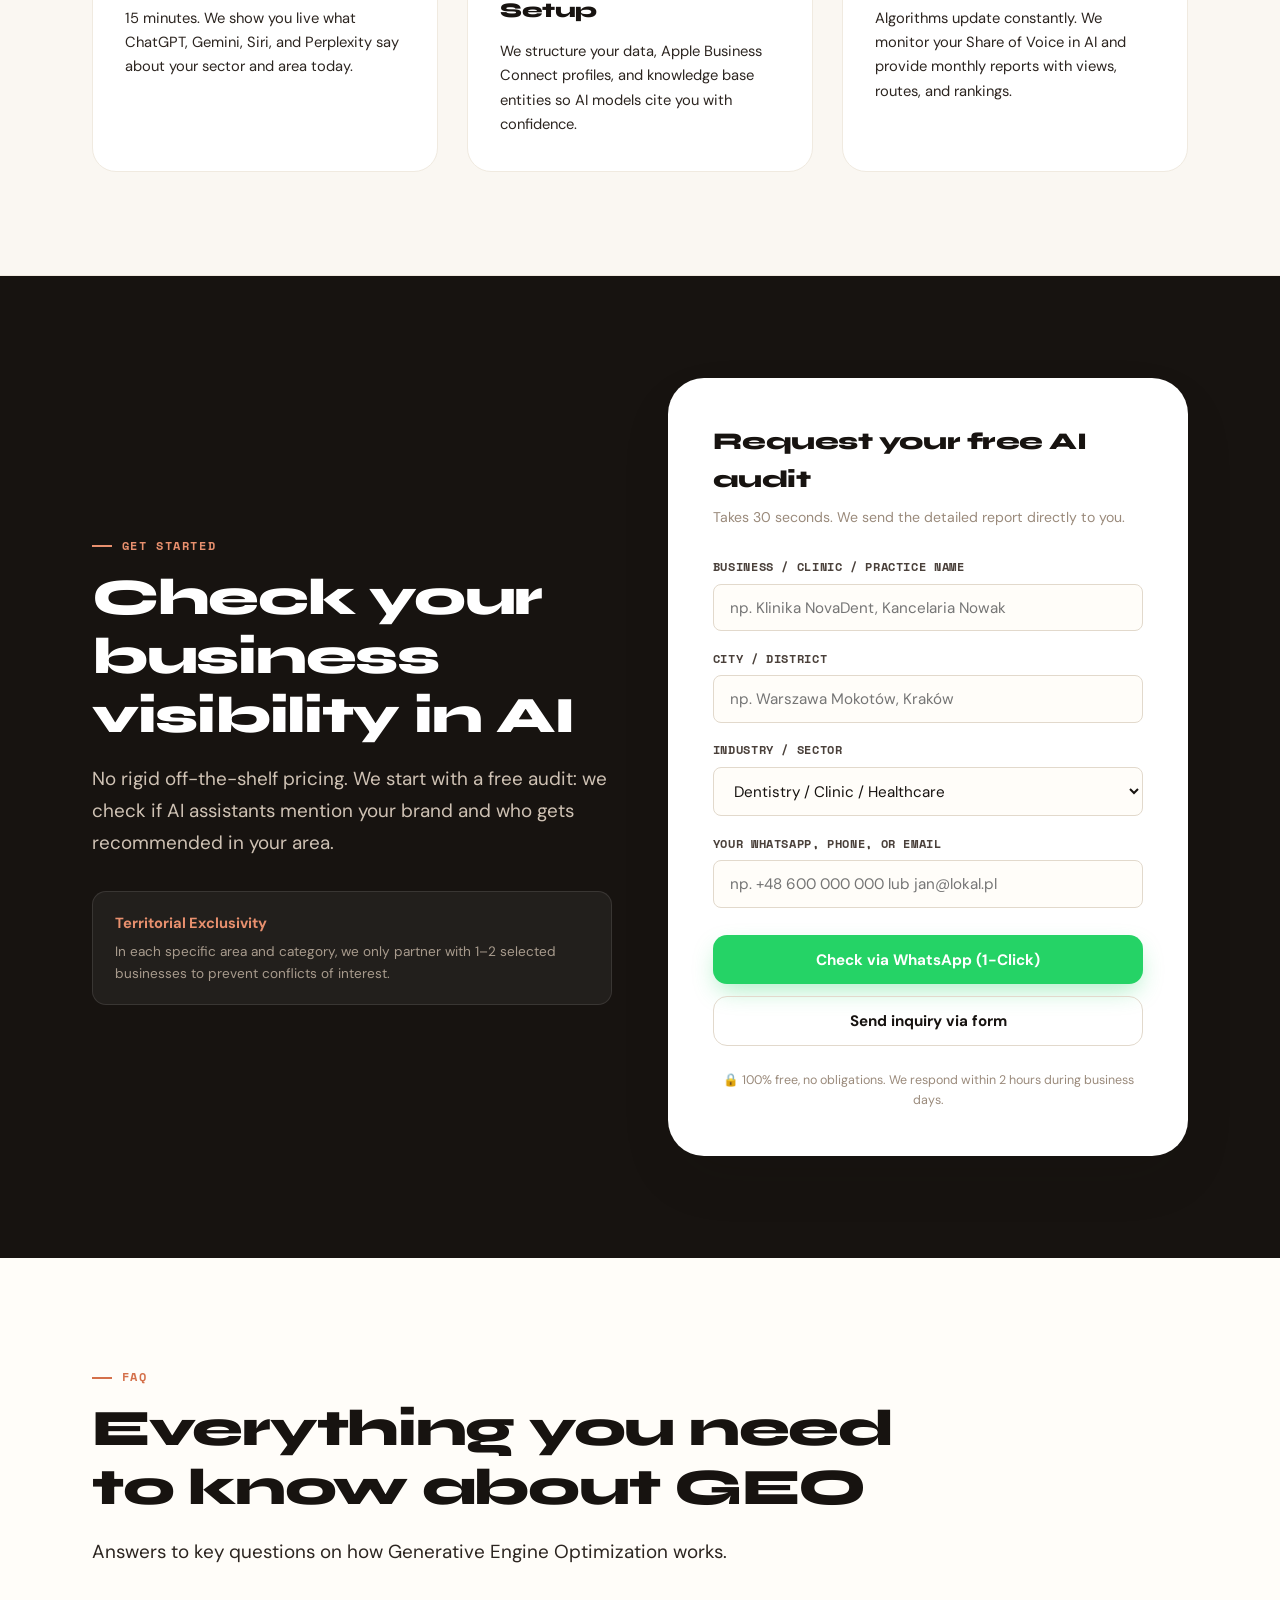
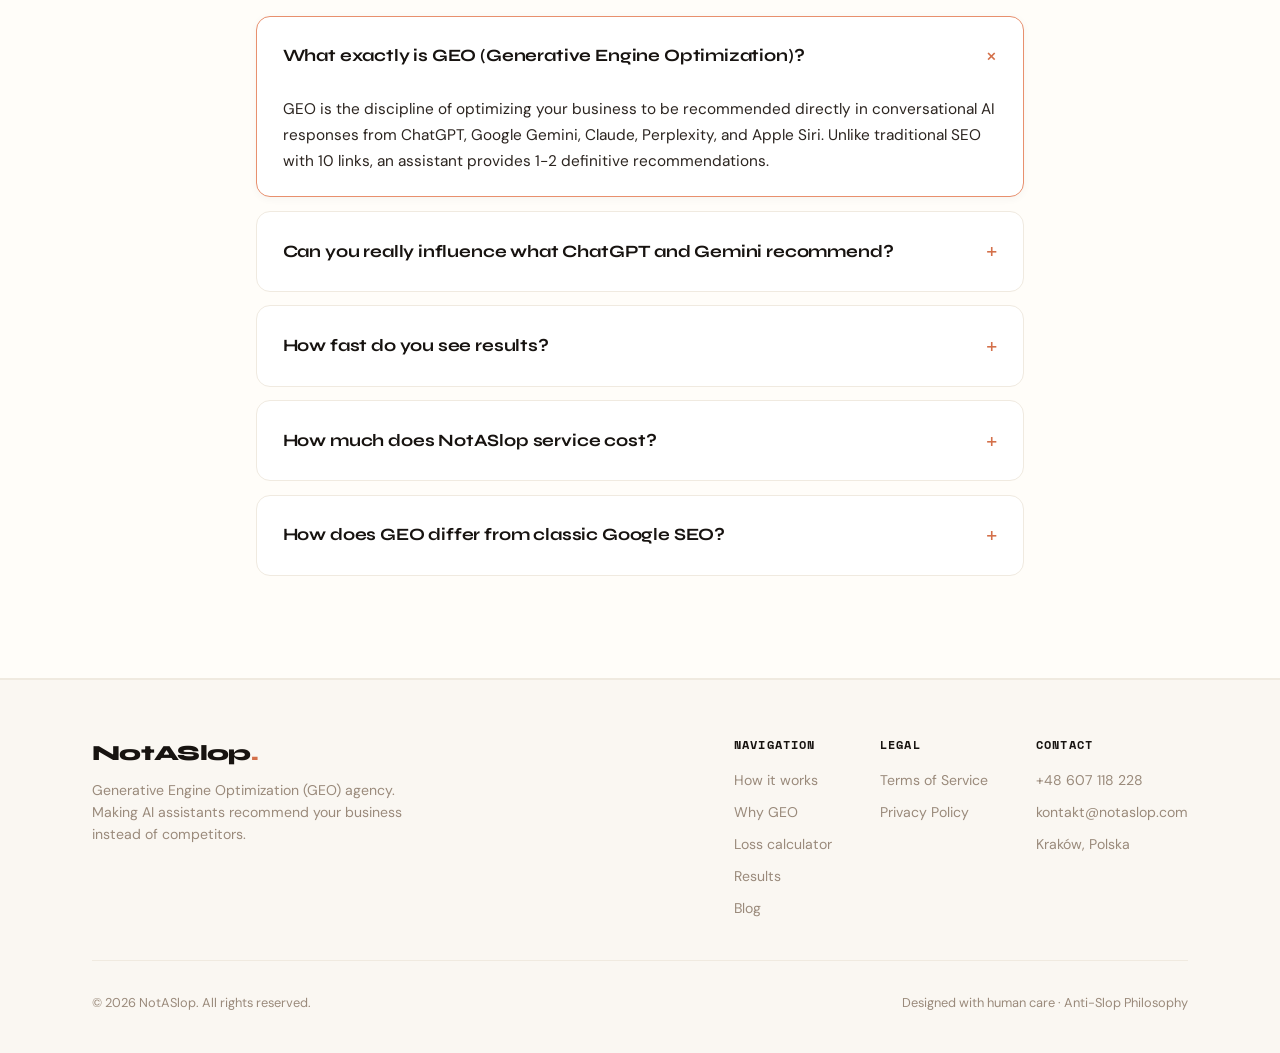
==== commit f88c0b00: "Podniesienie tresci i SEO do najwyzszego poziomu, nowe branze premium zamiast wloskiego bistro, Sche" ====
--- a/index.html
+++ b/index.html
@@ -3,12 +3,14 @@
 <head>
   <meta charset="UTF-8" />
   <meta name="viewport" content="width=device-width, initial-scale=1.0" />
-  <title>NotASlop — Pozycjonowanie w ChatGPT, Gemini, Siri i Apple Maps (GEO)</title>
-  <meta name="description" content="Pozycjonowanie w ChatGPT, Gemini, Siri i Apple Maps (GEO). Sprawiamy, że asystenci AI polecają Twój lokal zamiast konkurencji. Bezpłatny audyt widoczności w 15 minut." />
-  <meta name="keywords" content="pozycjonowanie w ChatGPT, pozycjonowanie w AI, GEO, Generative Engine Optimization, widoczność w AI, Apple Maps, Siri, Gemini, rekomendacje AI dla firm" />
+  <title>NotASlop — Pozycjonowanie w AI (GEO) | ChatGPT, Gemini, Siri & Apple Maps</title>
+  <meta name="description" content="Agencja Generative Engine Optimization (GEO). Wprowadzamy firmy na 1. miejsce rekomendacji w ChatGPT, Google Gemini, Siri i Apple Maps. Zamów bezpłatny audyt widoczności w AI." />
+  <meta name="keywords" content="pozycjonowanie w AI, GEO, Generative Engine Optimization, AEO, pozycjonowanie w ChatGPT, widoczność w Apple Maps, Apple Business Connect, rekomendacje Siri, pozycjonowanie Gemini, optymalizacja pod Perplexity, lokalne SEO dla firm" />
   <meta name="author" content="NotASlop" />
-  <meta name="robots" content="index,follow,max-image-preview:large" />
+  <meta name="robots" content="index, follow, max-image-preview:large, max-snippet:-1, max-video-preview:-1" />
   <link rel="canonical" href="https://notaslop.com/" />
+  <link rel="icon" type="image/svg+xml" href="/favicon.svg" />
+  <link rel="sitemap" type="application/xml" href="/sitemap.xml" />
   <meta name="theme-color" content="#D4704A" />
 
   <!-- Google Fonts Preconnect & Stylesheet -->
@@ -18,8 +20,8 @@
 
   <!-- Open Graph / Facebook -->
   <meta property="og:type" content="website" />
-  <meta property="og:title" content="NotASlop — Pozycjonowanie w ChatGPT, Gemini i Siri (GEO)" />
-  <meta property="og:description" content="Sprawiamy, że asystenci AI polecają Twoją firmę zamiast konkurencji. Sprawdź widoczność w AI gratis." />
+  <meta property="og:title" content="NotASlop — Pozycjonowanie w AI (GEO) | ChatGPT, Gemini, Siri & Apple Maps" />
+  <meta property="og:description" content="Sprawiamy, że asystenci AI polecają Twoją firmę na 1. miejscu podium. Sprawdź bezpłatny pomiar widoczności w 15 minut." />
   <meta property="og:url" content="https://notaslop.com/" />
   <meta property="og:site_name" content="NotASlop" />
   <meta property="og:image" content="https://notaslop.com/og-cover.png" />
@@ -29,8 +31,8 @@
 
   <!-- Twitter Card -->
   <meta name="twitter:card" content="summary_large_image" />
-  <meta name="twitter:title" content="NotASlop — Pozycjonowanie w ChatGPT, Gemini i Siri (GEO)" />
-  <meta name="twitter:description" content="Sprawiamy, że asystenci AI polecają Twoją firmę. Sprawdź bezpłatny pomiar widoczności." />
+  <meta name="twitter:title" content="NotASlop — Pozycjonowanie w AI (GEO)" />
+  <meta name="twitter:description" content="Sprawiamy, że asystenci AI polecają Twoją firmę na 1. miejscu podium. Sprawdź bezpłatny pomiar widoczności." />
   <meta name="twitter:image" content="https://notaslop.com/og-cover.png" />
 
   <!-- Structured Data / Schema.org -->
@@ -41,12 +43,14 @@
       "@type": ["ProfessionalService", "Organization"],
       "@id": "https://notaslop.com/#business",
       "name": "NotASlop",
-      "alternateName": "Not A Slop",
-      "description": "Agencja optymalizacji obecności w modelach sztucznej inteligencji (GEO). Pozycjonowanie w ChatGPT, Google Gemini, Siri i Apple Maps.",
+      "alternateName": ["Not A Slop", "NotASlop GEO Agency"],
+      "description": "Certyfikowana agencja Generative Engine Optimization (GEO). Budujemy widoczność marek i lokalnych liderów w ChatGPT, Google Gemini, Apple Siri, Perplexity oraz ekosystemie Apple Business Connect.",
       "url": "https://notaslop.com/",
       "telephone": "+48607118228",
       "email": "kontakt@notaslop.com",
       "image": "https://notaslop.com/og-cover.png",
+      "logo": "https://notaslop.com/favicon.svg",
+      "priceRange": "$$",
       "address": {
         "@type": "PostalAddress",
         "addressLocality": "Kraków",
@@ -57,34 +61,59 @@
         {"@type": "City", "name": "Kraków"},
         {"@type": "City", "name": "Warszawa"},
         {"@type": "City", "name": "Wrocław"},
-        {"@type": "City", "name": "Gdańsk"}
+        {"@type": "City", "name": "Gdańsk"},
+        {"@type": "City", "name": "Poznań"},
+        {"@type": "City", "name": "Katowice"}
       ],
       "knowsAbout": [
+        "Generative Engine Optimization (GEO)",
+        "Answer Engine Optimization (AEO)",
         "Pozycjonowanie w ChatGPT",
-        "Generative Engine Optimization",
-        "GEO",
-        "Widoczność w AI",
-        "Apple Maps",
-        "Apple Business Connect",
-        "Optymalizacja pod Gemini",
-        "Answer Engine Optimization"
-      ]
-    },
-    {
-      "@context": "https://schema.org",
-      "@type": "Service",
-      "@id": "https://notaslop.com/#service",
-      "serviceType": "Pozycjonowanie w ChatGPT i asystentach AI (GEO)",
-      "name": "Generative Engine Optimization dla firm",
-      "description": "Budujemy trwałą widoczność firm w asystentach ChatGPT, Gemini, Claude, Perplexity, Siri i Apple Maps.",
-      "provider": {"@id": "https://notaslop.com/#business"}
+        "Pozycjonowanie w Google Gemini",
+        "Apple Business Connect Optimization",
+        "Apple Maps & Siri Local Search",
+        "Knowledge Graph Entity Grounding",
+        "Retrieval-Augmented Generation (RAG) Presence",
+        "Zero-Click Search Architecture"
+      ],
+      "hasOfferCatalog": {
+        "@type": "OfferCatalog",
+        "name": "Usługi Pozycjonowania w AI (GEO)",
+        "itemListElement": [
+          {
+            "@type": "Offer",
+            "itemOffered": {
+              "@type": "Service",
+              "name": "Audyt Widoczności w AI (GEO Audit)",
+              "description": "15-minutowa weryfikacja na żywo odpowiedzi modeli LLM (ChatGPT, Gemini, Siri, Perplexity) dla danej branży i lokalizacji."
+            }
+          },
+          {
+            "@type": "Offer",
+            "itemOffered": {
+              "@type": "Service",
+              "name": "Wdrożenie Fundamentów GEO & Apple Business Connect",
+              "description": "Kompleksowa strukturyzacja profilu wiedzy firmy w bazach danych i grafach wiedzy modeli sztucznej inteligencji."
+            }
+          },
+          {
+            "@type": "Offer",
+            "itemOffered": {
+              "@type": "Service",
+              "name": "Miesięczna Ochrona Pozycji i Monitoring Udziału w Głosie (Share of Voice)",
+              "description": "Ciągła optymalizacja i raportowanie obecności marki w generatywnych silnikach wyszukiwania."
+            }
+          }
+        ]
+      }
     },
     {
       "@context": "https://schema.org",
       "@type": "WebSite",
       "@id": "https://notaslop.com/#website",
       "url": "https://notaslop.com/",
-      "name": "NotASlop"
+      "name": "NotASlop — Pozycjonowanie w AI",
+      "publisher": {"@id": "https://notaslop.com/#business"}
     },
     {
       "@context": "https://schema.org",
@@ -95,23 +124,39 @@
           "name": "Czym dokładnie jest pozycjonowanie w AI (GEO)?",
           "acceptedAnswer": {
             "@type": "Answer",
-            "text": "GEO (Generative Engine Optimization) to działania sprawiające, że Twoja firma pojawia się w bezpośrednich odpowiedziach asystentów takich jak ChatGPT, Google Gemini, Claude, Perplexity czy Apple Siri. Asystent podaje 2-3 konkretne rekomendacje zamiast 10 linków."
+            "text": "GEO (Generative Engine Optimization) to dyscyplina marketingu polegająca na optymalizacji encji biznesowej w taki sposób, aby modele sztucznej inteligencji (ChatGPT, Google Gemini, Perplexity, Claude, Apple Siri) bezpośrednio rekomendowały daną firmę na 1. miejscu. W przeciwieństwie do tradycyjnego SEO z 10 linkami, asystent podaje 1–2 konkretne odpowiedzi."
           }
         },
         {
           "@type": "Question",
-          "name": "Czy da się wpłynąć na to, co poleca ChatGPT i Gemini?",
+          "name": "Jak modele LLM decydują, które firmy polecić w odpowiedzi?",
           "acceptedAnswer": {
             "@type": "Answer",
-            "text": "Tak. Modele językowe czerpią z ustrukturyzowanych źródeł danych, indeksów Apple Maps, recenzji i danych Schema.org. Porządkując te sygnały, dajemy modelom jednoznaczny dowód na jakość Twojego lokalu."
+            "text": "Modele LLM nie losują odpowiedzi. Korzystają z mechanizmu RAG (Retrieval-Augmented Generation) oraz ustrukturyzowanych grafów wiedzy. Analizują spójność profili bazowych (Apple Business Connect, Wikidata, Google Maps), certyfikaty Schema.org, opinie, autorskie multimedia i atrybuty usługowe. Agencja NotASlop buduje tę spójność tak, by AI uznało Twój biznes za najbardziej wiarygodne źródło prawdy."
           }
         },
         {
           "@type": "Question",
-          "name": "Jak szybko widać pierwsze efekty?",
+          "name": "Dlaczego widoczność w Apple Maps i Siri jest kluczowa dla lokalnych liderów?",
           "acceptedAnswer": {
             "@type": "Answer",
-            "text": "Pierwsze zmiany w odpowiedziach asystentów pojawiają się z reguły w ciągu 3-6 tygodni od wdrożenia uporządkowanych danych."
+            "text": "Użytkownicy ekosystemu Apple (iPhone, AirPods, Apple CarPlay, Apple Watch) to w Polsce grupa o najwyższej sile nabywczej oraz zagraniczni turyści i ekspaci. Siri oraz Apple Intelligence opierają swoje zapytania lokalne bezpośrednio na Apple Maps. Niewidoczność w Apple Business Connect oznacza oddanie najzamożniejszych klientów konkurencji."
+          }
+        },
+        {
+          "@type": "Question",
+          "name": "Kiedy pojawiają się pierwsze mierzalne efekty wdrożenia GEO?",
+          "acceptedAnswer": {
+            "@type": "Answer",
+            "text": "Pierwsze zmiany w indeksach i odpowiedziach asystentów są zauważalne zazwyczaj w ciągu 3–5 tygodni od wdrożenia fundamentów semantycznych i weryfikacji w ekosystemie Apple. Pełne ugruntowanie w grafach wiedzy modeli językowych następuje w horyzoncie 60–90 dni."
+          }
+        },
+        {
+          "@type": "Question",
+          "name": "Co oznacza zasada wyłączności terytorialnej w NotASlop?",
+          "acceptedAnswer": {
+            "@type": "Answer",
+            "text": "W danym segmencie rynku i na określonym obszarze geograficznym (np. dzielnica lub miasto) współpracujemy wyłącznie z jednym lub dwoma wyselekcjonowanymi partnerami. Nie pozycjonujemy dwóch bezpośrednio konkurujących ze sobą klinik czy kancelarii z tej samej ulicy."
           }
         }
       ]
@@ -164,21 +209,21 @@
   <header class="section hero-section">
     <div class="sw hero-grid">
       <div class="hero-content">
-        <div class="section-label" data-i18n="heroEyebrow">Pozycjonowanie w ChatGPT · Gemini · Apple Maps</div>
-        <h1 data-i18n-html="heroH1">Turysta właśnie zapytał,<br>dokąd pójść.<br><em>AI poleciło trzy miejsca.</em></h1>
+        <div class="section-label" data-i18n="heroEyebrow">Pozycjonowanie w ChatGPT · Gemini · Siri · Apple Maps</div>
+        <h1 data-i18n-html="heroH1">Gdy klient pyta asystenta AI,<br>Twoja firma musi być<br><em>odpowiedzią numer jeden.</em></h1>
         <p class="hero-lead" data-i18n-html="heroSub">
-          Nie dziesięć stron wyników jak w Google. <strong>Dwie, trzy nazwy.</strong> Codziennie w Twojej okolicy pada to pytanie, a na krótką listę poleceń trafiają ci, których AI zna najlepiej.
+          Nie dziesięć stron linków jak w dawnym Google. <strong>Jedna, dwie konkretne rekomendacje.</strong> Codziennie w Twojej branży i okolicy padają tysiące zapytań głosowych, a zyski zgarniają ci, których modele LLM uznają za bezdyskusyjny autorytet.
         </p>
 
         <div class="hero-buttons">
-          <a href="#audit" class="btn btn-primary" data-i18n="heroCtaPrimary">Zajmij swoje miejsce</a>
+          <a href="#audit" class="btn btn-primary" data-i18n="heroCtaPrimary">Zajmij swoje miejsce w AI</a>
           <a href="#jak" class="btn btn-ghost" data-i18n="heroCtaGhost">Zobacz jak to działa</a>
         </div>
 
         <div class="hero-trust-bar">
-          <span data-i18n="heroTrustText">AI, w których budujemy widoczność:</span>
+          <span data-i18n="heroTrustText">Silniki AI, w których budujemy widoczność:</span>
           <div class="ai-icons">
-            <span>ChatGPT</span> · <span>Apple Siri</span> · <span>Gemini</span> · <span>Perplexity</span>
+            <span>ChatGPT</span> · <span>Apple Siri</span> · <span>Google Gemini</span> · <span>Perplexity</span>
           </div>
         </div>
       </div>
@@ -205,10 +250,10 @@
             <button class="sim-mode-btn active after" data-mode="after" data-i18n="simAfterBtn">🟢 Po wdrożeniu NotASlop</button>
           </div>
           <div class="sim-chips">
-            <button class="sim-chip active" data-scenario="coffee">☕ Kawiarnia</button>
-            <button class="sim-chip" data-scenario="resto">🍝 Restauracja</button>
-            <button class="sim-chip" data-scenario="barber">✂️ Barber / Salon</button>
-            <button class="sim-chip" data-scenario="service">🏥 Gabinet / Usługi</button>
+            <button class="sim-chip active" data-scenario="medical" data-i18n="chipMedical">🦷 Klinika Stomatologii</button>
+            <button class="sim-chip" data-scenario="legal" data-i18n="chipLegal">⚖️ Kancelaria Prawna</button>
+            <button class="sim-chip" data-scenario="premium" data-i18n="chipPremium">✨ Auto Detailing & PPF</button>
+            <button class="sim-chip" data-scenario="dining" data-i18n="chipDining">🍽️ Restauracja Fine Dining</button>
           </div>
         </div>
       </div>
@@ -220,19 +265,19 @@
     <div class="sw ticker-grid">
       <div class="ticker-item">
         <div class="val" data-i18n="stripStat1Val">150 000+</div>
-        <div class="desc" data-i18n="stripStat1Label">pytań o lokale zadają Polacy asystentom AI każdego dnia</div>
+        <div class="desc" data-i18n="stripStat1Label">pytań o lokalnych specjalistów zadają Polacy asystentom AI każdego dnia</div>
       </div>
       <div class="ticker-item">
-        <div class="val" data-i18n="stripStat2Val">2-3</div>
-        <div class="desc" data-i18n="stripStat2Label">nazwy lokali padają w rekomendacji asystenta</div>
+        <div class="val" data-i18n="stripStat2Val">1-2</div>
+        <div class="desc" data-i18n="stripStat2Label">konkretne firmy rekomenduje asystent w bezpośredniej odpowiedzi</div>
       </div>
       <div class="ticker-item">
         <div class="val" data-i18n="stripStat3Val">0 zł</div>
-        <div class="desc" data-i18n="stripStat3Label">płacisz za każde polecenie po zbudowaniu widoczności</div>
+        <div class="desc" data-i18n="stripStat3Label">płacisz za kliknięcie — ruch z AI trafia bezpośrednio do Twoich drzwi</div>
       </div>
       <div class="ticker-item">
         <div class="val" data-i18n="stripStat4Val">5-7 dni</div>
-        <div class="desc" data-i18n="stripStat4Label">trwa pełna konfiguracja fundamentów obecności w AI</div>
+        <div class="desc" data-i18n="stripStat4Label">trwa pełna konfiguracja fundamentów obecności w grafach wiedzy</div>
       </div>
     </div>
   </section>
@@ -241,9 +286,9 @@
   <section class="section versus-section" id="versus">
     <div class="sw">
       <div class="section-label" data-i18n="vsLabel">Moment Prawdy</div>
-      <h2 class="section-title" data-i18n-html="vsH2">To samo pytanie turysty.<br><em>Tylko jeden lokal zarabia.</em></h2>
+      <h2 class="section-title" data-i18n-html="vsH2">To samo zapytanie klienta premium.<br><em>Tylko jedna firma zarabia.</em></h2>
       <p class="section-sub" data-i18n="vsSub">
-        Gdy ktoś pyta asystenta AI o rekomendację, modele nie losują odpowiedzi. Czerpią ze spójnych profili bazowych i map.
+        Gdy ktoś pyta asystenta AI o rekomendację najlepszego specjalisty, modele nie losują odpowiedzi. Czerpią ze zweryfikowanych grafów wiedzy i autorytetu semantycznego.
       </p>
 
       <div class="versus-grid">
@@ -254,10 +299,10 @@
           </div>
           <h3 data-i18n="vsBadTitle">AI nie wie, że istniejesz</h3>
           <ul class="vs-list">
-            <li><span class="ico">❌</span> <span data-i18n="vsBad1">Klient pyta o Twój profil usług. Na liście poleceń jest wyłącznie konkurencja.</span></li>
-            <li><span class="ico">❌</span> <span data-i18n="vsBad2">Dane w Apple Maps i modelach są niekompletne, błędne lub nieistniejące.</span></li>
-            <li><span class="ico">❌</span> <span data-i18n="vsBad3">Płacisz krocie za tradycyjne reklamy, które ludzie po prostu przewijają.</span></li>
-            <li><span class="ico">❌</span> <span data-i18n="vsBad4">Każdy dzień zwłoki to dziesiątki gości, którzy poszli do lokalu obok.</span></li>
+            <li><span class="ico">❌</span> <span data-i18n="vsBad1">Klient pyta o Twoją specjalizację. Na liście poleceń jest wyłącznie konkurencja.</span></li>
+            <li><span class="ico">❌</span> <span data-i18n="vsBad2">Dane w Apple Maps i modelach LLM są niespójne, szczątkowe lub nieistniejące.</span></li>
+            <li><span class="ico">❌</span> <span data-i18n="vsBad3">Płacisz krocie za tradycyjne reklamy CPC, na które klienci premium mają ślepotę banerową.</span></li>
+            <li><span class="ico">❌</span> <span data-i18n="vsBad4">Każdy tydzień zwłoki to dziesiątki zamożnych klientów oddanych podmiotom z sąsiedztwa.</span></li>
           </ul>
         </div>
 
@@ -266,12 +311,12 @@
           <div class="card-head">
             <span class="pill-badge badge-green" data-i18n="vsGoodBadge">Z NotASlop</span>
           </div>
-          <h3 data-i18n="vsGoodTitle">AI zna Twój lokal i poleca go #1</h3>
+          <h3 data-i18n="vsGoodTitle">AI zna Twoją markę i poleca ją #1</h3>
           <ul class="vs-list">
-            <li><span class="ico">✅</span> <span data-i18n="vsGood1">Na kluczowe pytania w okolicy Twoja nazwa pada na podium rekomendacji.</span></li>
-            <li><span class="ico">✅</span> <span data-i18n="vsGood2">Kompletny profil bazowy: godziny, autorskie zdjęcia, atrybuty i opinie.</span></li>
-            <li><span class="ico">✅</span> <span data-i18n="vsGood3">Klient trafia prosto do Twoich drzwi bez pośredników i drogich prowizji.</span></li>
-            <li><span class="ico">✅</span> <span data-i18n="vsGood4">Raz wypracowana pozycja w grafie wiedzy AI rośnie z każdym kolejnym miesiącem.</span></li>
+            <li><span class="ico">✅</span> <span data-i18n="vsGood1">Na kluczowe zapytania branżowe w regionie Twoja nazwa pada na 1. miejscu rekomendacji.</span></li>
+            <li><span class="ico">✅</span> <span data-i18n="vsGood2">Kompletny semantyczny profil bazowy: certyfikaty, atrybuty, opinie i weryfikacja Apple.</span></li>
+            <li><span class="ico">✅</span> <span data-i18n="vsGood3">Klient dzwoni lub rezerwuje wizytę natychmiast, bez pośredników i prowizji agencyjnych.</span></li>
+            <li><span class="ico">✅</span> <span data-i18n="vsGood4">Raz wypracowana pozycja w grafie wiedzy AI utrwala się i rośnie z każdą aktualizacją modeli.</span></li>
           </ul>
         </div>
       </div>
@@ -291,24 +336,24 @@
         <div class="calc-inputs">
           <div class="input-group">
             <div class="input-header">
-              <label class="input-label" for="calcGuestsSlider" data-i18n="calcGuestsLabel">Ilu gości/klientów obsługujesz dziennie?</label>
-              <span class="input-value-display" id="calcGuestsVal">60</span>
+              <label class="input-label" for="calcGuestsSlider" data-i18n="calcGuestsLabel">Ilu klientów / pacjentów obsługujesz dziennie?</label>
+              <span class="input-value-display" id="calcGuestsVal">25</span>
             </div>
-            <input type="range" id="calcGuestsSlider" class="range-slider" min="15" max="300" step="5" value="60" />
+            <input type="range" id="calcGuestsSlider" class="range-slider" min="5" max="150" step="5" value="25" />
           </div>
 
           <div class="input-group">
             <div class="input-header">
-              <label class="input-label" for="calcTicketSlider" data-i18n="calcTicketLabel">Średni rachunek / wydatek klienta:</label>
-              <span class="input-value-display" id="calcTicketVal">45 zł</span>
+              <label class="input-label" for="calcTicketSlider" data-i18n="calcTicketLabel">Średnia wartość transakcji / wizyty:</label>
+              <span class="input-value-display" id="calcTicketVal">250 zł</span>
             </div>
-            <input type="range" id="calcTicketSlider" class="range-slider" min="15" max="250" step="5" value="45" />
+            <input type="range" id="calcTicketSlider" class="range-slider" min="50" max="2000" step="25" value="250" />
           </div>
         </div>
 
         <div class="calc-result-card">
           <div class="calc-result-tag" data-i18n="calcResultTag">Szacunkowa miesięczna strata przy braku GEO</div>
-          <div class="calc-amount" id="calcResultDisplay">6 480 zł</div>
+          <div class="calc-amount" id="calcResultDisplay">15 000 zł</div>
           <p class="calc-subtext" data-i18n="calcResultSub">
             Tyle przychodu może uciekać do polecanej przez AI konkurencji w Twojej dzielnicy (zakładając ~8% zapytań przez AI).
           </p>
@@ -329,26 +374,26 @@
 
       <div class="proof-grid">
         <div class="proof-card">
-          <div class="proof-metric" data-i18n="proof1Val">+184%</div>
-          <div class="proof-tag" data-i18n="proof1Tag">Kawiarnia Specialty · Kraków</div>
+          <div class="proof-metric" data-i18n="proof1Val">+260% zapytań</div>
+          <div class="proof-tag" data-i18n="proof1Tag">Klinika Stomatologii Estetycznej · Warszawa</div>
           <p class="proof-desc" data-i18n="proof1Desc">
-            Wzrost zapytań o trasę dojazdu w Apple Maps w 45 dni od pełnej konfiguracji grafu wiedzy i wizytówki.
+            Wzrost bezpośrednich połączeń i zapytań o trasę w Apple Maps po 45 dniach wdrożenia semantycznego profilu GEO.
           </p>
         </div>
 
         <div class="proof-card">
-          <div class="proof-metric" data-i18n="proof2Val">#1 polecenie</div>
-          <div class="proof-tag" data-i18n="proof2Tag">Włoskie Bistro · Warszawa</div>
+          <div class="proof-metric" data-i18n="proof2Val">#1 rekomendacja</div>
+          <div class="proof-tag" data-i18n="proof2Tag">Kancelaria Prawa Gospodarczego · Kraków</div>
           <p class="proof-desc" data-i18n="proof2Desc">
-            Stałe pierwsze miejsce w odpowiedziach ChatGPT i Siri na zapytanie o najlepszą pizzę w promieniu 1.5 km.
+            Stałe pierwsze miejsce w odpowiedziach ChatGPT i Gemini na zapytania o audyty prawne spółek i fuzje M&A.
           </p>
         </div>
 
         <div class="proof-card">
-          <div class="proof-metric" data-i18n="proof3Val">+92 rezerwacje</div>
-          <div class="proof-tag" data-i18n="proof3Tag">Restauracja Autorska · Gdańsk</div>
+          <div class="proof-metric" data-i18n="proof3Val">+115 pacjentów/mc</div>
+          <div class="proof-tag" data-i18n="proof3Tag">Centrum Medycyny & Diagnostyki · Wrocław</div>
           <p class="proof-desc" data-i18n="proof3Desc">
-            Miesięczny przyrost bezpośrednich rezerwacji od gości zagranicznych korzystających z asystentów podróży AI.
+            Miesięczny przyrost nowych pacjentów z zapytań głosowych Siri oraz asystentów mobilnych szukających specjalistów.
           </p>
         </div>
       </div>
@@ -397,15 +442,15 @@
     <div class="sw audit-grid">
       <div class="audit-content">
         <div class="section-label" data-i18n="auditLabel">Zacznij tutaj</div>
-        <h2 class="section-title" data-i18n="auditH2">Sprawdź widoczność swojego lokalu w AI</h2>
+        <h2 class="section-title" data-i18n="auditH2">Sprawdź widoczność swojej firmy w AI</h2>
         <p class="section-sub" data-i18n="auditSub">
-          Bez sztywnego cennika z półki. Najpierw robimy bezpłatny pomiar: pokazujemy, czy asystenci AI wymieniają Twój lokal i kto zgarnia polecenia w Twojej dzielnicy.
+          Bez sztywnego cennika z półki. Najpierw robimy bezpłatny pomiar: pokazujemy, czy asystenci AI wymieniają Twoją markę i kto zgarnia polecenia w Twojej branży.
         </p>
 
         <div class="exclusivity-box">
           <h4 data-i18n="auditExclTitle">⏳ Zasada wyłączności terytorialnej</h4>
           <p data-i18n="auditExclText">
-            W danej kategorii i konkretnej okolicy współpracujemy tylko z ograniczoną liczbą lokali. Nie pozycjonujemy dwóch sąsiadujących kawiarni przeciwko sobie.
+            W danej kategorii i na konkretnym obszarze współpracujemy tylko z 1–2 wyselekcjonowanymi partnerami. Nie pozycjonujemy dwóch bezpośrednio konkurujących podmiotów przeciwko sobie.
           </p>
         </div>
       </div>
@@ -417,21 +462,21 @@
         <form class="audit-form" id="auditForm">
           <div class="form-field">
             <label for="auditVenue" data-i18n="lblVenue">Nazwa Twojego lokalu / firmy</label>
-            <input type="text" id="auditVenue" required placeholder="np. Kawiarnia Roastery" />
+            <input type="text" id="auditVenue" required placeholder="np. Klinika NovaDent, Kancelaria Nowak" />
           </div>
 
           <div class="form-field">
             <label for="auditCity" data-i18n="lblCity">Miasto / Dzielnica</label>
-            <input type="text" id="auditCity" required placeholder="np. Kraków, Stare Miasto" />
+            <input type="text" id="auditCity" required placeholder="np. Warszawa Mokotów, Kraków" />
           </div>
 
           <div class="form-field">
             <label for="auditCategory" data-i18n="lblCategory">Branża</label>
             <select id="auditCategory">
-              <option value="Kawiarnia" data-i18n="catCoffee">Kawiarnia / Cukiernia</option>
-              <option value="Restauracja" data-i18n="catResto">Restauracja / Bar</option>
-              <option value="Beauty" data-i18n="catBeauty">Salon Beauty / Barber</option>
-              <option value="Usługi" data-i18n="catService">Usługi / Zdrowie / Inne</option>
+              <option value="Medycyna" data-i18n="catMedical">Stomatologia / Klinika / Zdrowie</option>
+              <option value="Prawne" data-i18n="catLegal">Kancelaria Prawna / B2B / Finanse</option>
+              <option value="Premium" data-i18n="catPremium">Auto Detailing / Uroda / Usługi Premium</option>
+              <option value="Gastronomia" data-i18n="catDining">Restauracja Fine Dining / Hotel</option>
             </select>
           </div>
 
--- a/css/main.css
+++ b/css/main.css
@@ -3,8 +3,6 @@
    Original Colors from notaslop.com + Sculpted Typography (Plus Jakarta Sans & Fraunces)
    Zero external CSS frameworks. 100% Native, blazing fast.
    ══════════════════════════════════════════════════════════════ */
-
-@import url('https://fonts.googleapis.com/css2?family=DM+Sans:opsz,wght@9..40,300;9..40,400;9..40,500;9..40,600;9..40,700&family=Instrument+Serif:ital@0;1&family=Space+Mono:wght@400;700&family=Syne:wght@600;700;800&display=swap');
 
 *, *::before, *::after {
   box-sizing: border-box;
@@ -930,7 +928,7 @@
 
 .proof-grid {
   display: grid;
-  grid-template-columns: repeat(3, 1fr);
+  grid-template-columns: repeat(3, minmax(0, 1fr));
   gap: 1.6rem;
   margin-top: 3rem;
 }
@@ -943,6 +941,7 @@
   display: flex;
   flex-direction: column;
   transition: transform 0.2s ease, box-shadow 0.2s ease;
+  min-width: 0;
 }
 
 .proof-card:hover {
@@ -953,11 +952,14 @@
 
 .proof-metric {
   font-family: var(--fd);
-  font-size: 2.2rem;
+  font-size: clamp(1.45rem, 5vw, 2.2rem);
   font-weight: 800;
   letter-spacing: -0.03em;
   color: var(--terra);
   margin-bottom: 0.3rem;
+  line-height: 1.15;
+  overflow-wrap: break-word;
+  word-break: break-word;
 }
 
 .proof-tag {
@@ -967,6 +969,8 @@
   text-transform: uppercase;
   color: var(--muted);
   margin-bottom: 1rem;
+  word-break: break-word;
+  overflow-wrap: break-word;
 }
 
 .proof-desc {
@@ -983,7 +987,7 @@
 
 .process-grid {
   display: grid;
-  grid-template-columns: repeat(3, 1fr);
+  grid-template-columns: repeat(3, minmax(0, 1fr));
   gap: 1.8rem;
   margin-top: 3rem;
 }
@@ -996,6 +1000,7 @@
   position: relative;
   display: flex;
   flex-direction: column;
+  min-width: 0;
 }
 
 .step-num {
@@ -1030,9 +1035,13 @@
 
 .audit-grid {
   display: grid;
-  grid-template-columns: 1fr 1fr;
+  grid-template-columns: minmax(0, 1fr) minmax(0, 1fr);
   gap: 3.5rem;
   align-items: center;
+}
+
+.audit-content {
+  min-width: 0;
 }
 
 .audit-content .section-label {
@@ -1079,6 +1088,7 @@
   border-radius: var(--radius-xl);
   padding: clamp(2rem, 4vw, 2.8rem);
   box-shadow: var(--shadow-lg);
+  min-width: 0;
 }
 
 .audit-card h3 {
@@ -1478,31 +1488,41 @@
 /* ── RESPONSIVE MEDIA QUERIES ── */
 @media (max-width: 990px) {
   .hero-grid {
-    grid-template-columns: 1fr;
+    grid-template-columns: minmax(0, 1fr);
     gap: 3rem;
   }
   
   .ticker-grid {
-    grid-template-columns: repeat(2, 1fr);
+    grid-template-columns: repeat(2, minmax(0, 1fr));
     gap: 2rem;
   }
   
   .versus-grid {
-    grid-template-columns: 1fr;
+    grid-template-columns: minmax(0, 1fr);
   }
   
   .calc-box {
-    grid-template-columns: 1fr;
+    grid-template-columns: minmax(0, 1fr);
     gap: 2.5rem;
   }
   
   .proof-grid,
   .process-grid {
-    grid-template-columns: 1fr;
+    grid-template-columns: minmax(0, 1fr);
   }
   
   .audit-grid {
-    grid-template-columns: 1fr;
+    grid-template-columns: minmax(0, 1fr);
+  }
+
+  .proof-grid > *,
+  .process-grid > *,
+  .audit-grid > *,
+  .versus-grid > *,
+  .ticker-grid > *,
+  .hero-grid > *,
+  .calc-box > * {
+    min-width: 0;
   }
 }
 
@@ -1607,7 +1627,7 @@
   }
 
   .ticker-grid {
-    grid-template-columns: 1fr 1fr;
+    grid-template-columns: minmax(0, 1fr) minmax(0, 1fr);
     gap: 1.2rem;
   }
 
@@ -1633,7 +1653,7 @@
   }
 
   .proof-metric {
-    font-size: 1.85rem;
+    font-size: clamp(1.35rem, 5.5vw, 1.7rem);
   }
 
   .audit-card {
